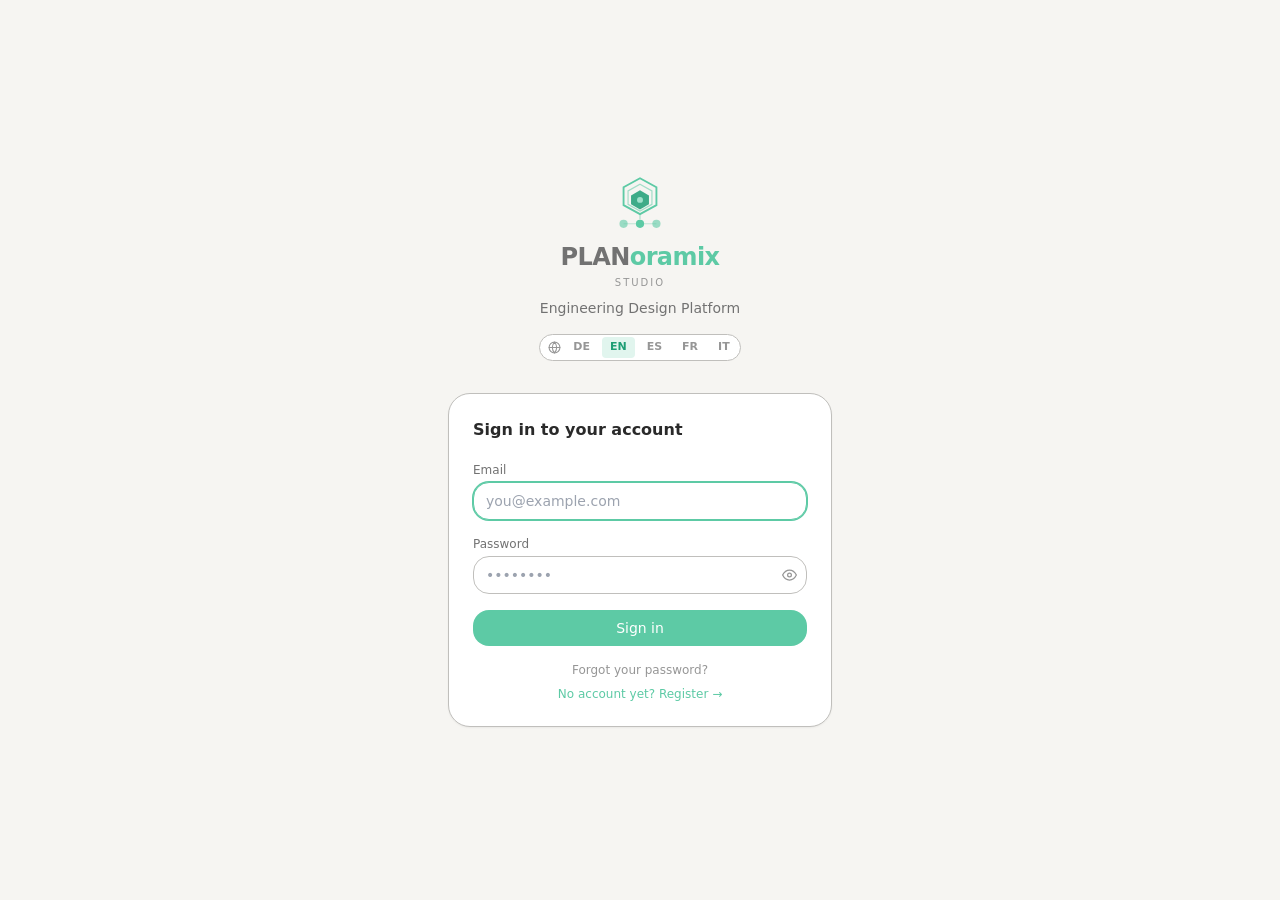
==== index.html @ cea937c0 "deploy(studio): main@7034c82 (base /)" ====
<!DOCTYPE html>
<html lang="en">
  <head>
    <meta charset="UTF-8" />
    <link rel="icon" type="image/svg+xml" href="/favicon.svg" />
    <meta name="viewport" content="width=device-width, initial-scale=1.0" />
    <meta name="referrer" content="strict-origin-when-cross-origin" />
    <!--
      CSP fallback for static hosting. Prefer setting CSP via HTTP headers in production
      (frame-ancestors / sandbox / report-uri are ignored when delivered via <meta>).
      'wasm-unsafe-eval' is required by web-ifc and pdfjs-dist.
      blob:/data: in img-src and worker-src cover three.js loaders, html-to-image, and pdfjs workers.
      frame-src blob: is required by the Anlage PDF surface, which renders the picked
      file in an <iframe> from a blob: URL; without it default-src blocks the frame
      and Chrome shows "Dieser Inhalt ist blockiert".
    -->
    <meta
      http-equiv="Content-Security-Policy"
      content="
        default-src 'self';
        script-src 'self' 'wasm-unsafe-eval';
        style-src 'self' 'unsafe-inline';
        img-src 'self' data: blob:;
        font-src 'self' data:;
        worker-src 'self' blob:;
        frame-src 'self' blob:;
        connect-src 'self' ws: wss: https://*.supabase.co wss://*.supabase.co;
        object-src 'none';
        base-uri 'self';
        form-action 'self';
        frame-ancestors 'self';
        upgrade-insecure-requests
      "
    />
    <title>PLANoramix Studio</title>
    <script type="module" crossorigin src="/assets/index-DkHjE7z7.js"></script>
    <link rel="stylesheet" crossorigin href="/assets/index-4MCLhdgA.css">
  </head>
  <body>
    <div id="root"></div>
  </body>
</html>
---- assets/index-4MCLhdgA.css ----
.of-print-root{position:fixed;left:-10000px;top:0;width:297mm}.of-page{width:297mm;height:210mm;box-sizing:border-box;padding:8mm 8mm 6mm;background:#fff;color:#000;font-family:Arial,Helvetica,sans-serif;font-size:7.5pt;page-break-after:always;-moz-column-break-after:page;break-after:page;display:flex;flex-direction:column;overflow:hidden}.of-page:last-child{page-break-after:auto;-moz-column-break-after:auto;break-after:auto}.of-head{border:.4mm solid #000;padding:1.5mm 2mm;margin-bottom:3mm;flex-shrink:0}.of-head-title{font-size:11pt;margin-bottom:1mm;display:flex;align-items:baseline;gap:4mm}.of-prov{font-size:7pt;font-weight:400;color:#333}.of-head-grid{width:100%;border-collapse:collapse}.of-head-grid td{padding:.3mm 1mm;vertical-align:bottom}.of-head-label{white-space:nowrap;color:#333;width:1%}.of-head-value{border-bottom:.2mm solid #999;min-width:25mm}.of-legends{display:flex;gap:5mm;margin-bottom:2.5mm;flex-shrink:0;font-size:6.5pt}.of-legend-title{font-weight:700;margin-bottom:.6mm}.of-legend-body{display:flex;flex-direction:column;gap:.2mm}.of-legend-row{display:flex;gap:1.2mm;align-items:baseline;white-space:nowrap}.of-code{font-weight:700;min-width:4mm;display:inline-block}.of-box{width:2.4mm;height:2.4mm;border:.2mm solid #000;display:inline-block;text-align:center;line-height:2.2mm;font-size:6pt}.of-note{font-size:7pt;margin:1mm 0}.of-sketch{margin-left:auto;width:62mm;flex-shrink:0}.of-sketch svg{width:100%;height:auto;display:block}.of-table{width:100%;border-collapse:collapse;table-layout:fixed}.of-table tr{height:6.4mm}.of-table th,.of-table td{border:.2mm solid #000;padding:.4mm 1mm;font-size:7pt;overflow:hidden;white-space:nowrap;text-overflow:ellipsis}.of-table th{font-weight:400;text-align:center;background:#f2f2f2}.of-disabled{text-align:center;color:#888}.of-center{text-align:center}.of-blocks{flex:1;display:grid;gap:3mm;min-height:0}.of-blocks-2x2{grid-template-columns:1fr 1fr;grid-template-rows:1fr 1fr}.of-blocks-1x3{grid-template-columns:1fr 1fr 1fr}.of-blocks-1x2{grid-template-columns:1fr 1fr}.of-block{border:.3mm solid #000;padding:1.5mm;display:flex;flex-direction:column;gap:1.5mm;min-height:0;overflow:hidden}.of-block-fields{width:100%;border-collapse:collapse;table-layout:fixed}.of-block-fields th,.of-block-fields td{border:.2mm solid #000;padding:.3mm .8mm;font-size:6.5pt;overflow:hidden;white-space:nowrap}.of-block-fields th{font-weight:400;background:#f2f2f2;text-align:left}.of-block-fields td{height:5mm}.of-block-sketch{flex:1;display:flex;align-items:center;justify-content:center}.of-block-sketch svg{max-width:100%;max-height:100%;height:auto}.of-block-free{flex:1;border:.2mm dashed #999}.of-grid{flex:1;display:flex;gap:2mm;min-height:0}.of-grid-pane{flex:1;display:flex;flex-direction:column;min-width:0}.of-grid-pane svg{flex:1;width:100%;min-height:0}.of-grid-axis{display:flex;justify-content:space-between;font-size:5pt;color:#555;padding:0 .5mm}.of-grid-label{text-align:center;font-size:6pt;margin-top:.5mm}.of-catalog{display:flex;gap:4mm;flex:1;align-items:flex-start}.of-cat-col{flex:1;border-collapse:collapse;table-layout:fixed}.of-cat-col th,.of-cat-col td{border:.2mm solid #000;padding:.3mm 1mm;font-size:6.5pt;overflow:hidden;white-space:nowrap}.of-cat-col th{font-weight:400;background:#f2f2f2;text-align:left}.of-cat-head{font-weight:700;background:#e8e8e8}.of-cat-head-inner{display:flex;align-items:center;gap:1.2mm}.of-cat-head-inner .of-glyph{width:7mm;flex-shrink:0}.of-glyph svg{width:100%;height:auto;display:block}.of-mono{font-family:Courier New,monospace}@media print{@page{size:297mm 210mm;margin:0}body>*:not(.of-print-portal){display:none!important}.of-print-portal{display:block!important}.of-print-root{position:static!important;left:auto!important;width:auto!important}}.of-sketch-screen svg{width:100%;height:auto;display:block}*,:before,:after{--tw-border-spacing-x: 0;--tw-border-spacing-y: 0;--tw-translate-x: 0;--tw-translate-y: 0;--tw-rotate: 0;--tw-skew-x: 0;--tw-skew-y: 0;--tw-scale-x: 1;--tw-scale-y: 1;--tw-pan-x: ;--tw-pan-y: ;--tw-pinch-zoom: ;--tw-scroll-snap-strictness: proximity;--tw-gradient-from-position: ;--tw-gradient-via-position: ;--tw-gradient-to-position: ;--tw-ordinal: ;--tw-slashed-zero: ;--tw-numeric-figure: ;--tw-numeric-spacing: ;--tw-numeric-fraction: ;--tw-ring-inset: ;--tw-ring-offset-width: 0px;--tw-ring-offset-color: #fff;--tw-ring-color: rgb(59 130 246 / .5);--tw-ring-offset-shadow: 0 0 #0000;--tw-ring-shadow: 0 0 #0000;--tw-shadow: 0 0 #0000;--tw-shadow-colored: 0 0 #0000;--tw-blur: ;--tw-brightness: ;--tw-contrast: ;--tw-grayscale: ;--tw-hue-rotate: ;--tw-invert: ;--tw-saturate: ;--tw-sepia: ;--tw-drop-shadow: ;--tw-backdrop-blur: ;--tw-backdrop-brightness: ;--tw-backdrop-contrast: ;--tw-backdrop-grayscale: ;--tw-backdrop-hue-rotate: ;--tw-backdrop-invert: ;--tw-backdrop-opacity: ;--tw-backdrop-saturate: ;--tw-backdrop-sepia: ;--tw-contain-size: ;--tw-contain-layout: ;--tw-contain-paint: ;--tw-contain-style: }::backdrop{--tw-border-spacing-x: 0;--tw-border-spacing-y: 0;--tw-translate-x: 0;--tw-translate-y: 0;--tw-rotate: 0;--tw-skew-x: 0;--tw-skew-y: 0;--tw-scale-x: 1;--tw-scale-y: 1;--tw-pan-x: ;--tw-pan-y: ;--tw-pinch-zoom: ;--tw-scroll-snap-strictness: proximity;--tw-gradient-from-position: ;--tw-gradient-via-position: ;--tw-gradient-to-position: ;--tw-ordinal: ;--tw-slashed-zero: ;--tw-numeric-figure: ;--tw-numeric-spacing: ;--tw-numeric-fraction: ;--tw-ring-inset: ;--tw-ring-offset-width: 0px;--tw-ring-offset-color: #fff;--tw-ring-color: rgb(59 130 246 / .5);--tw-ring-offset-shadow: 0 0 #0000;--tw-ring-shadow: 0 0 #0000;--tw-shadow: 0 0 #0000;--tw-shadow-colored: 0 0 #0000;--tw-blur: ;--tw-brightness: ;--tw-contrast: ;--tw-grayscale: ;--tw-hue-rotate: ;--tw-invert: ;--tw-saturate: ;--tw-sepia: ;--tw-drop-shadow: ;--tw-backdrop-blur: ;--tw-backdrop-brightness: ;--tw-backdrop-contrast: ;--tw-backdrop-grayscale: ;--tw-backdrop-hue-rotate: ;--tw-backdrop-invert: ;--tw-backdrop-opacity: ;--tw-backdrop-saturate: ;--tw-backdrop-sepia: ;--tw-contain-size: ;--tw-contain-layout: ;--tw-contain-paint: ;--tw-contain-style: }*,:before,:after{box-sizing:border-box;border-width:0;border-style:solid;border-color:#e5e7eb}:before,:after{--tw-content: ""}html,:host{line-height:1.5;-webkit-text-size-adjust:100%;-moz-tab-size:4;-o-tab-size:4;tab-size:4;font-family:ui-sans-serif,system-ui,sans-serif,"Apple Color Emoji","Segoe UI Emoji",Segoe UI Symbol,"Noto Color Emoji";font-feature-settings:normal;font-variation-settings:normal;-webkit-tap-highlight-color:transparent}body{margin:0;line-height:inherit}hr{height:0;color:inherit;border-top-width:1px}abbr:where([title]){-webkit-text-decoration:underline dotted;text-decoration:underline dotted}h1,h2,h3,h4,h5,h6{font-size:inherit;font-weight:inherit}a{color:inherit;text-decoration:inherit}b,strong{font-weight:bolder}code,kbd,samp,pre{font-family:ui-monospace,SFMono-Regular,Menlo,Monaco,Consolas,Liberation Mono,Courier New,monospace;font-feature-settings:normal;font-variation-settings:normal;font-size:1em}small{font-size:80%}sub,sup{font-size:75%;line-height:0;position:relative;vertical-align:baseline}sub{bottom:-.25em}sup{top:-.5em}table{text-indent:0;border-color:inherit;border-collapse:collapse}button,input,optgroup,select,textarea{font-family:inherit;font-feature-settings:inherit;font-variation-settings:inherit;font-size:100%;font-weight:inherit;line-height:inherit;letter-spacing:inherit;color:inherit;margin:0;padding:0}button,select{text-transform:none}button,input:where([type=button]),input:where([type=reset]),input:where([type=submit]){-webkit-appearance:button;background-color:transparent;background-image:none}:-moz-focusring{outline:auto}:-moz-ui-invalid{box-shadow:none}progress{vertical-align:baseline}::-webkit-inner-spin-button,::-webkit-outer-spin-button{height:auto}[type=search]{-webkit-appearance:textfield;outline-offset:-2px}::-webkit-search-decoration{-webkit-appearance:none}::-webkit-file-upload-button{-webkit-appearance:button;font:inherit}summary{display:list-item}blockquote,dl,dd,h1,h2,h3,h4,h5,h6,hr,figure,p,pre{margin:0}fieldset{margin:0;padding:0}legend{padding:0}ol,ul,menu{list-style:none;margin:0;padding:0}dialog{padding:0}textarea{resize:vertical}input::-moz-placeholder,textarea::-moz-placeholder{opacity:1;color:#9ca3af}input::placeholder,textarea::placeholder{opacity:1;color:#9ca3af}button,[role=button]{cursor:pointer}:disabled{cursor:default}img,svg,video,canvas,audio,iframe,embed,object{display:block;vertical-align:middle}img,video{max-width:100%;height:auto}[hidden]:where(:not([hidden=until-found])){display:none}.\!container{width:100%!important}.container{width:100%}@media (min-width: 640px){.\!container{max-width:640px!important}.container{max-width:640px}}@media (min-width: 768px){.\!container{max-width:768px!important}.container{max-width:768px}}@media (min-width: 1024px){.\!container{max-width:1024px!important}.container{max-width:1024px}}@media (min-width: 1280px){.\!container{max-width:1280px!important}.container{max-width:1280px}}@media (min-width: 1536px){.\!container{max-width:1536px!important}.container{max-width:1536px}}.sr-only{position:absolute;width:1px;height:1px;padding:0;margin:-1px;overflow:hidden;clip:rect(0,0,0,0);white-space:nowrap;border-width:0}.pointer-events-none{pointer-events:none}.pointer-events-auto{pointer-events:auto}.visible{visibility:visible}.invisible{visibility:hidden}.collapse{visibility:collapse}.static{position:static}.fixed{position:fixed}.absolute{position:absolute}.relative{position:relative}.sticky{position:sticky}.inset-0{top:0;right:0;bottom:0;left:0}.inset-x-0{left:0;right:0}.-bottom-5{bottom:-1.25rem}.-right-0\.5{right:-.125rem}.-right-1{right:-.25rem}.-right-1\.5{right:-.375rem}.-top-0\.5{top:-.125rem}.-top-1{top:-.25rem}.-top-1\.5{top:-.375rem}.-top-\[5px\]{top:-5px}.bottom-0{bottom:0}.bottom-1{bottom:.25rem}.bottom-1\.5{bottom:.375rem}.bottom-12{bottom:3rem}.bottom-4{bottom:1rem}.bottom-\[24px\]{bottom:24px}.bottom-\[48px\]{bottom:48px}.bottom-full{bottom:100%}.left-0{left:0}.left-0\.5{left:.125rem}.left-1{left:.25rem}.left-1\/2{left:50%}.left-2{left:.5rem}.left-2\.5{left:.625rem}.left-3{left:.75rem}.left-full{left:100%}.right-0{right:0}.right-0\.5{right:.125rem}.right-1{right:.25rem}.right-1\.5{right:.375rem}.right-2{right:.5rem}.right-2\.5{right:.625rem}.right-3{right:.75rem}.top-0{top:0}.top-0\.5{top:.125rem}.top-1{top:.25rem}.top-1\.5{top:.375rem}.top-1\/2{top:50%}.top-12{top:3rem}.top-14{top:3.5rem}.top-2{top:.5rem}.top-3{top:.75rem}.top-\[26px\]{top:26px}.top-full{top:100%}.isolate{isolation:isolate}.z-0{z-index:0}.z-10{z-index:10}.z-20{z-index:20}.z-30{z-index:30}.z-40{z-index:40}.z-50{z-index:50}.z-\[10000\]{z-index:10000}.z-\[10001\]{z-index:10001}.z-\[10002\]{z-index:10002}.z-\[100\]{z-index:100}.z-\[110\]{z-index:110}.z-\[120\]{z-index:120}.z-\[150\]{z-index:150}.z-\[200\]{z-index:200}.z-\[210\]{z-index:210}.z-\[300\]{z-index:300}.z-\[330\]{z-index:330}.z-\[340\]{z-index:340}.z-\[345\]{z-index:345}.z-\[350\]{z-index:350}.z-\[360\]{z-index:360}.z-\[400\]{z-index:400}.z-\[420\]{z-index:420}.z-\[440\]{z-index:440}.z-\[460\]{z-index:460}.z-\[500\]{z-index:500}.z-\[60\]{z-index:60}.z-\[70\]{z-index:70}.z-\[80\]{z-index:80}.z-\[81\]{z-index:81}.z-\[89\]{z-index:89}.z-\[90\]{z-index:90}.z-\[91\]{z-index:91}.z-\[9995\]{z-index:9995}.z-\[9998\]{z-index:9998}.z-\[9999\]{z-index:9999}.z-\[99\]{z-index:99}.col-span-2{grid-column:span 2 / span 2}.col-start-1{grid-column-start:1}.row-start-1{grid-row-start:1}.m-3{margin:.75rem}.-mx-0\.5{margin-left:-.125rem;margin-right:-.125rem}.-mx-1{margin-left:-.25rem;margin-right:-.25rem}.mx-0\.5{margin-left:.125rem;margin-right:.125rem}.mx-1{margin-left:.25rem;margin-right:.25rem}.mx-2{margin-left:.5rem;margin-right:.5rem}.mx-3{margin-left:.75rem;margin-right:.75rem}.mx-4{margin-left:1rem;margin-right:1rem}.mx-6{margin-left:1.5rem;margin-right:1.5rem}.mx-auto{margin-left:auto;margin-right:auto}.my-0\.5{margin-top:.125rem;margin-bottom:.125rem}.my-1{margin-top:.25rem;margin-bottom:.25rem}.my-1\.5{margin-top:.375rem;margin-bottom:.375rem}.my-3{margin-top:.75rem;margin-bottom:.75rem}.my-auto{margin-top:auto;margin-bottom:auto}.-mb-px{margin-bottom:-1px}.-ml-0\.5{margin-left:-.125rem}.-ml-1{margin-left:-.25rem}.-mr-1{margin-right:-.25rem}.-mt-1{margin-top:-.25rem}.-mt-2{margin-top:-.5rem}.-mt-3{margin-top:-.75rem}.mb-0\.5{margin-bottom:.125rem}.mb-1{margin-bottom:.25rem}.mb-1\.5{margin-bottom:.375rem}.mb-2{margin-bottom:.5rem}.mb-3{margin-bottom:.75rem}.mb-4{margin-bottom:1rem}.mb-5{margin-bottom:1.25rem}.mb-6{margin-bottom:1.5rem}.mb-7{margin-bottom:1.75rem}.mb-8{margin-bottom:2rem}.ml-0\.5{margin-left:.125rem}.ml-1{margin-left:.25rem}.ml-1\.5{margin-left:.375rem}.ml-2{margin-left:.5rem}.ml-3{margin-left:.75rem}.ml-4{margin-left:1rem}.ml-7{margin-left:1.75rem}.ml-auto{margin-left:auto}.mr-0\.5{margin-right:.125rem}.mr-1{margin-right:.25rem}.mr-1\.5{margin-right:.375rem}.mr-2{margin-right:.5rem}.mr-3{margin-right:.75rem}.mr-auto{margin-right:auto}.mt-0{margin-top:0}.mt-0\.5{margin-top:.125rem}.mt-1{margin-top:.25rem}.mt-1\.5{margin-top:.375rem}.mt-10{margin-top:2.5rem}.mt-2{margin-top:.5rem}.mt-2\.5{margin-top:.625rem}.mt-3{margin-top:.75rem}.mt-4{margin-top:1rem}.mt-5{margin-top:1.25rem}.mt-6{margin-top:1.5rem}.mt-8{margin-top:2rem}.mt-auto{margin-top:auto}.mt-px{margin-top:1px}.line-clamp-2{overflow:hidden;display:-webkit-box;-webkit-box-orient:vertical;-webkit-line-clamp:2}.\!block{display:block!important}.block{display:block}.inline-block{display:inline-block}.\!inline{display:inline!important}.inline{display:inline}.flex{display:flex}.inline-flex{display:inline-flex}.table{display:table}.\!grid{display:grid!important}.grid{display:grid}.contents{display:contents}.\!hidden{display:none!important}.hidden{display:none}.aspect-square{aspect-ratio:1 / 1}.h-0{height:0px}.h-0\.5{height:.125rem}.h-1{height:.25rem}.h-1\.5{height:.375rem}.h-10{height:2.5rem}.h-11{height:2.75rem}.h-12{height:3rem}.h-14{height:3.5rem}.h-16{height:4rem}.h-2{height:.5rem}.h-2\.5{height:.625rem}.h-20{height:5rem}.h-24{height:6rem}.h-3{height:.75rem}.h-3\.5{height:.875rem}.h-32{height:8rem}.h-4{height:1rem}.h-5{height:1.25rem}.h-6{height:1.5rem}.h-7{height:1.75rem}.h-8{height:2rem}.h-9{height:2.25rem}.h-\[10px\]{height:10px}.h-\[13px\]{height:13px}.h-\[16px\]{height:16px}.h-\[17px\]{height:17px}.h-\[18px\]{height:18px}.h-\[26px\]{height:26px}.h-\[2px\]{height:2px}.h-\[52px\]{height:52px}.h-\[85vh\]{height:85vh}.h-\[88vh\]{height:88vh}.h-\[9px\]{height:9px}.h-full{height:100%}.h-px{height:1px}.h-screen{height:100vh}.max-h-12{max-height:3rem}.max-h-20{max-height:5rem}.max-h-28{max-height:7rem}.max-h-32{max-height:8rem}.max-h-40{max-height:10rem}.max-h-44{max-height:11rem}.max-h-48{max-height:12rem}.max-h-52{max-height:13rem}.max-h-56{max-height:14rem}.max-h-60{max-height:15rem}.max-h-64{max-height:16rem}.max-h-72{max-height:18rem}.max-h-80{max-height:20rem}.max-h-\[52vh\]{max-height:52vh}.max-h-\[55vh\]{max-height:55vh}.max-h-\[70vh\]{max-height:70vh}.max-h-\[75vh\]{max-height:75vh}.max-h-\[80vh\]{max-height:80vh}.max-h-\[85vh\]{max-height:85vh}.max-h-\[88vh\]{max-height:88vh}.max-h-\[90vh\]{max-height:90vh}.max-h-\[92vh\]{max-height:92vh}.max-h-full{max-height:100%}.min-h-0{min-height:0px}.min-h-\[152px\]{min-height:152px}.min-h-\[20px\]{min-height:20px}.min-h-\[30px\]{min-height:30px}.min-h-\[32px\]{min-height:32px}.min-h-\[38px\]{min-height:38px}.min-h-\[420px\]{min-height:420px}.min-h-\[44px\]{min-height:44px}.min-h-full{min-height:100%}.min-h-screen{min-height:100vh}.w-1\.5{width:.375rem}.w-1\/2{width:50%}.w-1\/3{width:33.333333%}.w-10{width:2.5rem}.w-11{width:2.75rem}.w-12{width:3rem}.w-14{width:3.5rem}.w-16{width:4rem}.w-2{width:.5rem}.w-2\.5{width:.625rem}.w-20{width:5rem}.w-24{width:6rem}.w-28{width:7rem}.w-3{width:.75rem}.w-3\.5{width:.875rem}.w-32{width:8rem}.w-36{width:9rem}.w-4{width:1rem}.w-40{width:10rem}.w-44{width:11rem}.w-48{width:12rem}.w-5{width:1.25rem}.w-52{width:13rem}.w-56{width:14rem}.w-6{width:1.5rem}.w-60{width:15rem}.w-64{width:16rem}.w-7{width:1.75rem}.w-72{width:18rem}.w-8{width:2rem}.w-80{width:20rem}.w-9{width:2.25rem}.w-\[104px\]{width:104px}.w-\[10px\]{width:10px}.w-\[140px\]{width:140px}.w-\[18px\]{width:18px}.w-\[24px\]{width:24px}.w-\[26px\]{width:26px}.w-\[26rem\]{width:26rem}.w-\[280px\]{width:280px}.w-\[30rem\]{width:30rem}.w-\[38px\]{width:38px}.w-\[4\.5rem\]{width:4.5rem}.w-\[42\%\]{width:42%}.w-\[420px\]{width:420px}.w-\[440px\]{width:440px}.w-\[44px\]{width:44px}.w-\[500px\]{width:500px}.w-\[52px\]{width:52px}.w-\[68px\]{width:68px}.w-\[70px\]{width:70px}.w-\[76px\]{width:76px}.w-\[92px\]{width:92px}.w-\[9px\]{width:9px}.w-\[min\(92vw\,420px\)\]{width:min(92vw,420px)}.w-\[min\(92vw\,480px\)\]{width:min(92vw,480px)}.w-\[min\(92vw\,720px\)\]{width:min(92vw,720px)}.w-\[min\(92vw\,920px\)\]{width:min(92vw,920px)}.w-\[min\(94vw\,1100px\)\]{width:min(94vw,1100px)}.w-\[min\(94vw\,520px\)\]{width:min(94vw,520px)}.w-\[min\(94vw\,760px\)\]{width:min(94vw,760px)}.w-\[min\(94vw\,820px\)\]{width:min(94vw,820px)}.w-\[min\(94vw\,920px\)\]{width:min(94vw,920px)}.w-\[min\(96vw\,620px\)\]{width:min(96vw,620px)}.w-full{width:100%}.w-px{width:1px}.w-screen{width:100vw}.min-w-0{min-width:0px}.min-w-44{min-width:11rem}.min-w-\[130px\]{min-width:130px}.min-w-\[13px\]{min-width:13px}.min-w-\[140px\]{min-width:140px}.min-w-\[14px\]{min-width:14px}.min-w-\[150px\]{min-width:150px}.min-w-\[160px\]{min-width:160px}.min-w-\[16px\]{min-width:16px}.min-w-\[170px\]{min-width:170px}.min-w-\[180px\]{min-width:180px}.min-w-\[18px\]{min-width:18px}.min-w-\[200px\]{min-width:200px}.min-w-\[220px\]{min-width:220px}.min-w-\[34px\]{min-width:34px}.min-w-full{min-width:100%}.max-w-12{max-width:3rem}.max-w-24{max-width:6rem}.max-w-2xl{max-width:42rem}.max-w-32{max-width:8rem}.max-w-36{max-width:9rem}.max-w-3xl{max-width:48rem}.max-w-48{max-width:12rem}.max-w-4xl{max-width:56rem}.max-w-56{max-width:14rem}.max-w-5xl{max-width:64rem}.max-w-\[110px\]{max-width:110px}.max-w-\[1200px\]{max-width:1200px}.max-w-\[120px\]{max-width:120px}.max-w-\[140px\]{max-width:140px}.max-w-\[150px\]{max-width:150px}.max-w-\[160px\]{max-width:160px}.max-w-\[170px\]{max-width:170px}.max-w-\[180px\]{max-width:180px}.max-w-\[220px\]{max-width:220px}.max-w-\[240px\]{max-width:240px}.max-w-\[260px\]{max-width:260px}.max-w-\[280px\]{max-width:280px}.max-w-\[560px\]{max-width:560px}.max-w-\[90px\]{max-width:90px}.max-w-\[92vw\]{max-width:92vw}.max-w-full{max-width:100%}.max-w-lg{max-width:32rem}.max-w-md{max-width:28rem}.max-w-sm{max-width:24rem}.max-w-xl{max-width:36rem}.max-w-xs{max-width:20rem}.flex-1{flex:1 1 0%}.flex-none{flex:none}.flex-shrink-0{flex-shrink:0}.shrink{flex-shrink:1}.shrink-0{flex-shrink:0}.grow{flex-grow:1}.border-collapse{border-collapse:collapse}.-translate-x-1\/2{--tw-translate-x: -50%;transform:translate(var(--tw-translate-x),var(--tw-translate-y)) rotate(var(--tw-rotate)) skew(var(--tw-skew-x)) skewY(var(--tw-skew-y)) scaleX(var(--tw-scale-x)) scaleY(var(--tw-scale-y))}.-translate-y-1\.5{--tw-translate-y: -.375rem;transform:translate(var(--tw-translate-x),var(--tw-translate-y)) rotate(var(--tw-rotate)) skew(var(--tw-skew-x)) skewY(var(--tw-skew-y)) scaleX(var(--tw-scale-x)) scaleY(var(--tw-scale-y))}.-translate-y-1\/2{--tw-translate-y: -50%;transform:translate(var(--tw-translate-x),var(--tw-translate-y)) rotate(var(--tw-rotate)) skew(var(--tw-skew-x)) skewY(var(--tw-skew-y)) scaleX(var(--tw-scale-x)) scaleY(var(--tw-scale-y))}.translate-x-0\.5{--tw-translate-x: .125rem;transform:translate(var(--tw-translate-x),var(--tw-translate-y)) rotate(var(--tw-rotate)) skew(var(--tw-skew-x)) skewY(var(--tw-skew-y)) scaleX(var(--tw-scale-x)) scaleY(var(--tw-scale-y))}.translate-x-2{--tw-translate-x: .5rem;transform:translate(var(--tw-translate-x),var(--tw-translate-y)) rotate(var(--tw-rotate)) skew(var(--tw-skew-x)) skewY(var(--tw-skew-y)) scaleX(var(--tw-scale-x)) scaleY(var(--tw-scale-y))}.translate-x-3\.5{--tw-translate-x: .875rem;transform:translate(var(--tw-translate-x),var(--tw-translate-y)) rotate(var(--tw-rotate)) skew(var(--tw-skew-x)) skewY(var(--tw-skew-y)) scaleX(var(--tw-scale-x)) scaleY(var(--tw-scale-y))}.-rotate-90{--tw-rotate: -90deg;transform:translate(var(--tw-translate-x),var(--tw-translate-y)) rotate(var(--tw-rotate)) skew(var(--tw-skew-x)) skewY(var(--tw-skew-y)) scaleX(var(--tw-scale-x)) scaleY(var(--tw-scale-y))}.rotate-180{--tw-rotate: 180deg;transform:translate(var(--tw-translate-x),var(--tw-translate-y)) rotate(var(--tw-rotate)) skew(var(--tw-skew-x)) skewY(var(--tw-skew-y)) scaleX(var(--tw-scale-x)) scaleY(var(--tw-scale-y))}.rotate-45{--tw-rotate: 45deg;transform:translate(var(--tw-translate-x),var(--tw-translate-y)) rotate(var(--tw-rotate)) skew(var(--tw-skew-x)) skewY(var(--tw-skew-y)) scaleX(var(--tw-scale-x)) scaleY(var(--tw-scale-y))}.rotate-90{--tw-rotate: 90deg;transform:translate(var(--tw-translate-x),var(--tw-translate-y)) rotate(var(--tw-rotate)) skew(var(--tw-skew-x)) skewY(var(--tw-skew-y)) scaleX(var(--tw-scale-x)) scaleY(var(--tw-scale-y))}.\!transform{transform:translate(var(--tw-translate-x),var(--tw-translate-y)) rotate(var(--tw-rotate)) skew(var(--tw-skew-x)) skewY(var(--tw-skew-y)) scaleX(var(--tw-scale-x)) scaleY(var(--tw-scale-y))!important}.transform{transform:translate(var(--tw-translate-x),var(--tw-translate-y)) rotate(var(--tw-rotate)) skew(var(--tw-skew-x)) skewY(var(--tw-skew-y)) scaleX(var(--tw-scale-x)) scaleY(var(--tw-scale-y))}@keyframes pulse{50%{opacity:.5}}.animate-pulse{animation:pulse 2s cubic-bezier(.4,0,.6,1) infinite}@keyframes spin{to{transform:rotate(360deg)}}.animate-spin{animation:spin 1s linear infinite}.cursor-default{cursor:default}.cursor-ew-resize{cursor:ew-resize}.cursor-grab{cursor:grab}.cursor-move{cursor:move}.cursor-not-allowed{cursor:not-allowed}.cursor-nwse-resize{cursor:nwse-resize}.cursor-pointer{cursor:pointer}.cursor-text{cursor:text}.cursor-zoom-in{cursor:zoom-in}.select-none{-webkit-user-select:none;-moz-user-select:none;user-select:none}.select-all{-webkit-user-select:all;-moz-user-select:all;user-select:all}.resize-none{resize:none}.resize-y{resize:vertical}.\!resize{resize:both!important}.resize{resize:both}.list-disc{list-style-type:disc}.grid-cols-1{grid-template-columns:repeat(1,minmax(0,1fr))}.grid-cols-2{grid-template-columns:repeat(2,minmax(0,1fr))}.grid-cols-3{grid-template-columns:repeat(3,minmax(0,1fr))}.grid-cols-4{grid-template-columns:repeat(4,minmax(0,1fr))}.grid-cols-7{grid-template-columns:repeat(7,minmax(0,1fr))}.grid-cols-\[150px_1fr_140px\]{grid-template-columns:150px 1fr 140px}.grid-cols-\[18px_56px_1fr_44px_56px_44px\]{grid-template-columns:18px 56px 1fr 44px 56px 44px}.grid-cols-\[1fr_120px_120px_100px\]{grid-template-columns:1fr 120px 120px 100px}.grid-cols-\[1fr_140px_180px_28px\]{grid-template-columns:1fr 140px 180px 28px}.grid-cols-\[20px_56px_1fr_auto\]{grid-template-columns:20px 56px 1fr auto}.grid-cols-\[60px_1fr_120px\]{grid-template-columns:60px 1fr 120px}.grid-cols-\[auto_1fr\]{grid-template-columns:auto 1fr}.flex-row{flex-direction:row}.flex-col{flex-direction:column}.flex-wrap{flex-wrap:wrap}.content-start{align-content:flex-start}.items-start{align-items:flex-start}.items-end{align-items:flex-end}.items-center{align-items:center}.items-baseline{align-items:baseline}.items-stretch{align-items:stretch}.justify-start{justify-content:flex-start}.justify-end{justify-content:flex-end}.justify-center{justify-content:center}.justify-between{justify-content:space-between}.gap-0{gap:0px}.gap-0\.5{gap:.125rem}.gap-1{gap:.25rem}.gap-1\.5{gap:.375rem}.gap-2{gap:.5rem}.gap-2\.5{gap:.625rem}.gap-3{gap:.75rem}.gap-3\.5{gap:.875rem}.gap-4{gap:1rem}.gap-5{gap:1.25rem}.gap-6{gap:1.5rem}.gap-px{gap:1px}.gap-x-2{-moz-column-gap:.5rem;column-gap:.5rem}.gap-x-3{-moz-column-gap:.75rem;column-gap:.75rem}.gap-x-4{-moz-column-gap:1rem;column-gap:1rem}.gap-x-6{-moz-column-gap:1.5rem;column-gap:1.5rem}.gap-x-8{-moz-column-gap:2rem;column-gap:2rem}.gap-y-0{row-gap:0px}.gap-y-0\.5{row-gap:.125rem}.gap-y-1{row-gap:.25rem}.gap-y-1\.5{row-gap:.375rem}.gap-y-2{row-gap:.5rem}.space-y-0\.5>:not([hidden])~:not([hidden]){--tw-space-y-reverse: 0;margin-top:calc(.125rem * calc(1 - var(--tw-space-y-reverse)));margin-bottom:calc(.125rem * var(--tw-space-y-reverse))}.space-y-1>:not([hidden])~:not([hidden]){--tw-space-y-reverse: 0;margin-top:calc(.25rem * calc(1 - var(--tw-space-y-reverse)));margin-bottom:calc(.25rem * var(--tw-space-y-reverse))}.space-y-1\.5>:not([hidden])~:not([hidden]){--tw-space-y-reverse: 0;margin-top:calc(.375rem * calc(1 - var(--tw-space-y-reverse)));margin-bottom:calc(.375rem * var(--tw-space-y-reverse))}.space-y-2>:not([hidden])~:not([hidden]){--tw-space-y-reverse: 0;margin-top:calc(.5rem * calc(1 - var(--tw-space-y-reverse)));margin-bottom:calc(.5rem * var(--tw-space-y-reverse))}.space-y-2\.5>:not([hidden])~:not([hidden]){--tw-space-y-reverse: 0;margin-top:calc(.625rem * calc(1 - var(--tw-space-y-reverse)));margin-bottom:calc(.625rem * var(--tw-space-y-reverse))}.space-y-3>:not([hidden])~:not([hidden]){--tw-space-y-reverse: 0;margin-top:calc(.75rem * calc(1 - var(--tw-space-y-reverse)));margin-bottom:calc(.75rem * var(--tw-space-y-reverse))}.space-y-4>:not([hidden])~:not([hidden]){--tw-space-y-reverse: 0;margin-top:calc(1rem * calc(1 - var(--tw-space-y-reverse)));margin-bottom:calc(1rem * var(--tw-space-y-reverse))}.space-y-5>:not([hidden])~:not([hidden]){--tw-space-y-reverse: 0;margin-top:calc(1.25rem * calc(1 - var(--tw-space-y-reverse)));margin-bottom:calc(1.25rem * var(--tw-space-y-reverse))}.divide-x>:not([hidden])~:not([hidden]){--tw-divide-x-reverse: 0;border-right-width:calc(1px * var(--tw-divide-x-reverse));border-left-width:calc(1px * calc(1 - var(--tw-divide-x-reverse)))}.divide-y>:not([hidden])~:not([hidden]){--tw-divide-y-reverse: 0;border-top-width:calc(1px * calc(1 - var(--tw-divide-y-reverse)));border-bottom-width:calc(1px * var(--tw-divide-y-reverse))}.divide-border>:not([hidden])~:not([hidden]){border-color:var(--color-border-default)}.divide-border-subtle>:not([hidden])~:not([hidden]){border-color:var(--color-border-subtle)}.divide-slate-100>:not([hidden])~:not([hidden]){--tw-divide-opacity: 1;border-color:rgb(241 245 249 / var(--tw-divide-opacity, 1))}.self-start{align-self:flex-start}.self-center{align-self:center}.overflow-auto{overflow:auto}.overflow-hidden{overflow:hidden}.overflow-visible{overflow:visible}.overflow-x-auto{overflow-x:auto}.overflow-y-auto{overflow-y:auto}.overscroll-contain{overscroll-behavior:contain}.truncate{overflow:hidden;text-overflow:ellipsis;white-space:nowrap}.text-ellipsis{text-overflow:ellipsis}.whitespace-nowrap{white-space:nowrap}.whitespace-pre-wrap{white-space:pre-wrap}.break-words{overflow-wrap:break-word}.break-all{word-break:break-all}.\!rounded-lg{border-radius:16px!important}.rounded{border-radius:.25rem}.rounded-2xl{border-radius:1rem}.rounded-full{border-radius:9999px}.rounded-lg{border-radius:16px}.rounded-md{border-radius:12px}.rounded-sm{border-radius:8px}.rounded-xl{border-radius:22px}.rounded-b{border-bottom-right-radius:.25rem;border-bottom-left-radius:.25rem}.rounded-b-lg{border-bottom-right-radius:16px;border-bottom-left-radius:16px}.rounded-b-xl{border-bottom-right-radius:22px;border-bottom-left-radius:22px}.rounded-l{border-top-left-radius:.25rem;border-bottom-left-radius:.25rem}.rounded-l-full{border-top-left-radius:9999px;border-bottom-left-radius:9999px}.rounded-r{border-top-right-radius:.25rem;border-bottom-right-radius:.25rem}.rounded-r-full{border-top-right-radius:9999px;border-bottom-right-radius:9999px}.rounded-r-lg{border-top-right-radius:16px;border-bottom-right-radius:16px}.rounded-t{border-top-left-radius:.25rem;border-top-right-radius:.25rem}.rounded-t-lg{border-top-left-radius:16px;border-top-right-radius:16px}.rounded-t-md{border-top-left-radius:12px;border-top-right-radius:12px}.rounded-t-xl{border-top-left-radius:22px;border-top-right-radius:22px}.rounded-bl{border-bottom-left-radius:.25rem}.\!border{border-width:1px!important}.border{border-width:1px}.border-0{border-width:0px}.border-2{border-width:2px}.border-x{border-left-width:1px;border-right-width:1px}.border-y{border-top-width:1px;border-bottom-width:1px}.border-b{border-bottom-width:1px}.border-b-2{border-bottom-width:2px}.border-l{border-left-width:1px}.border-l-0{border-left-width:0px}.border-l-2{border-left-width:2px}.border-l-\[3px\]{border-left-width:3px}.border-r{border-right-width:1px}.border-r-2{border-right-width:2px}.border-t{border-top-width:1px}.border-t-2{border-top-width:2px}.border-dashed{border-style:dashed}.border-none{border-style:none}.\!border-border{border-color:var(--color-border-default)!important}.border-\[\#2563eb\]\/40{border-color:#2563eb66}.border-\[\#2B5AED\]{--tw-border-opacity: 1;border-color:rgb(43 90 237 / var(--tw-border-opacity, 1))}.border-\[\#86efac\]{--tw-border-opacity: 1;border-color:rgb(134 239 172 / var(--tw-border-opacity, 1))}.border-accent{border-color:var(--color-accent, #5DCAA5)}.border-accent-dark{border-color:var(--color-accent-dark, #1D9E75)}.border-accent-light{border-color:var(--color-accent-light, #9FE1CB)}.border-accent-pale{border-color:var(--color-accent-pale, #E1F5EE)}.border-amber-100{--tw-border-opacity: 1;border-color:rgb(254 243 199 / var(--tw-border-opacity, 1))}.border-amber-200{--tw-border-opacity: 1;border-color:rgb(253 230 138 / var(--tw-border-opacity, 1))}.border-amber-300{--tw-border-opacity: 1;border-color:rgb(252 211 77 / var(--tw-border-opacity, 1))}.border-amber-400{--tw-border-opacity: 1;border-color:rgb(251 191 36 / var(--tw-border-opacity, 1))}.border-amber-500{--tw-border-opacity: 1;border-color:rgb(245 158 11 / var(--tw-border-opacity, 1))}.border-amber-500\/30{border-color:#f59e0b4d}.border-amber-500\/40{border-color:#f59e0b66}.border-amber-500\/50{border-color:#f59e0b80}.border-amber-600{--tw-border-opacity: 1;border-color:rgb(217 119 6 / var(--tw-border-opacity, 1))}.border-black\/5{border-color:#0000000d}.border-blue-200{--tw-border-opacity: 1;border-color:rgb(191 219 254 / var(--tw-border-opacity, 1))}.border-blue-300{--tw-border-opacity: 1;border-color:rgb(147 197 253 / var(--tw-border-opacity, 1))}.border-border{border-color:var(--color-border-default)}.border-border-strong{border-color:var(--color-border-strong)}.border-border-subtle{border-color:var(--color-border-subtle)}.border-cyan-300{--tw-border-opacity: 1;border-color:rgb(103 232 249 / var(--tw-border-opacity, 1))}.border-cyan-500{--tw-border-opacity: 1;border-color:rgb(6 182 212 / var(--tw-border-opacity, 1))}.border-emerald-500\/40{border-color:#10b98166}.border-fuchsia-300{--tw-border-opacity: 1;border-color:rgb(240 171 252 / var(--tw-border-opacity, 1))}.border-gray-200{--tw-border-opacity: 1;border-color:rgb(229 231 235 / var(--tw-border-opacity, 1))}.border-gray-300{--tw-border-opacity: 1;border-color:rgb(209 213 219 / var(--tw-border-opacity, 1))}.border-green-200{--tw-border-opacity: 1;border-color:rgb(187 247 208 / var(--tw-border-opacity, 1))}.border-green-600{--tw-border-opacity: 1;border-color:rgb(22 163 74 / var(--tw-border-opacity, 1))}.border-orange-200{--tw-border-opacity: 1;border-color:rgb(254 215 170 / var(--tw-border-opacity, 1))}.border-purple-200{--tw-border-opacity: 1;border-color:rgb(233 213 255 / var(--tw-border-opacity, 1))}.border-purple-300{--tw-border-opacity: 1;border-color:rgb(216 180 254 / var(--tw-border-opacity, 1))}.border-red-100{--tw-border-opacity: 1;border-color:rgb(254 226 226 / var(--tw-border-opacity, 1))}.border-red-200{--tw-border-opacity: 1;border-color:rgb(254 202 202 / var(--tw-border-opacity, 1))}.border-red-300{--tw-border-opacity: 1;border-color:rgb(252 165 165 / var(--tw-border-opacity, 1))}.border-red-400{--tw-border-opacity: 1;border-color:rgb(248 113 113 / var(--tw-border-opacity, 1))}.border-rose-500\/40{border-color:#f43f5e66}.border-sky-200{--tw-border-opacity: 1;border-color:rgb(186 230 253 / var(--tw-border-opacity, 1))}.border-slate-200{--tw-border-opacity: 1;border-color:rgb(226 232 240 / var(--tw-border-opacity, 1))}.border-slate-300{--tw-border-opacity: 1;border-color:rgb(203 213 225 / var(--tw-border-opacity, 1))}.border-slate-400{--tw-border-opacity: 1;border-color:rgb(148 163 184 / var(--tw-border-opacity, 1))}.border-surface-3{border-color:var(--color-bg-3)}.border-teal-200{--tw-border-opacity: 1;border-color:rgb(153 246 228 / var(--tw-border-opacity, 1))}.border-transparent{border-color:transparent}.border-violet-100{--tw-border-opacity: 1;border-color:rgb(237 233 254 / var(--tw-border-opacity, 1))}.border-violet-200{--tw-border-opacity: 1;border-color:rgb(221 214 254 / var(--tw-border-opacity, 1))}.border-violet-300{--tw-border-opacity: 1;border-color:rgb(196 181 253 / var(--tw-border-opacity, 1))}.border-yellow-100{--tw-border-opacity: 1;border-color:rgb(254 249 195 / var(--tw-border-opacity, 1))}.border-yellow-200{--tw-border-opacity: 1;border-color:rgb(254 240 138 / var(--tw-border-opacity, 1))}.border-b-blue-600{--tw-border-opacity: 1;border-bottom-color:rgb(37 99 235 / var(--tw-border-opacity, 1))}.border-t-transparent{border-top-color:transparent}.bg-\[\#2563eb\]\/10{background-color:#2563eb1a}.bg-\[\#2563eb\]\/5{background-color:#2563eb0d}.bg-\[\#4ade80\]{--tw-bg-opacity: 1;background-color:rgb(74 222 128 / var(--tw-bg-opacity, 1))}.bg-\[\#86efac\]\/40{background-color:#86efac66}.bg-accent{background-color:var(--color-accent, #5DCAA5)}.bg-accent-dark{background-color:var(--color-accent-dark, #1D9E75)}.bg-accent-darker{background-color:var(--color-accent-darker, #0F6E56)}.bg-accent-pale{background-color:var(--color-accent-pale, #E1F5EE)}.bg-amber-100{--tw-bg-opacity: 1;background-color:rgb(254 243 199 / var(--tw-bg-opacity, 1))}.bg-amber-200{--tw-bg-opacity: 1;background-color:rgb(253 230 138 / var(--tw-bg-opacity, 1))}.bg-amber-300{--tw-bg-opacity: 1;background-color:rgb(252 211 77 / var(--tw-bg-opacity, 1))}.bg-amber-400{--tw-bg-opacity: 1;background-color:rgb(251 191 36 / var(--tw-bg-opacity, 1))}.bg-amber-50{--tw-bg-opacity: 1;background-color:rgb(255 251 235 / var(--tw-bg-opacity, 1))}.bg-amber-50\/50{background-color:#fffbeb80}.bg-amber-50\/60{background-color:#fffbeb99}.bg-amber-50\/70{background-color:#fffbebb3}.bg-amber-500{--tw-bg-opacity: 1;background-color:rgb(245 158 11 / var(--tw-bg-opacity, 1))}.bg-amber-500\/10{background-color:#f59e0b1a}.bg-amber-500\/20{background-color:#f59e0b33}.bg-amber-600{--tw-bg-opacity: 1;background-color:rgb(217 119 6 / var(--tw-bg-opacity, 1))}.bg-amber-600\/90{background-color:#d97706e6}.bg-black\/20{background-color:#0003}.bg-black\/30{background-color:#0000004d}.bg-black\/35{background-color:#00000059}.bg-black\/40{background-color:#0006}.bg-black\/50{background-color:#00000080}.bg-black\/60{background-color:#0009}.bg-black\/70{background-color:#000000b3}.bg-black\/80{background-color:#000c}.bg-black\/85{background-color:#000000d9}.bg-blue-200{--tw-bg-opacity: 1;background-color:rgb(191 219 254 / var(--tw-bg-opacity, 1))}.bg-blue-50{--tw-bg-opacity: 1;background-color:rgb(239 246 255 / var(--tw-bg-opacity, 1))}.bg-blue-500{--tw-bg-opacity: 1;background-color:rgb(59 130 246 / var(--tw-bg-opacity, 1))}.bg-blue-600{--tw-bg-opacity: 1;background-color:rgb(37 99 235 / var(--tw-bg-opacity, 1))}.bg-border{background-color:var(--color-border-default)}.bg-border-subtle{background-color:var(--color-border-subtle)}.bg-cyan-50{--tw-bg-opacity: 1;background-color:rgb(236 254 255 / var(--tw-bg-opacity, 1))}.bg-emerald-50{--tw-bg-opacity: 1;background-color:rgb(236 253 245 / var(--tw-bg-opacity, 1))}.bg-emerald-500\/20{background-color:#10b98133}.bg-emerald-600{--tw-bg-opacity: 1;background-color:rgb(5 150 105 / var(--tw-bg-opacity, 1))}.bg-fuchsia-100{--tw-bg-opacity: 1;background-color:rgb(250 232 255 / var(--tw-bg-opacity, 1))}.bg-fuchsia-200{--tw-bg-opacity: 1;background-color:rgb(245 208 254 / var(--tw-bg-opacity, 1))}.bg-fuchsia-50{--tw-bg-opacity: 1;background-color:rgb(253 244 255 / var(--tw-bg-opacity, 1))}.bg-fuchsia-500{--tw-bg-opacity: 1;background-color:rgb(217 70 239 / var(--tw-bg-opacity, 1))}.bg-gray-100{--tw-bg-opacity: 1;background-color:rgb(243 244 246 / var(--tw-bg-opacity, 1))}.bg-gray-200{--tw-bg-opacity: 1;background-color:rgb(229 231 235 / var(--tw-bg-opacity, 1))}.bg-gray-50{--tw-bg-opacity: 1;background-color:rgb(249 250 251 / var(--tw-bg-opacity, 1))}.bg-green-100{--tw-bg-opacity: 1;background-color:rgb(220 252 231 / var(--tw-bg-opacity, 1))}.bg-green-200{--tw-bg-opacity: 1;background-color:rgb(187 247 208 / var(--tw-bg-opacity, 1))}.bg-green-400{--tw-bg-opacity: 1;background-color:rgb(74 222 128 / var(--tw-bg-opacity, 1))}.bg-green-50{--tw-bg-opacity: 1;background-color:rgb(240 253 244 / var(--tw-bg-opacity, 1))}.bg-green-500{--tw-bg-opacity: 1;background-color:rgb(34 197 94 / var(--tw-bg-opacity, 1))}.bg-green-600{--tw-bg-opacity: 1;background-color:rgb(22 163 74 / var(--tw-bg-opacity, 1))}.bg-orange-100{--tw-bg-opacity: 1;background-color:rgb(255 237 213 / var(--tw-bg-opacity, 1))}.bg-orange-400{--tw-bg-opacity: 1;background-color:rgb(251 146 60 / var(--tw-bg-opacity, 1))}.bg-orange-50{--tw-bg-opacity: 1;background-color:rgb(255 247 237 / var(--tw-bg-opacity, 1))}.bg-purple-100{--tw-bg-opacity: 1;background-color:rgb(243 232 255 / var(--tw-bg-opacity, 1))}.bg-purple-200{--tw-bg-opacity: 1;background-color:rgb(233 213 255 / var(--tw-bg-opacity, 1))}.bg-purple-50{--tw-bg-opacity: 1;background-color:rgb(250 245 255 / var(--tw-bg-opacity, 1))}.bg-purple-500{--tw-bg-opacity: 1;background-color:rgb(168 85 247 / var(--tw-bg-opacity, 1))}.bg-purple-600{--tw-bg-opacity: 1;background-color:rgb(147 51 234 / var(--tw-bg-opacity, 1))}.bg-red-100{--tw-bg-opacity: 1;background-color:rgb(254 226 226 / var(--tw-bg-opacity, 1))}.bg-red-50{--tw-bg-opacity: 1;background-color:rgb(254 242 242 / var(--tw-bg-opacity, 1))}.bg-red-500{--tw-bg-opacity: 1;background-color:rgb(239 68 68 / var(--tw-bg-opacity, 1))}.bg-red-600{--tw-bg-opacity: 1;background-color:rgb(220 38 38 / var(--tw-bg-opacity, 1))}.bg-red-700{--tw-bg-opacity: 1;background-color:rgb(185 28 28 / var(--tw-bg-opacity, 1))}.bg-rose-500\/20{background-color:#f43f5e33}.bg-sky-50{--tw-bg-opacity: 1;background-color:rgb(240 249 255 / var(--tw-bg-opacity, 1))}.bg-sky-600{--tw-bg-opacity: 1;background-color:rgb(2 132 199 / var(--tw-bg-opacity, 1))}.bg-slate-100{--tw-bg-opacity: 1;background-color:rgb(241 245 249 / var(--tw-bg-opacity, 1))}.bg-slate-200{--tw-bg-opacity: 1;background-color:rgb(226 232 240 / var(--tw-bg-opacity, 1))}.bg-slate-400\/40{background-color:#94a3b866}.bg-slate-50{--tw-bg-opacity: 1;background-color:rgb(248 250 252 / var(--tw-bg-opacity, 1))}.bg-slate-600{--tw-bg-opacity: 1;background-color:rgb(71 85 105 / var(--tw-bg-opacity, 1))}.bg-surface-1{background-color:var(--color-bg-1)}.bg-surface-2{background-color:var(--color-bg-2)}.bg-surface-3{background-color:var(--color-bg-3)}.bg-surface-4{background-color:var(--color-bg-4)}.bg-surface-5{background-color:var(--color-bg-5)}.bg-teal-50{--tw-bg-opacity: 1;background-color:rgb(240 253 250 / var(--tw-bg-opacity, 1))}.bg-teal-600{--tw-bg-opacity: 1;background-color:rgb(13 148 136 / var(--tw-bg-opacity, 1))}.bg-transparent{background-color:transparent}.bg-violet-100{--tw-bg-opacity: 1;background-color:rgb(237 233 254 / var(--tw-bg-opacity, 1))}.bg-violet-50{--tw-bg-opacity: 1;background-color:rgb(245 243 255 / var(--tw-bg-opacity, 1))}.bg-warning-bg{background-color:var(--color-warning-bg)}.bg-white{--tw-bg-opacity: 1;background-color:rgb(255 255 255 / var(--tw-bg-opacity, 1))}.bg-white\/20{background-color:#fff3}.bg-white\/25{background-color:#ffffff40}.bg-white\/60{background-color:#fff9}.bg-white\/90{background-color:#ffffffe6}.bg-yellow-100{--tw-bg-opacity: 1;background-color:rgb(254 249 195 / var(--tw-bg-opacity, 1))}.bg-yellow-400{--tw-bg-opacity: 1;background-color:rgb(250 204 21 / var(--tw-bg-opacity, 1))}.bg-yellow-50{--tw-bg-opacity: 1;background-color:rgb(254 252 232 / var(--tw-bg-opacity, 1))}.object-contain{-o-object-fit:contain;object-fit:contain}.object-cover{-o-object-fit:cover;object-fit:cover}.p-0{padding:0}.p-0\.5{padding:.125rem}.p-1{padding:.25rem}.p-1\.5{padding:.375rem}.p-2{padding:.5rem}.p-2\.5{padding:.625rem}.p-3{padding:.75rem}.p-4{padding:1rem}.p-5{padding:1.25rem}.p-6{padding:1.5rem}.p-7{padding:1.75rem}.p-8{padding:2rem}.px-0{padding-left:0;padding-right:0}.px-0\.5{padding-left:.125rem;padding-right:.125rem}.px-1{padding-left:.25rem;padding-right:.25rem}.px-1\.5{padding-left:.375rem;padding-right:.375rem}.px-2{padding-left:.5rem;padding-right:.5rem}.px-2\.5{padding-left:.625rem;padding-right:.625rem}.px-3{padding-left:.75rem;padding-right:.75rem}.px-4{padding-left:1rem;padding-right:1rem}.px-5{padding-left:1.25rem;padding-right:1.25rem}.px-6{padding-left:1.5rem;padding-right:1.5rem}.px-7{padding-left:1.75rem;padding-right:1.75rem}.px-8{padding-left:2rem;padding-right:2rem}.px-\[3px\]{padding-left:3px;padding-right:3px}.py-0{padding-top:0;padding-bottom:0}.py-0\.5{padding-top:.125rem;padding-bottom:.125rem}.py-1{padding-top:.25rem;padding-bottom:.25rem}.py-1\.5{padding-top:.375rem;padding-bottom:.375rem}.py-10{padding-top:2.5rem;padding-bottom:2.5rem}.py-12{padding-top:3rem;padding-bottom:3rem}.py-16{padding-top:4rem;padding-bottom:4rem}.py-2{padding-top:.5rem;padding-bottom:.5rem}.py-2\.5{padding-top:.625rem;padding-bottom:.625rem}.py-3{padding-top:.75rem;padding-bottom:.75rem}.py-3\.5{padding-top:.875rem;padding-bottom:.875rem}.py-4{padding-top:1rem;padding-bottom:1rem}.py-5{padding-top:1.25rem;padding-bottom:1.25rem}.py-6{padding-top:1.5rem;padding-bottom:1.5rem}.py-8{padding-top:2rem;padding-bottom:2rem}.py-px{padding-top:1px;padding-bottom:1px}.pb-0{padding-bottom:0}.pb-0\.5{padding-bottom:.125rem}.pb-1{padding-bottom:.25rem}.pb-1\.5{padding-bottom:.375rem}.pb-2{padding-bottom:.5rem}.pb-2\.5{padding-bottom:.625rem}.pb-3{padding-bottom:.75rem}.pb-4{padding-bottom:1rem}.pb-5{padding-bottom:1.25rem}.pl-0\.5{padding-left:.125rem}.pl-1{padding-left:.25rem}.pl-1\.5{padding-left:.375rem}.pl-11{padding-left:2.75rem}.pl-2{padding-left:.5rem}.pl-2\.5{padding-left:.625rem}.pl-3{padding-left:.75rem}.pl-3\.5{padding-left:.875rem}.pl-4{padding-left:1rem}.pl-5{padding-left:1.25rem}.pl-6{padding-left:1.5rem}.pl-7{padding-left:1.75rem}.pl-8{padding-left:2rem}.pl-\[19px\]{padding-left:19px}.pr-0\.5{padding-right:.125rem}.pr-1{padding-right:.25rem}.pr-12{padding-right:3rem}.pr-2{padding-right:.5rem}.pr-2\.5{padding-right:.625rem}.pr-3{padding-right:.75rem}.pr-4{padding-right:1rem}.pr-5{padding-right:1.25rem}.pr-6{padding-right:1.5rem}.pr-7{padding-right:1.75rem}.pr-9{padding-right:2.25rem}.pt-0\.5{padding-top:.125rem}.pt-1{padding-top:.25rem}.pt-1\.5{padding-top:.375rem}.pt-16{padding-top:4rem}.pt-2{padding-top:.5rem}.pt-2\.5{padding-top:.625rem}.pt-3{padding-top:.75rem}.pt-4{padding-top:1rem}.pt-5{padding-top:1.25rem}.pt-6{padding-top:1.5rem}.text-left{text-align:left}.text-center{text-align:center}.text-right{text-align:right}.align-top{vertical-align:top}.align-middle{vertical-align:middle}.font-mono{font-family:ui-monospace,SFMono-Regular,Menlo,Monaco,Consolas,Liberation Mono,Courier New,monospace}.font-sans{font-family:ui-sans-serif,system-ui,sans-serif,"Apple Color Emoji","Segoe UI Emoji",Segoe UI Symbol,"Noto Color Emoji"}.text-2xl{font-size:1.5rem;line-height:2rem}.text-3xl{font-size:1.875rem;line-height:2.25rem}.text-4xl{font-size:2.25rem;line-height:2.5rem}.text-\[10px\]{font-size:10px}.text-\[11px\]{font-size:11px}.text-\[12px\]{font-size:12px}.text-\[13px\]{font-size:13px}.text-\[14px\]{font-size:14px}.text-\[16px\]{font-size:16px}.text-\[18px\]{font-size:18px}.text-\[7px\]{font-size:7px}.text-\[8px\]{font-size:8px}.text-\[9px\]{font-size:9px}.text-base{font-size:1rem;line-height:1.5rem}.text-lg{font-size:1.125rem;line-height:1.75rem}.text-sm{font-size:.875rem;line-height:1.25rem}.text-xl{font-size:1.25rem;line-height:1.75rem}.text-xs{font-size:.75rem;line-height:1rem}.font-bold{font-weight:700}.font-extrabold{font-weight:800}.font-light{font-weight:300}.font-medium{font-weight:500}.font-normal{font-weight:400}.font-semibold{font-weight:600}.uppercase{text-transform:uppercase}.lowercase{text-transform:lowercase}.capitalize{text-transform:capitalize}.normal-case{text-transform:none}.italic{font-style:italic}.not-italic{font-style:normal}.ordinal{--tw-ordinal: ordinal;font-variant-numeric:var(--tw-ordinal) var(--tw-slashed-zero) var(--tw-numeric-figure) var(--tw-numeric-spacing) var(--tw-numeric-fraction)}.tabular-nums{--tw-numeric-spacing: tabular-nums;font-variant-numeric:var(--tw-ordinal) var(--tw-slashed-zero) var(--tw-numeric-figure) var(--tw-numeric-spacing) var(--tw-numeric-fraction)}.leading-5{line-height:1.25rem}.leading-6{line-height:1.5rem}.leading-\[13px\]{line-height:13px}.leading-none{line-height:1}.leading-relaxed{line-height:1.625}.leading-snug{line-height:1.375}.leading-tight{line-height:1.25}.tracking-\[0\.15em\]{letter-spacing:.15em}.tracking-\[0\.2em\]{letter-spacing:.2em}.tracking-normal{letter-spacing:0em}.tracking-tight{letter-spacing:-.025em}.tracking-wide{letter-spacing:.025em}.tracking-wider{letter-spacing:.05em}.tracking-widest{letter-spacing:.1em}.text-\[\#1d4ed8\]{--tw-text-opacity: 1;color:rgb(29 78 216 / var(--tw-text-opacity, 1))}.text-\[\#2B5AED\]{--tw-text-opacity: 1;color:rgb(43 90 237 / var(--tw-text-opacity, 1))}.text-accent{color:var(--color-accent, #5DCAA5)}.text-accent-dark{color:var(--color-accent-dark, #1D9E75)}.text-accent-darker{color:var(--color-accent-darker, #0F6E56)}.text-accent-light{color:var(--color-accent-light, #9FE1CB)}.text-amber-400{--tw-text-opacity: 1;color:rgb(251 191 36 / var(--tw-text-opacity, 1))}.text-amber-500{--tw-text-opacity: 1;color:rgb(245 158 11 / var(--tw-text-opacity, 1))}.text-amber-600{--tw-text-opacity: 1;color:rgb(217 119 6 / var(--tw-text-opacity, 1))}.text-amber-600\/60{color:#d9770699}.text-amber-700{--tw-text-opacity: 1;color:rgb(180 83 9 / var(--tw-text-opacity, 1))}.text-amber-700\/80{color:#b45309cc}.text-amber-800{--tw-text-opacity: 1;color:rgb(146 64 14 / var(--tw-text-opacity, 1))}.text-amber-900{--tw-text-opacity: 1;color:rgb(120 53 15 / var(--tw-text-opacity, 1))}.text-blue-600{--tw-text-opacity: 1;color:rgb(37 99 235 / var(--tw-text-opacity, 1))}.text-blue-700{--tw-text-opacity: 1;color:rgb(29 78 216 / var(--tw-text-opacity, 1))}.text-blue-800{--tw-text-opacity: 1;color:rgb(30 64 175 / var(--tw-text-opacity, 1))}.text-current{color:currentColor}.text-cyan-700{--tw-text-opacity: 1;color:rgb(14 116 144 / var(--tw-text-opacity, 1))}.text-cyan-800{--tw-text-opacity: 1;color:rgb(21 94 117 / var(--tw-text-opacity, 1))}.text-emerald-600{--tw-text-opacity: 1;color:rgb(5 150 105 / var(--tw-text-opacity, 1))}.text-emerald-700{--tw-text-opacity: 1;color:rgb(4 120 87 / var(--tw-text-opacity, 1))}.text-fuchsia-400{--tw-text-opacity: 1;color:rgb(232 121 249 / var(--tw-text-opacity, 1))}.text-fuchsia-500{--tw-text-opacity: 1;color:rgb(217 70 239 / var(--tw-text-opacity, 1))}.text-fuchsia-700{--tw-text-opacity: 1;color:rgb(162 28 175 / var(--tw-text-opacity, 1))}.text-gray-300{--tw-text-opacity: 1;color:rgb(209 213 219 / var(--tw-text-opacity, 1))}.text-gray-400{--tw-text-opacity: 1;color:rgb(156 163 175 / var(--tw-text-opacity, 1))}.text-gray-600{--tw-text-opacity: 1;color:rgb(75 85 99 / var(--tw-text-opacity, 1))}.text-gray-700{--tw-text-opacity: 1;color:rgb(55 65 81 / var(--tw-text-opacity, 1))}.text-green-600{--tw-text-opacity: 1;color:rgb(22 163 74 / var(--tw-text-opacity, 1))}.text-green-700{--tw-text-opacity: 1;color:rgb(21 128 61 / var(--tw-text-opacity, 1))}.text-green-800{--tw-text-opacity: 1;color:rgb(22 101 52 / var(--tw-text-opacity, 1))}.text-inherit{color:inherit}.text-orange-600{--tw-text-opacity: 1;color:rgb(234 88 12 / var(--tw-text-opacity, 1))}.text-orange-700{--tw-text-opacity: 1;color:rgb(194 65 12 / var(--tw-text-opacity, 1))}.text-orange-800{--tw-text-opacity: 1;color:rgb(154 52 18 / var(--tw-text-opacity, 1))}.text-purple-500{--tw-text-opacity: 1;color:rgb(168 85 247 / var(--tw-text-opacity, 1))}.text-purple-600{--tw-text-opacity: 1;color:rgb(147 51 234 / var(--tw-text-opacity, 1))}.text-purple-700{--tw-text-opacity: 1;color:rgb(126 34 206 / var(--tw-text-opacity, 1))}.text-purple-800{--tw-text-opacity: 1;color:rgb(107 33 168 / var(--tw-text-opacity, 1))}.text-red-400{--tw-text-opacity: 1;color:rgb(248 113 113 / var(--tw-text-opacity, 1))}.text-red-500{--tw-text-opacity: 1;color:rgb(239 68 68 / var(--tw-text-opacity, 1))}.text-red-600{--tw-text-opacity: 1;color:rgb(220 38 38 / var(--tw-text-opacity, 1))}.text-red-700{--tw-text-opacity: 1;color:rgb(185 28 28 / var(--tw-text-opacity, 1))}.text-red-800{--tw-text-opacity: 1;color:rgb(153 27 27 / var(--tw-text-opacity, 1))}.text-red-900{--tw-text-opacity: 1;color:rgb(127 29 29 / var(--tw-text-opacity, 1))}.text-rose-600{--tw-text-opacity: 1;color:rgb(225 29 72 / var(--tw-text-opacity, 1))}.text-rose-700{--tw-text-opacity: 1;color:rgb(190 18 60 / var(--tw-text-opacity, 1))}.text-sky-600{--tw-text-opacity: 1;color:rgb(2 132 199 / var(--tw-text-opacity, 1))}.text-sky-700{--tw-text-opacity: 1;color:rgb(3 105 161 / var(--tw-text-opacity, 1))}.text-slate-400{--tw-text-opacity: 1;color:rgb(148 163 184 / var(--tw-text-opacity, 1))}.text-slate-600{--tw-text-opacity: 1;color:rgb(71 85 105 / var(--tw-text-opacity, 1))}.text-slate-700{--tw-text-opacity: 1;color:rgb(51 65 85 / var(--tw-text-opacity, 1))}.text-surface-3{color:var(--color-bg-3)}.text-surface-4-text{color:var(--color-bg-4-text)}.text-teal-600{--tw-text-opacity: 1;color:rgb(13 148 136 / var(--tw-text-opacity, 1))}.text-txt{color:var(--color-text-primary)}.text-txt-accent{color:var(--color-text-accent)}.text-txt-muted{color:var(--color-text-muted)}.text-txt-primary{color:var(--color-text-primary)}.text-txt-secondary{color:var(--color-text-secondary)}.text-violet-500{--tw-text-opacity: 1;color:rgb(139 92 246 / var(--tw-text-opacity, 1))}.text-violet-600{--tw-text-opacity: 1;color:rgb(124 58 237 / var(--tw-text-opacity, 1))}.text-violet-700{--tw-text-opacity: 1;color:rgb(109 40 217 / var(--tw-text-opacity, 1))}.text-violet-800{--tw-text-opacity: 1;color:rgb(91 33 182 / var(--tw-text-opacity, 1))}.text-violet-900{--tw-text-opacity: 1;color:rgb(76 29 149 / var(--tw-text-opacity, 1))}.text-white{--tw-text-opacity: 1;color:rgb(255 255 255 / var(--tw-text-opacity, 1))}.text-white\/70{color:#ffffffb3}.text-white\/90{color:#ffffffe6}.text-yellow-600{--tw-text-opacity: 1;color:rgb(202 138 4 / var(--tw-text-opacity, 1))}.text-yellow-700{--tw-text-opacity: 1;color:rgb(161 98 7 / var(--tw-text-opacity, 1))}.text-yellow-800{--tw-text-opacity: 1;color:rgb(133 77 14 / var(--tw-text-opacity, 1))}.text-yellow-900{--tw-text-opacity: 1;color:rgb(113 63 18 / var(--tw-text-opacity, 1))}.underline{text-decoration-line:underline}.overline{text-decoration-line:overline}.line-through{text-decoration-line:line-through}.decoration-dotted{text-decoration-style:dotted}.decoration-1{text-decoration-thickness:1px}.placeholder-slate-300::-moz-placeholder{--tw-placeholder-opacity: 1;color:rgb(203 213 225 / var(--tw-placeholder-opacity, 1))}.placeholder-slate-300::placeholder{--tw-placeholder-opacity: 1;color:rgb(203 213 225 / var(--tw-placeholder-opacity, 1))}.placeholder-txt-muted::-moz-placeholder{color:var(--color-text-muted)}.placeholder-txt-muted::placeholder{color:var(--color-text-muted)}.accent-\[var\(--color-accent\)\]{accent-color:var(--color-accent)}.accent-accent{accent-color:var(--color-accent, #5DCAA5)}.accent-accent-darker{accent-color:var(--color-accent-darker, #0F6E56)}.accent-blue-500{accent-color:#3b82f6}.accent-blue-600{accent-color:#2563eb}.accent-green-600{accent-color:#16a34a}.opacity-0{opacity:0}.opacity-100{opacity:1}.opacity-25{opacity:.25}.opacity-30{opacity:.3}.opacity-40{opacity:.4}.opacity-50{opacity:.5}.opacity-55{opacity:.55}.opacity-60{opacity:.6}.opacity-70{opacity:.7}.opacity-75{opacity:.75}.opacity-80{opacity:.8}.opacity-90{opacity:.9}.\!shadow-md{--tw-shadow: 0 4px 6px -1px rgb(0 0 0 / .1), 0 2px 4px -2px rgb(0 0 0 / .1) !important;--tw-shadow-colored: 0 4px 6px -1px var(--tw-shadow-color), 0 2px 4px -2px var(--tw-shadow-color) !important;box-shadow:var(--tw-ring-offset-shadow, 0 0 #0000),var(--tw-ring-shadow, 0 0 #0000),var(--tw-shadow)!important}.shadow{--tw-shadow: 0 1px 3px 0 rgb(0 0 0 / .1), 0 1px 2px -1px rgb(0 0 0 / .1);--tw-shadow-colored: 0 1px 3px 0 var(--tw-shadow-color), 0 1px 2px -1px var(--tw-shadow-color);box-shadow:var(--tw-ring-offset-shadow, 0 0 #0000),var(--tw-ring-shadow, 0 0 #0000),var(--tw-shadow)}.shadow-2xl{--tw-shadow: 0 25px 50px -12px rgb(0 0 0 / .25);--tw-shadow-colored: 0 25px 50px -12px var(--tw-shadow-color);box-shadow:var(--tw-ring-offset-shadow, 0 0 #0000),var(--tw-ring-shadow, 0 0 #0000),var(--tw-shadow)}.shadow-\[2px_0_8px_rgba\(0\,0\,0\,0\.08\)\]{--tw-shadow: 2px 0 8px rgba(0,0,0,.08);--tw-shadow-colored: 2px 0 8px var(--tw-shadow-color);box-shadow:var(--tw-ring-offset-shadow, 0 0 #0000),var(--tw-ring-shadow, 0 0 #0000),var(--tw-shadow)}.shadow-lg{--tw-shadow: 0 10px 15px -3px rgb(0 0 0 / .1), 0 4px 6px -4px rgb(0 0 0 / .1);--tw-shadow-colored: 0 10px 15px -3px var(--tw-shadow-color), 0 4px 6px -4px var(--tw-shadow-color);box-shadow:var(--tw-ring-offset-shadow, 0 0 #0000),var(--tw-ring-shadow, 0 0 #0000),var(--tw-shadow)}.shadow-md{--tw-shadow: 0 4px 6px -1px rgb(0 0 0 / .1), 0 2px 4px -2px rgb(0 0 0 / .1);--tw-shadow-colored: 0 4px 6px -1px var(--tw-shadow-color), 0 2px 4px -2px var(--tw-shadow-color);box-shadow:var(--tw-ring-offset-shadow, 0 0 #0000),var(--tw-ring-shadow, 0 0 #0000),var(--tw-shadow)}.shadow-sm{--tw-shadow: 0 1px 2px 0 rgb(0 0 0 / .05);--tw-shadow-colored: 0 1px 2px 0 var(--tw-shadow-color);box-shadow:var(--tw-ring-offset-shadow, 0 0 #0000),var(--tw-ring-shadow, 0 0 #0000),var(--tw-shadow)}.shadow-xl{--tw-shadow: 0 20px 25px -5px rgb(0 0 0 / .1), 0 8px 10px -6px rgb(0 0 0 / .1);--tw-shadow-colored: 0 20px 25px -5px var(--tw-shadow-color), 0 8px 10px -6px var(--tw-shadow-color);box-shadow:var(--tw-ring-offset-shadow, 0 0 #0000),var(--tw-ring-shadow, 0 0 #0000),var(--tw-shadow)}.shadow-amber-100\/60{--tw-shadow-color: rgb(254 243 199 / .6);--tw-shadow: var(--tw-shadow-colored)}.shadow-amber-200{--tw-shadow-color: #fde68a;--tw-shadow: var(--tw-shadow-colored)}.outline-none{outline:2px solid transparent;outline-offset:2px}.outline{outline-style:solid}.outline-dashed{outline-style:dashed}.outline-1{outline-width:1px}.outline-\[3px\]{outline-width:3px}.-outline-offset-\[3px\]{outline-offset:-3px}.outline-accent{outline-color:var(--color-accent, #5DCAA5)}.outline-amber-500{outline-color:#f59e0b}.ring{--tw-ring-offset-shadow: var(--tw-ring-inset) 0 0 0 var(--tw-ring-offset-width) var(--tw-ring-offset-color);--tw-ring-shadow: var(--tw-ring-inset) 0 0 0 calc(3px + var(--tw-ring-offset-width)) var(--tw-ring-color);box-shadow:var(--tw-ring-offset-shadow),var(--tw-ring-shadow),var(--tw-shadow, 0 0 #0000)}.ring-1{--tw-ring-offset-shadow: var(--tw-ring-inset) 0 0 0 var(--tw-ring-offset-width) var(--tw-ring-offset-color);--tw-ring-shadow: var(--tw-ring-inset) 0 0 0 calc(1px + var(--tw-ring-offset-width)) var(--tw-ring-color);box-shadow:var(--tw-ring-offset-shadow),var(--tw-ring-shadow),var(--tw-shadow, 0 0 #0000)}.ring-2{--tw-ring-offset-shadow: var(--tw-ring-inset) 0 0 0 var(--tw-ring-offset-width) var(--tw-ring-offset-color);--tw-ring-shadow: var(--tw-ring-inset) 0 0 0 calc(2px + var(--tw-ring-offset-width)) var(--tw-ring-color);box-shadow:var(--tw-ring-offset-shadow),var(--tw-ring-shadow),var(--tw-shadow, 0 0 #0000)}.ring-\[3px\]{--tw-ring-offset-shadow: var(--tw-ring-inset) 0 0 0 var(--tw-ring-offset-width) var(--tw-ring-offset-color);--tw-ring-shadow: var(--tw-ring-inset) 0 0 0 calc(3px + var(--tw-ring-offset-width)) var(--tw-ring-color);box-shadow:var(--tw-ring-offset-shadow),var(--tw-ring-shadow),var(--tw-shadow, 0 0 #0000)}.ring-inset{--tw-ring-inset: inset}.ring-\[\#2563eb\]{--tw-ring-opacity: 1;--tw-ring-color: rgb(37 99 235 / var(--tw-ring-opacity, 1))}.ring-\[\#4ade80\]{--tw-ring-opacity: 1;--tw-ring-color: rgb(74 222 128 / var(--tw-ring-opacity, 1))}.ring-\[\#60a5fa\]{--tw-ring-opacity: 1;--tw-ring-color: rgb(96 165 250 / var(--tw-ring-opacity, 1))}.ring-accent{--tw-ring-color: var(--color-accent, #5DCAA5)}.ring-blue-300{--tw-ring-opacity: 1;--tw-ring-color: rgb(147 197 253 / var(--tw-ring-opacity, 1))}.ring-green-500{--tw-ring-opacity: 1;--tw-ring-color: rgb(34 197 94 / var(--tw-ring-opacity, 1))}.ring-red-200{--tw-ring-opacity: 1;--tw-ring-color: rgb(254 202 202 / var(--tw-ring-opacity, 1))}.ring-red-300{--tw-ring-opacity: 1;--tw-ring-color: rgb(252 165 165 / var(--tw-ring-opacity, 1))}.ring-red-500{--tw-ring-opacity: 1;--tw-ring-color: rgb(239 68 68 / var(--tw-ring-opacity, 1))}.ring-slate-200{--tw-ring-opacity: 1;--tw-ring-color: rgb(226 232 240 / var(--tw-ring-opacity, 1))}.ring-slate-400{--tw-ring-opacity: 1;--tw-ring-color: rgb(148 163 184 / var(--tw-ring-opacity, 1))}.ring-surface-1{--tw-ring-color: var(--color-bg-1)}.ring-transparent{--tw-ring-color: transparent}.ring-offset-1{--tw-ring-offset-width: 1px}.ring-offset-surface-3{--tw-ring-offset-color: var(--color-bg-3)}.blur{--tw-blur: blur(8px);filter:var(--tw-blur) var(--tw-brightness) var(--tw-contrast) var(--tw-grayscale) var(--tw-hue-rotate) var(--tw-invert) var(--tw-saturate) var(--tw-sepia) var(--tw-drop-shadow)}.drop-shadow{--tw-drop-shadow: drop-shadow(0 1px 2px rgb(0 0 0 / .1)) drop-shadow(0 1px 1px rgb(0 0 0 / .06));filter:var(--tw-blur) var(--tw-brightness) var(--tw-contrast) var(--tw-grayscale) var(--tw-hue-rotate) var(--tw-invert) var(--tw-saturate) var(--tw-sepia) var(--tw-drop-shadow)}.grayscale{--tw-grayscale: grayscale(100%);filter:var(--tw-blur) var(--tw-brightness) var(--tw-contrast) var(--tw-grayscale) var(--tw-hue-rotate) var(--tw-invert) var(--tw-saturate) var(--tw-sepia) var(--tw-drop-shadow)}.invert{--tw-invert: invert(100%);filter:var(--tw-blur) var(--tw-brightness) var(--tw-contrast) var(--tw-grayscale) var(--tw-hue-rotate) var(--tw-invert) var(--tw-saturate) var(--tw-sepia) var(--tw-drop-shadow)}.\!filter{filter:var(--tw-blur) var(--tw-brightness) var(--tw-contrast) var(--tw-grayscale) var(--tw-hue-rotate) var(--tw-invert) var(--tw-saturate) var(--tw-sepia) var(--tw-drop-shadow)!important}.filter{filter:var(--tw-blur) var(--tw-brightness) var(--tw-contrast) var(--tw-grayscale) var(--tw-hue-rotate) var(--tw-invert) var(--tw-saturate) var(--tw-sepia) var(--tw-drop-shadow)}.backdrop-blur-sm{--tw-backdrop-blur: blur(4px);-webkit-backdrop-filter:var(--tw-backdrop-blur) var(--tw-backdrop-brightness) var(--tw-backdrop-contrast) var(--tw-backdrop-grayscale) var(--tw-backdrop-hue-rotate) var(--tw-backdrop-invert) var(--tw-backdrop-opacity) var(--tw-backdrop-saturate) var(--tw-backdrop-sepia);backdrop-filter:var(--tw-backdrop-blur) var(--tw-backdrop-brightness) var(--tw-backdrop-contrast) var(--tw-backdrop-grayscale) var(--tw-backdrop-hue-rotate) var(--tw-backdrop-invert) var(--tw-backdrop-opacity) var(--tw-backdrop-saturate) var(--tw-backdrop-sepia)}.transition{transition-property:color,background-color,border-color,text-decoration-color,fill,stroke,opacity,box-shadow,transform,filter,backdrop-filter;transition-timing-function:cubic-bezier(.4,0,.2,1);transition-duration:.15s}.transition-all{transition-property:all;transition-timing-function:cubic-bezier(.4,0,.2,1);transition-duration:.15s}.transition-colors{transition-property:color,background-color,border-color,text-decoration-color,fill,stroke;transition-timing-function:cubic-bezier(.4,0,.2,1);transition-duration:.15s}.transition-opacity{transition-property:opacity;transition-timing-function:cubic-bezier(.4,0,.2,1);transition-duration:.15s}.transition-shadow{transition-property:box-shadow;transition-timing-function:cubic-bezier(.4,0,.2,1);transition-duration:.15s}.transition-transform{transition-property:transform;transition-timing-function:cubic-bezier(.4,0,.2,1);transition-duration:.15s}.duration-100{transition-duration:.1s}.duration-150{transition-duration:.15s}.ease-in-out{transition-timing-function:cubic-bezier(.4,0,.2,1)}.ease-out{transition-timing-function:cubic-bezier(0,0,.2,1)}.\[appearance\:textfield\]{-webkit-appearance:textfield;-moz-appearance:textfield;appearance:textfield}:root{--color-bg-1: #f6f5f2;--color-bg-2: #eeecea;--color-bg-3: #ffffff;--color-bg-4: #d4d3d0;--color-bg-4-text: #2a2a2a;--color-bg-5: #c0bfbc;--color-canvas: #f6f5f2;--color-border-subtle: #d4d3d0;--color-border-default: #c0bfbc;--color-border-strong: #969696;--color-text-primary: #2a2a2a;--color-text-secondary: #727272;--color-text-muted: #969696;--color-text-accent: #1D9E75;--color-accent: #5DCAA5;--color-accent-dark: #1D9E75;--color-accent-darker: #0F6E56;--color-accent-light: #9FE1CB;--color-accent-pale: #E1F5EE;--color-success-fg: #1D9E75;--color-success-bg: #E1F5EE;--color-warning-fg: #BA7517;--color-warning-bg: #FAEEDA;--color-error-fg: #A32D2D;--color-error-bg: #FCEBEB;--color-info-fg: #185FA5;--color-info-bg: #E6F1FB;--color-accent-hover: #0F6E56;--color-accent-border: #9FE1CB;--color-primary-dark: #d4d3d0;--color-primary-med: #c0bfbc;--color-toolbar-bg: #ffffff;--color-toolbar-text: #2a2a2a;--color-sidebar-active-bg: #E1F5EE;--color-sidebar-active-text: #1D9E75}html,body,#root{height:100%}body{background:var(--color-bg-1);color:var(--color-text-primary)}.react-flow{background:var(--color-canvas)}.react-flow__controls,.react-flow__minimap{border-radius:16px!important;--tw-shadow: 0 4px 6px -1px rgb(0 0 0 / .1), 0 2px 4px -2px rgb(0 0 0 / .1) !important;--tw-shadow-colored: 0 4px 6px -1px var(--tw-shadow-color), 0 2px 4px -2px var(--tw-shadow-color) !important;box-shadow:var(--tw-ring-offset-shadow, 0 0 #0000),var(--tw-ring-shadow, 0 0 #0000),var(--tw-shadow)!important;border:1px solid var(--color-border-default)!important}.family-node{cursor:pointer;-webkit-user-select:none;-moz-user-select:none;user-select:none}.room-box-node{border:2px solid var(--color-border-strong);background:var(--color-bg-4);opacity:.35}.room-box-node.selected{border-color:var(--color-accent);background:var(--color-accent-pale);opacity:1}.validation-error{font-size:.75rem;color:var(--color-error-fg);background:var(--color-error-bg);border:1px solid var(--color-error-fg);padding:.25rem .5rem;opacity:.8}.validation-warning{font-size:.75rem;color:var(--color-warning-fg);background:var(--color-warning-bg);border:1px solid var(--color-warning-fg);padding:.25rem .5rem;opacity:.8}::-webkit-scrollbar{width:5px;height:5px}::-webkit-scrollbar-track{background:transparent}::-webkit-scrollbar-thumb{background:var(--color-bg-5);border-radius:9999px}::-webkit-scrollbar-thumb:hover{background:var(--color-border-strong)}@keyframes sel-pulse{0%,to{box-shadow:inset 0 0 0 2px #2563eb}50%{box-shadow:inset 0 0 0 2px #2563eb4d}}.sel-pulse{animation:sel-pulse 2s cubic-bezier(.4,0,.6,1) infinite}@keyframes hl-pulse{0%,to{outline-color:#f59e0b}50%{outline-color:#f59e0b4d}}.hl-pulse{animation:hl-pulse 2s cubic-bezier(.4,0,.6,1) infinite}@keyframes planoramix-await-pick{0%,to{opacity:1;box-shadow:0 1px 6px #0000002e}50%{opacity:.55;box-shadow:0 0 0 4px #16a34a47}}.await-pick{animation:planoramix-await-pick 1.25s ease-in-out infinite}@media (prefers-reduced-motion: reduce){.await-pick{animation:none;box-shadow:0 0 0 3px #16a34a59}}.file\:mr-3::file-selector-button{margin-right:.75rem}.file\:rounded-md::file-selector-button{border-radius:12px}.file\:border-0::file-selector-button{border-width:0px}.file\:bg-accent::file-selector-button{background-color:var(--color-accent, #5DCAA5)}.file\:px-3::file-selector-button{padding-left:.75rem;padding-right:.75rem}.file\:py-1\.5::file-selector-button{padding-top:.375rem;padding-bottom:.375rem}.file\:text-xs::file-selector-button{font-size:.75rem;line-height:1rem}.file\:font-medium::file-selector-button{font-weight:500}.file\:text-white::file-selector-button{--tw-text-opacity: 1;color:rgb(255 255 255 / var(--tw-text-opacity, 1))}.placeholder\:text-txt-muted::-moz-placeholder{color:var(--color-text-muted)}.placeholder\:text-txt-muted::placeholder{color:var(--color-text-muted)}.first\:border-t:first-child{border-top-width:1px}.first\:border-t-0:first-child{border-top-width:0px}.last\:mb-0:last-child{margin-bottom:0}.last\:border-0:last-child{border-width:0px}.last\:border-b:last-child{border-bottom-width:1px}.last\:border-b-0:last-child{border-bottom-width:0px}.last\:border-r-0:last-child{border-right-width:0px}.focus-within\:border-accent:focus-within{border-color:var(--color-accent, #5DCAA5)}.hover\:-translate-y-0\.5:hover{--tw-translate-y: -.125rem;transform:translate(var(--tw-translate-x),var(--tw-translate-y)) rotate(var(--tw-rotate)) skew(var(--tw-skew-x)) skewY(var(--tw-skew-y)) scaleX(var(--tw-scale-x)) scaleY(var(--tw-scale-y))}.hover\:scale-110:hover{--tw-scale-x: 1.1;--tw-scale-y: 1.1;transform:translate(var(--tw-translate-x),var(--tw-translate-y)) rotate(var(--tw-rotate)) skew(var(--tw-skew-x)) skewY(var(--tw-skew-y)) scaleX(var(--tw-scale-x)) scaleY(var(--tw-scale-y))}.hover\:border:hover{border-width:1px}.hover\:border-accent:hover{border-color:var(--color-accent, #5DCAA5)}.hover\:border-accent-dark:hover{border-color:var(--color-accent-dark, #1D9E75)}.hover\:border-amber-500:hover{--tw-border-opacity: 1;border-color:rgb(245 158 11 / var(--tw-border-opacity, 1))}.hover\:border-blue-500:hover{--tw-border-opacity: 1;border-color:rgb(59 130 246 / var(--tw-border-opacity, 1))}.hover\:border-border:hover{border-color:var(--color-border-default)}.hover\:border-border-strong:hover{border-color:var(--color-border-strong)}.hover\:border-red-200:hover{--tw-border-opacity: 1;border-color:rgb(254 202 202 / var(--tw-border-opacity, 1))}.hover\:border-red-300:hover{--tw-border-opacity: 1;border-color:rgb(252 165 165 / var(--tw-border-opacity, 1))}.hover\:border-red-400:hover{--tw-border-opacity: 1;border-color:rgb(248 113 113 / var(--tw-border-opacity, 1))}.hover\:border-red-500:hover{--tw-border-opacity: 1;border-color:rgb(239 68 68 / var(--tw-border-opacity, 1))}.hover\:bg-\[\#22c55e\]:hover{--tw-bg-opacity: 1;background-color:rgb(34 197 94 / var(--tw-bg-opacity, 1))}.hover\:bg-accent:hover{background-color:var(--color-accent, #5DCAA5)}.hover\:bg-accent-darker:hover{background-color:var(--color-accent-darker, #0F6E56)}.hover\:bg-accent-pale:hover{background-color:var(--color-accent-pale, #E1F5EE)}.hover\:bg-amber-100:hover{--tw-bg-opacity: 1;background-color:rgb(254 243 199 / var(--tw-bg-opacity, 1))}.hover\:bg-amber-200:hover{--tw-bg-opacity: 1;background-color:rgb(253 230 138 / var(--tw-bg-opacity, 1))}.hover\:bg-amber-50:hover{--tw-bg-opacity: 1;background-color:rgb(255 251 235 / var(--tw-bg-opacity, 1))}.hover\:bg-amber-500:hover{--tw-bg-opacity: 1;background-color:rgb(245 158 11 / var(--tw-bg-opacity, 1))}.hover\:bg-amber-600:hover{--tw-bg-opacity: 1;background-color:rgb(217 119 6 / var(--tw-bg-opacity, 1))}.hover\:bg-black\/20:hover{background-color:#0003}.hover\:bg-black\/5:hover{background-color:#0000000d}.hover\:bg-blue-50:hover{--tw-bg-opacity: 1;background-color:rgb(239 246 255 / var(--tw-bg-opacity, 1))}.hover\:bg-blue-600:hover{--tw-bg-opacity: 1;background-color:rgb(37 99 235 / var(--tw-bg-opacity, 1))}.hover\:bg-border:hover{background-color:var(--color-border-default)}.hover\:bg-cyan-50:hover{--tw-bg-opacity: 1;background-color:rgb(236 254 255 / var(--tw-bg-opacity, 1))}.hover\:bg-emerald-50:hover{--tw-bg-opacity: 1;background-color:rgb(236 253 245 / var(--tw-bg-opacity, 1))}.hover\:bg-emerald-700:hover{--tw-bg-opacity: 1;background-color:rgb(4 120 87 / var(--tw-bg-opacity, 1))}.hover\:bg-fuchsia-200:hover{--tw-bg-opacity: 1;background-color:rgb(245 208 254 / var(--tw-bg-opacity, 1))}.hover\:bg-fuchsia-50:hover{--tw-bg-opacity: 1;background-color:rgb(253 244 255 / var(--tw-bg-opacity, 1))}.hover\:bg-gray-100:hover{--tw-bg-opacity: 1;background-color:rgb(243 244 246 / var(--tw-bg-opacity, 1))}.hover\:bg-green-100:hover{--tw-bg-opacity: 1;background-color:rgb(220 252 231 / var(--tw-bg-opacity, 1))}.hover\:bg-green-600:hover{--tw-bg-opacity: 1;background-color:rgb(22 163 74 / var(--tw-bg-opacity, 1))}.hover\:bg-green-700:hover{--tw-bg-opacity: 1;background-color:rgb(21 128 61 / var(--tw-bg-opacity, 1))}.hover\:bg-orange-100:hover{--tw-bg-opacity: 1;background-color:rgb(255 237 213 / var(--tw-bg-opacity, 1))}.hover\:bg-orange-200:hover{--tw-bg-opacity: 1;background-color:rgb(254 215 170 / var(--tw-bg-opacity, 1))}.hover\:bg-purple-100:hover{--tw-bg-opacity: 1;background-color:rgb(243 232 255 / var(--tw-bg-opacity, 1))}.hover\:bg-purple-200:hover{--tw-bg-opacity: 1;background-color:rgb(233 213 255 / var(--tw-bg-opacity, 1))}.hover\:bg-purple-50:hover{--tw-bg-opacity: 1;background-color:rgb(250 245 255 / var(--tw-bg-opacity, 1))}.hover\:bg-purple-700:hover{--tw-bg-opacity: 1;background-color:rgb(126 34 206 / var(--tw-bg-opacity, 1))}.hover\:bg-red-100:hover{--tw-bg-opacity: 1;background-color:rgb(254 226 226 / var(--tw-bg-opacity, 1))}.hover\:bg-red-200:hover{--tw-bg-opacity: 1;background-color:rgb(254 202 202 / var(--tw-bg-opacity, 1))}.hover\:bg-red-50:hover{--tw-bg-opacity: 1;background-color:rgb(254 242 242 / var(--tw-bg-opacity, 1))}.hover\:bg-red-600:hover{--tw-bg-opacity: 1;background-color:rgb(220 38 38 / var(--tw-bg-opacity, 1))}.hover\:bg-red-700:hover{--tw-bg-opacity: 1;background-color:rgb(185 28 28 / var(--tw-bg-opacity, 1))}.hover\:bg-red-800:hover{--tw-bg-opacity: 1;background-color:rgb(153 27 27 / var(--tw-bg-opacity, 1))}.hover\:bg-slate-700:hover{--tw-bg-opacity: 1;background-color:rgb(51 65 85 / var(--tw-bg-opacity, 1))}.hover\:bg-surface-1:hover{background-color:var(--color-bg-1)}.hover\:bg-surface-2:hover{background-color:var(--color-bg-2)}.hover\:bg-surface-3:hover{background-color:var(--color-bg-3)}.hover\:bg-surface-4:hover{background-color:var(--color-bg-4)}.hover\:bg-surface-5:hover{background-color:var(--color-bg-5)}.hover\:bg-teal-100:hover{--tw-bg-opacity: 1;background-color:rgb(204 251 241 / var(--tw-bg-opacity, 1))}.hover\:bg-teal-700:hover{--tw-bg-opacity: 1;background-color:rgb(15 118 110 / var(--tw-bg-opacity, 1))}.hover\:bg-white\/10:hover{background-color:#ffffff1a}.hover\:bg-white\/15:hover{background-color:#ffffff26}.hover\:bg-white\/30:hover{background-color:#ffffff4d}.hover\:bg-yellow-100:hover{--tw-bg-opacity: 1;background-color:rgb(254 249 195 / var(--tw-bg-opacity, 1))}.hover\:bg-yellow-400\/20:hover{background-color:#facc1533}.hover\:text-\[\#2B5AED\]:hover{--tw-text-opacity: 1;color:rgb(43 90 237 / var(--tw-text-opacity, 1))}.hover\:text-\[\#A32D2D\]:hover{--tw-text-opacity: 1;color:rgb(163 45 45 / var(--tw-text-opacity, 1))}.hover\:text-\[\#ef4444\]:hover{--tw-text-opacity: 1;color:rgb(239 68 68 / var(--tw-text-opacity, 1))}.hover\:text-accent:hover{color:var(--color-accent, #5DCAA5)}.hover\:text-amber-400:hover{--tw-text-opacity: 1;color:rgb(251 191 36 / var(--tw-text-opacity, 1))}.hover\:text-amber-500:hover{--tw-text-opacity: 1;color:rgb(245 158 11 / var(--tw-text-opacity, 1))}.hover\:text-amber-600:hover{--tw-text-opacity: 1;color:rgb(217 119 6 / var(--tw-text-opacity, 1))}.hover\:text-amber-700:hover{--tw-text-opacity: 1;color:rgb(180 83 9 / var(--tw-text-opacity, 1))}.hover\:text-amber-900:hover{--tw-text-opacity: 1;color:rgb(120 53 15 / var(--tw-text-opacity, 1))}.hover\:text-blue-600:hover{--tw-text-opacity: 1;color:rgb(37 99 235 / var(--tw-text-opacity, 1))}.hover\:text-blue-800:hover{--tw-text-opacity: 1;color:rgb(30 64 175 / var(--tw-text-opacity, 1))}.hover\:text-emerald-600:hover{--tw-text-opacity: 1;color:rgb(5 150 105 / var(--tw-text-opacity, 1))}.hover\:text-fuchsia-400:hover{--tw-text-opacity: 1;color:rgb(232 121 249 / var(--tw-text-opacity, 1))}.hover\:text-fuchsia-600:hover{--tw-text-opacity: 1;color:rgb(192 38 211 / var(--tw-text-opacity, 1))}.hover\:text-fuchsia-700:hover{--tw-text-opacity: 1;color:rgb(162 28 175 / var(--tw-text-opacity, 1))}.hover\:text-green-700:hover{--tw-text-opacity: 1;color:rgb(21 128 61 / var(--tw-text-opacity, 1))}.hover\:text-red-400:hover{--tw-text-opacity: 1;color:rgb(248 113 113 / var(--tw-text-opacity, 1))}.hover\:text-red-500:hover{--tw-text-opacity: 1;color:rgb(239 68 68 / var(--tw-text-opacity, 1))}.hover\:text-red-600:hover{--tw-text-opacity: 1;color:rgb(220 38 38 / var(--tw-text-opacity, 1))}.hover\:text-red-700:hover{--tw-text-opacity: 1;color:rgb(185 28 28 / var(--tw-text-opacity, 1))}.hover\:text-rose-500:hover{--tw-text-opacity: 1;color:rgb(244 63 94 / var(--tw-text-opacity, 1))}.hover\:text-sky-800:hover{--tw-text-opacity: 1;color:rgb(7 89 133 / var(--tw-text-opacity, 1))}.hover\:text-surface-4-text:hover{color:var(--color-bg-4-text)}.hover\:text-txt:hover{color:var(--color-text-primary)}.hover\:text-txt-accent:hover{color:var(--color-text-accent)}.hover\:text-txt-muted:hover{color:var(--color-text-muted)}.hover\:text-txt-primary:hover{color:var(--color-text-primary)}.hover\:text-txt-secondary:hover{color:var(--color-text-secondary)}.hover\:text-violet-600:hover{--tw-text-opacity: 1;color:rgb(124 58 237 / var(--tw-text-opacity, 1))}.hover\:text-white:hover{--tw-text-opacity: 1;color:rgb(255 255 255 / var(--tw-text-opacity, 1))}.hover\:underline:hover{text-decoration-line:underline}.hover\:no-underline:hover{text-decoration-line:none}.hover\:opacity-100:hover{opacity:1}.hover\:opacity-70:hover{opacity:.7}.hover\:opacity-80:hover{opacity:.8}.hover\:opacity-90:hover{opacity:.9}.hover\:shadow-lg:hover{--tw-shadow: 0 10px 15px -3px rgb(0 0 0 / .1), 0 4px 6px -4px rgb(0 0 0 / .1);--tw-shadow-colored: 0 10px 15px -3px var(--tw-shadow-color), 0 4px 6px -4px var(--tw-shadow-color);box-shadow:var(--tw-ring-offset-shadow, 0 0 #0000),var(--tw-ring-shadow, 0 0 #0000),var(--tw-shadow)}.hover\:outline:hover{outline-style:solid}.hover\:outline-2:hover{outline-width:2px}.hover\:-outline-offset-2:hover{outline-offset:-2px}.hover\:outline-accent:hover{outline-color:var(--color-accent, #5DCAA5)}.hover\:brightness-110:hover{--tw-brightness: brightness(1.1);filter:var(--tw-blur) var(--tw-brightness) var(--tw-contrast) var(--tw-grayscale) var(--tw-hue-rotate) var(--tw-invert) var(--tw-saturate) var(--tw-sepia) var(--tw-drop-shadow)}.hover\:brightness-95:hover{--tw-brightness: brightness(.95);filter:var(--tw-blur) var(--tw-brightness) var(--tw-contrast) var(--tw-grayscale) var(--tw-hue-rotate) var(--tw-invert) var(--tw-saturate) var(--tw-sepia) var(--tw-drop-shadow)}.hover\:file\:bg-accent-darker::file-selector-button:hover{background-color:var(--color-accent-darker, #0F6E56)}.focus\:border-accent:focus{border-color:var(--color-accent, #5DCAA5)}.focus\:border-amber-400:focus{--tw-border-opacity: 1;border-color:rgb(251 191 36 / var(--tw-border-opacity, 1))}.focus\:border-amber-500:focus{--tw-border-opacity: 1;border-color:rgb(245 158 11 / var(--tw-border-opacity, 1))}.focus\:border-border-strong:focus{border-color:var(--color-border-strong)}.focus\:border-emerald-400:focus{--tw-border-opacity: 1;border-color:rgb(52 211 153 / var(--tw-border-opacity, 1))}.focus\:border-purple-400:focus{--tw-border-opacity: 1;border-color:rgb(192 132 252 / var(--tw-border-opacity, 1))}.focus\:bg-accent-pale:focus{background-color:var(--color-accent-pale, #E1F5EE)}.focus\:bg-amber-100:focus{--tw-bg-opacity: 1;background-color:rgb(254 243 199 / var(--tw-bg-opacity, 1))}.focus\:bg-amber-50:focus{--tw-bg-opacity: 1;background-color:rgb(255 251 235 / var(--tw-bg-opacity, 1))}.focus\:bg-surface-3:focus{background-color:var(--color-bg-3)}.focus\:bg-white:focus{--tw-bg-opacity: 1;background-color:rgb(255 255 255 / var(--tw-bg-opacity, 1))}.focus\:px-1:focus{padding-left:.25rem;padding-right:.25rem}.focus\:opacity-100:focus{opacity:1}.focus\:outline-none:focus{outline:2px solid transparent;outline-offset:2px}.focus\:ring-1:focus{--tw-ring-offset-shadow: var(--tw-ring-inset) 0 0 0 var(--tw-ring-offset-width) var(--tw-ring-offset-color);--tw-ring-shadow: var(--tw-ring-inset) 0 0 0 calc(1px + var(--tw-ring-offset-width)) var(--tw-ring-color);box-shadow:var(--tw-ring-offset-shadow),var(--tw-ring-shadow),var(--tw-shadow, 0 0 #0000)}.focus\:ring-2:focus{--tw-ring-offset-shadow: var(--tw-ring-inset) 0 0 0 var(--tw-ring-offset-width) var(--tw-ring-offset-color);--tw-ring-shadow: var(--tw-ring-inset) 0 0 0 calc(2px + var(--tw-ring-offset-width)) var(--tw-ring-color);box-shadow:var(--tw-ring-offset-shadow),var(--tw-ring-shadow),var(--tw-shadow, 0 0 #0000)}.focus\:ring-accent:focus{--tw-ring-color: var(--color-accent, #5DCAA5)}.focus\:ring-blue-200:focus{--tw-ring-opacity: 1;--tw-ring-color: rgb(191 219 254 / var(--tw-ring-opacity, 1))}.focus\:ring-blue-300:focus{--tw-ring-opacity: 1;--tw-ring-color: rgb(147 197 253 / var(--tw-ring-opacity, 1))}.focus\:ring-red-200:focus{--tw-ring-opacity: 1;--tw-ring-color: rgb(254 202 202 / var(--tw-ring-opacity, 1))}.focus\:ring-red-300:focus{--tw-ring-opacity: 1;--tw-ring-color: rgb(252 165 165 / var(--tw-ring-opacity, 1))}.active\:cursor-grabbing:active{cursor:grabbing}.disabled\:cursor-not-allowed:disabled{cursor:not-allowed}.disabled\:bg-surface-1:disabled{background-color:var(--color-bg-1)}.disabled\:bg-surface-2:disabled{background-color:var(--color-bg-2)}.disabled\:text-txt-secondary:disabled{color:var(--color-text-secondary)}.disabled\:opacity-30:disabled{opacity:.3}.disabled\:opacity-40:disabled{opacity:.4}.disabled\:opacity-50:disabled{opacity:.5}.disabled\:opacity-60:disabled{opacity:.6}.disabled\:opacity-70:disabled{opacity:.7}.disabled\:hover\:border-border:hover:disabled{border-color:var(--color-border-default)}.disabled\:hover\:bg-transparent:hover:disabled{background-color:transparent}.group\/sub:hover .group-hover\/sub\:block{display:block}.group:hover .group-hover\:bg-accent{background-color:var(--color-accent, #5DCAA5)}.group:hover .group-hover\:text-white{--tw-text-opacity: 1;color:rgb(255 255 255 / var(--tw-text-opacity, 1))}.group:hover .group-hover\:underline{text-decoration-line:underline}.group\/grp:hover .group-hover\/grp\:opacity-100,.group\/p:hover .group-hover\/p\:opacity-100,.group\/row:hover .group-hover\/row\:opacity-100,.group\/thumb:hover .group-hover\/thumb\:opacity-100,.group\/vtab:hover .group-hover\/vtab\:opacity-100,.group:hover .group-hover\:opacity-100{opacity:1}@media (min-width: 640px){.sm\:inline{display:inline}.sm\:flex{display:flex}}@media (min-width: 768px){.md\:inline{display:inline}.md\:grid-cols-2{grid-template-columns:repeat(2,minmax(0,1fr))}}@media (min-width: 1024px){.lg\:block{display:block}.lg\:inline{display:inline}.lg\:grid-cols-2{grid-template-columns:repeat(2,minmax(0,1fr))}}@media (min-width: 1280px){.xl\:grid-cols-2{grid-template-columns:repeat(2,minmax(0,1fr))}.xl\:grid-cols-3{grid-template-columns:repeat(3,minmax(0,1fr))}}@media (prefers-color-scheme: dark){.dark\:border-gray-600{--tw-border-opacity: 1;border-color:rgb(75 85 99 / var(--tw-border-opacity, 1))}.dark\:bg-amber-500\/10{background-color:#f59e0b1a}.dark\:bg-gray-900{--tw-bg-opacity: 1;background-color:rgb(17 24 39 / var(--tw-bg-opacity, 1))}.dark\:text-gray-200{--tw-text-opacity: 1;color:rgb(229 231 235 / var(--tw-text-opacity, 1))}.dark\:text-gray-300{--tw-text-opacity: 1;color:rgb(209 213 219 / var(--tw-text-opacity, 1))}.dark\:hover\:bg-gray-800:hover{--tw-bg-opacity: 1;background-color:rgb(31 41 55 / var(--tw-bg-opacity, 1))}}.\[\&\:\:-webkit-inner-spin-button\]\:appearance-none::-webkit-inner-spin-button{-webkit-appearance:none;-moz-appearance:none;appearance:none}.\[\&\:\:-webkit-outer-spin-button\]\:appearance-none::-webkit-outer-spin-button{-webkit-appearance:none;-moz-appearance:none;appearance:none}.\[\&\>svg\]\:block>svg{display:block}.\[\&\>svg\]\:h-full>svg{height:100%}.\[\&\>svg\]\:w-full>svg{width:100%}.\[\&\>td\]\:border-t-2>td{border-top-width:2px}.\[\&\>td\]\:border-t-accent>td{border-top-color:var(--color-accent, #5DCAA5)}.\[\&\>td\]\:bg-white>td{--tw-bg-opacity: 1;background-color:rgb(255 255 255 / var(--tw-bg-opacity, 1))}.\[\&\>td\]\:bg-yellow-50>td{--tw-bg-opacity: 1;background-color:rgb(254 252 232 / var(--tw-bg-opacity, 1))}.\[\&_img\]\:cursor-zoom-in img{cursor:zoom-in}.react-flow{direction:ltr}.react-flow__container{position:absolute;width:100%;height:100%;top:0;left:0}.react-flow__pane{z-index:1;cursor:grab}.react-flow__pane.selection{cursor:pointer}.react-flow__pane.dragging{cursor:grabbing}.react-flow__viewport{transform-origin:0 0;z-index:2;pointer-events:none}.react-flow__renderer{z-index:4}.react-flow__selection{z-index:6}.react-flow__nodesselection-rect:focus,.react-flow__nodesselection-rect:focus-visible{outline:none}.react-flow .react-flow__edges{pointer-events:none;overflow:visible}.react-flow__edge-path,.react-flow__connection-path{stroke:#b1b1b7;stroke-width:1;fill:none}.react-flow__edge{pointer-events:visibleStroke;cursor:pointer}.react-flow__edge.animated path{stroke-dasharray:5;animation:dashdraw .5s linear infinite}.react-flow__edge.animated path.react-flow__edge-interaction{stroke-dasharray:none;animation:none}.react-flow__edge.inactive{pointer-events:none}.react-flow__edge.selected,.react-flow__edge:focus,.react-flow__edge:focus-visible{outline:none}.react-flow__edge.selected .react-flow__edge-path,.react-flow__edge:focus .react-flow__edge-path,.react-flow__edge:focus-visible .react-flow__edge-path{stroke:#555}.react-flow__edge-textwrapper{pointer-events:all}.react-flow__edge-textbg{fill:#fff}.react-flow__edge .react-flow__edge-text{pointer-events:none;-webkit-user-select:none;-moz-user-select:none;user-select:none}.react-flow__connection{pointer-events:none}.react-flow__connection .animated{stroke-dasharray:5;animation:dashdraw .5s linear infinite}.react-flow__connectionline{z-index:1001}.react-flow__nodes{pointer-events:none;transform-origin:0 0}.react-flow__node{position:absolute;-webkit-user-select:none;-moz-user-select:none;user-select:none;pointer-events:all;transform-origin:0 0;box-sizing:border-box;cursor:grab}.react-flow__node.dragging{cursor:grabbing}.react-flow__nodesselection{z-index:3;transform-origin:left top;pointer-events:none}.react-flow__nodesselection-rect{position:absolute;pointer-events:all;cursor:grab}.react-flow__handle{position:absolute;pointer-events:none;min-width:5px;min-height:5px;width:6px;height:6px;background:#1a192b;border:1px solid white;border-radius:100%}.react-flow__handle.connectionindicator{pointer-events:all;cursor:crosshair}.react-flow__handle-bottom{top:auto;left:50%;bottom:-4px;transform:translate(-50%)}.react-flow__handle-top{left:50%;top:-4px;transform:translate(-50%)}.react-flow__handle-left{top:50%;left:-4px;transform:translateY(-50%)}.react-flow__handle-right{right:-4px;top:50%;transform:translateY(-50%)}.react-flow__edgeupdater{cursor:move;pointer-events:all}.react-flow__panel{position:absolute;z-index:5;margin:15px}.react-flow__panel.top{top:0}.react-flow__panel.bottom{bottom:0}.react-flow__panel.left{left:0}.react-flow__panel.right{right:0}.react-flow__panel.center{left:50%;transform:translate(-50%)}.react-flow__attribution{font-size:10px;background:#ffffff80;padding:2px 3px;margin:0}.react-flow__attribution a{text-decoration:none;color:#999}@keyframes dashdraw{0%{stroke-dashoffset:10}}.react-flow__edgelabel-renderer{position:absolute;width:100%;height:100%;pointer-events:none;-webkit-user-select:none;-moz-user-select:none;user-select:none}.react-flow__edge.updating .react-flow__edge-path{stroke:#777}.react-flow__edge-text{font-size:10px}.react-flow__node.selectable:focus,.react-flow__node.selectable:focus-visible{outline:none}.react-flow__node-default,.react-flow__node-input,.react-flow__node-output,.react-flow__node-group{padding:10px;border-radius:3px;width:150px;font-size:12px;color:#222;text-align:center;border-width:1px;border-style:solid;border-color:#1a192b;background-color:#fff}.react-flow__node-default.selectable:hover,.react-flow__node-input.selectable:hover,.react-flow__node-output.selectable:hover,.react-flow__node-group.selectable:hover{box-shadow:0 1px 4px 1px #00000014}.react-flow__node-default.selectable.selected,.react-flow__node-default.selectable:focus,.react-flow__node-default.selectable:focus-visible,.react-flow__node-input.selectable.selected,.react-flow__node-input.selectable:focus,.react-flow__node-input.selectable:focus-visible,.react-flow__node-output.selectable.selected,.react-flow__node-output.selectable:focus,.react-flow__node-output.selectable:focus-visible,.react-flow__node-group.selectable.selected,.react-flow__node-group.selectable:focus,.react-flow__node-group.selectable:focus-visible{box-shadow:0 0 0 .5px #1a192b}.react-flow__node-group{background-color:#f0f0f040}.react-flow__nodesselection-rect,.react-flow__selection{background:#0059dc14;border:1px dotted rgba(0,89,220,.8)}.react-flow__nodesselection-rect:focus,.react-flow__nodesselection-rect:focus-visible,.react-flow__selection:focus,.react-flow__selection:focus-visible{outline:none}.react-flow__controls{box-shadow:0 0 2px 1px #00000014}.react-flow__controls-button{border:none;background:#fefefe;border-bottom:1px solid #eee;box-sizing:content-box;display:flex;justify-content:center;align-items:center;width:16px;height:16px;cursor:pointer;-webkit-user-select:none;-moz-user-select:none;user-select:none;padding:5px}.react-flow__controls-button:hover{background:#f4f4f4}.react-flow__controls-button svg{width:100%;max-width:12px;max-height:12px}.react-flow__controls-button:disabled{pointer-events:none}.react-flow__controls-button:disabled svg{fill-opacity:.4}.react-flow__minimap{background-color:#fff}.react-flow__minimap svg{display:block}.react-flow__resize-control{position:absolute}.react-flow__resize-control.left,.react-flow__resize-control.right{cursor:ew-resize}.react-flow__resize-control.top,.react-flow__resize-control.bottom{cursor:ns-resize}.react-flow__resize-control.top.left,.react-flow__resize-control.bottom.right{cursor:nwse-resize}.react-flow__resize-control.bottom.left,.react-flow__resize-control.top.right{cursor:nesw-resize}.react-flow__resize-control.handle{width:4px;height:4px;border:1px solid #fff;border-radius:1px;background-color:#3367d9;transform:translate(-50%,-50%)}.react-flow__resize-control.handle.left{left:0;top:50%}.react-flow__resize-control.handle.right{left:100%;top:50%}.react-flow__resize-control.handle.top{left:50%;top:0}.react-flow__resize-control.handle.bottom{left:50%;top:100%}.react-flow__resize-control.handle.top.left,.react-flow__resize-control.handle.bottom.left{left:0}.react-flow__resize-control.handle.top.right,.react-flow__resize-control.handle.bottom.right{left:100%}.react-flow__resize-control.line{border-color:#3367d9;border-width:0;border-style:solid}.react-flow__resize-control.line.left,.react-flow__resize-control.line.right{width:1px;transform:translate(-50%);top:0;height:100%}.react-flow__resize-control.line.left{left:0;border-left-width:1px}.react-flow__resize-control.line.right{left:100%;border-right-width:1px}.react-flow__resize-control.line.top,.react-flow__resize-control.line.bottom{height:1px;transform:translateY(-50%);left:0;width:100%}.react-flow__resize-control.line.top{top:0;border-top-width:1px}.react-flow__resize-control.line.bottom{border-bottom-width:1px;top:100%}
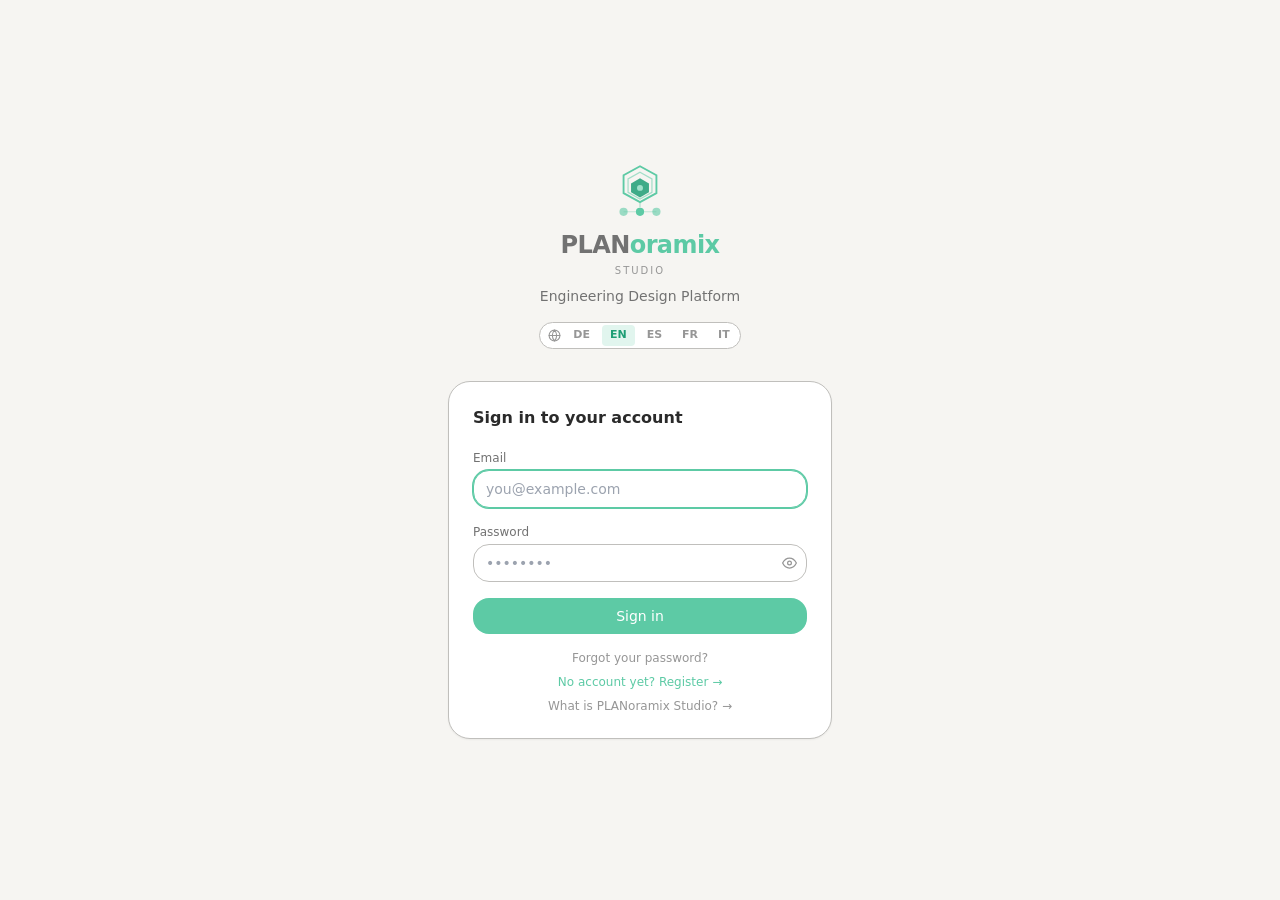
==== commit ae674666: "deploy(studio): wt/enterprise@8691a5d (base /)" ====
--- a/index.html
+++ b/index.html
@@ -1,42 +1,53 @@
-<!DOCTYPE html>
-<html lang="en">
-  <head>
-    <meta charset="UTF-8" />
-    <link rel="icon" type="image/svg+xml" href="/favicon.svg" />
-    <meta name="viewport" content="width=device-width, initial-scale=1.0" />
-    <meta name="referrer" content="strict-origin-when-cross-origin" />
-    <!--
-      CSP fallback for static hosting. Prefer setting CSP via HTTP headers in production
-      (frame-ancestors / sandbox / report-uri are ignored when delivered via <meta>).
-      'wasm-unsafe-eval' is required by web-ifc and pdfjs-dist.
-      blob:/data: in img-src and worker-src cover three.js loaders, html-to-image, and pdfjs workers.
-      frame-src blob: is required by the Anlage PDF surface, which renders the picked
-      file in an <iframe> from a blob: URL; without it default-src blocks the frame
-      and Chrome shows "Dieser Inhalt ist blockiert".
-    -->
-    <meta
-      http-equiv="Content-Security-Policy"
-      content="
-        default-src 'self';
-        script-src 'self' 'wasm-unsafe-eval';
-        style-src 'self' 'unsafe-inline';
-        img-src 'self' data: blob:;
-        font-src 'self' data:;
-        worker-src 'self' blob:;
-        frame-src 'self' blob:;
-        connect-src 'self' ws: wss: https://*.supabase.co wss://*.supabase.co;
-        object-src 'none';
-        base-uri 'self';
-        form-action 'self';
-        frame-ancestors 'self';
-        upgrade-insecure-requests
-      "
-    />
-    <title>PLANoramix Studio</title>
-    <script type="module" crossorigin src="/assets/index-DkHjE7z7.js"></script>
-    <link rel="stylesheet" crossorigin href="/assets/index-4MCLhdgA.css">
-  </head>
-  <body>
-    <div id="root"></div>
-  </body>
-</html>
+<!DOCTYPE html>
+<html lang="en">
+  <head>
+    <meta charset="UTF-8" />
+    <link rel="icon" type="image/svg+xml" href="/favicon.svg" />
+    <meta name="viewport" content="width=device-width, initial-scale=1.0" />
+    <meta name="referrer" content="strict-origin-when-cross-origin" />
+    <!--
+      CSP fallback for static hosting. Prefer setting CSP via HTTP headers in production
+      (frame-ancestors / sandbox / report-uri are ignored when delivered via <meta>).
+      'wasm-unsafe-eval' is required by web-ifc and pdfjs-dist.
+      blob:/data: in img-src and worker-src cover three.js loaders, html-to-image, and pdfjs workers.
+      frame-src blob: is required by the Anlage PDF surface, which renders the picked
+      file in an <iframe> from a blob: URL; without it default-src blocks the frame
+      and Chrome shows "Dieser Inhalt ist blockiert".
+    -->
+    <meta
+      http-equiv="Content-Security-Policy"
+      content="
+        default-src 'self';
+        script-src 'self' 'wasm-unsafe-eval';
+        style-src 'self' 'unsafe-inline';
+        img-src 'self' data: blob:;
+        font-src 'self' data:;
+        worker-src 'self' blob:;
+        frame-src 'self' blob:;
+        connect-src 'self' ws: wss: https://*.supabase.co wss://*.supabase.co;
+        object-src 'none';
+        base-uri 'self';
+        form-action 'self';
+        frame-ancestors 'self';
+        upgrade-insecure-requests
+      "
+    />
+    <title>PLANoramix Studio</title>
+    <script type="module" crossorigin src="/assets/main-DD_0Qjge.js"></script>
+    <link rel="modulepreload" crossorigin href="/assets/index-BZzgaDDX.js">
+    <link rel="modulepreload" crossorigin href="/assets/orgCrypto-C-Y6MQbN.js">
+    <link rel="modulepreload" crossorigin href="/assets/bootContentPacks-CBgm_qXb.js">
+    <link rel="modulepreload" crossorigin href="/assets/userStore-Coe1-rn8.js">
+    <link rel="modulepreload" crossorigin href="/assets/screenshotCapture-BrvoRnQd.js">
+    <link rel="modulepreload" crossorigin href="/assets/publicAsset-lwaDUpK7.js">
+    <link rel="modulepreload" crossorigin href="/assets/elemCloud-Bzh4rx8H.js">
+    <link rel="modulepreload" crossorigin href="/assets/routePath-DhpT4YH2.js">
+    <link rel="modulepreload" crossorigin href="/assets/seatPricing-DUlemXKy.js">
+    <link rel="stylesheet" crossorigin href="/assets/index-IqV_ai3g.css">
+    <link rel="stylesheet" crossorigin href="/assets/main-DCre1131.css">
+  <link rel="manifest" href="/manifest.webmanifest"></head>
+  <body>
+    <div id="root"></div>+
+  </body>
+</html>
--- a/assets/index-IqV_ai3g.css
+++ b/assets/index-IqV_ai3g.css
@@ -0,0 +1 @@
+*,:before,:after{--tw-border-spacing-x: 0;--tw-border-spacing-y: 0;--tw-translate-x: 0;--tw-translate-y: 0;--tw-rotate: 0;--tw-skew-x: 0;--tw-skew-y: 0;--tw-scale-x: 1;--tw-scale-y: 1;--tw-pan-x: ;--tw-pan-y: ;--tw-pinch-zoom: ;--tw-scroll-snap-strictness: proximity;--tw-gradient-from-position: ;--tw-gradient-via-position: ;--tw-gradient-to-position: ;--tw-ordinal: ;--tw-slashed-zero: ;--tw-numeric-figure: ;--tw-numeric-spacing: ;--tw-numeric-fraction: ;--tw-ring-inset: ;--tw-ring-offset-width: 0px;--tw-ring-offset-color: #fff;--tw-ring-color: rgb(59 130 246 / .5);--tw-ring-offset-shadow: 0 0 #0000;--tw-ring-shadow: 0 0 #0000;--tw-shadow: 0 0 #0000;--tw-shadow-colored: 0 0 #0000;--tw-blur: ;--tw-brightness: ;--tw-contrast: ;--tw-grayscale: ;--tw-hue-rotate: ;--tw-invert: ;--tw-saturate: ;--tw-sepia: ;--tw-drop-shadow: ;--tw-backdrop-blur: ;--tw-backdrop-brightness: ;--tw-backdrop-contrast: ;--tw-backdrop-grayscale: ;--tw-backdrop-hue-rotate: ;--tw-backdrop-invert: ;--tw-backdrop-opacity: ;--tw-backdrop-saturate: ;--tw-backdrop-sepia: ;--tw-contain-size: ;--tw-contain-layout: ;--tw-contain-paint: ;--tw-contain-style: }::backdrop{--tw-border-spacing-x: 0;--tw-border-spacing-y: 0;--tw-translate-x: 0;--tw-translate-y: 0;--tw-rotate: 0;--tw-skew-x: 0;--tw-skew-y: 0;--tw-scale-x: 1;--tw-scale-y: 1;--tw-pan-x: ;--tw-pan-y: ;--tw-pinch-zoom: ;--tw-scroll-snap-strictness: proximity;--tw-gradient-from-position: ;--tw-gradient-via-position: ;--tw-gradient-to-position: ;--tw-ordinal: ;--tw-slashed-zero: ;--tw-numeric-figure: ;--tw-numeric-spacing: ;--tw-numeric-fraction: ;--tw-ring-inset: ;--tw-ring-offset-width: 0px;--tw-ring-offset-color: #fff;--tw-ring-color: rgb(59 130 246 / .5);--tw-ring-offset-shadow: 0 0 #0000;--tw-ring-shadow: 0 0 #0000;--tw-shadow: 0 0 #0000;--tw-shadow-colored: 0 0 #0000;--tw-blur: ;--tw-brightness: ;--tw-contrast: ;--tw-grayscale: ;--tw-hue-rotate: ;--tw-invert: ;--tw-saturate: ;--tw-sepia: ;--tw-drop-shadow: ;--tw-backdrop-blur: ;--tw-backdrop-brightness: ;--tw-backdrop-contrast: ;--tw-backdrop-grayscale: ;--tw-backdrop-hue-rotate: ;--tw-backdrop-invert: ;--tw-backdrop-opacity: ;--tw-backdrop-saturate: ;--tw-backdrop-sepia: ;--tw-contain-size: ;--tw-contain-layout: ;--tw-contain-paint: ;--tw-contain-style: }*,:before,:after{box-sizing:border-box;border-width:0;border-style:solid;border-color:#e5e7eb}:before,:after{--tw-content: ""}html,:host{line-height:1.5;-webkit-text-size-adjust:100%;-moz-tab-size:4;-o-tab-size:4;tab-size:4;font-family:ui-sans-serif,system-ui,sans-serif,"Apple Color Emoji","Segoe UI Emoji",Segoe UI Symbol,"Noto Color Emoji";font-feature-settings:normal;font-variation-settings:normal;-webkit-tap-highlight-color:transparent}body{margin:0;line-height:inherit}hr{height:0;color:inherit;border-top-width:1px}abbr:where([title]){-webkit-text-decoration:underline dotted;text-decoration:underline dotted}h1,h2,h3,h4,h5,h6{font-size:inherit;font-weight:inherit}a{color:inherit;text-decoration:inherit}b,strong{font-weight:bolder}code,kbd,samp,pre{font-family:ui-monospace,SFMono-Regular,Menlo,Monaco,Consolas,Liberation Mono,Courier New,monospace;font-feature-settings:normal;font-variation-settings:normal;font-size:1em}small{font-size:80%}sub,sup{font-size:75%;line-height:0;position:relative;vertical-align:baseline}sub{bottom:-.25em}sup{top:-.5em}table{text-indent:0;border-color:inherit;border-collapse:collapse}button,input,optgroup,select,textarea{font-family:inherit;font-feature-settings:inherit;font-variation-settings:inherit;font-size:100%;font-weight:inherit;line-height:inherit;letter-spacing:inherit;color:inherit;margin:0;padding:0}button,select{text-transform:none}button,input:where([type=button]),input:where([type=reset]),input:where([type=submit]){-webkit-appearance:button;background-color:transparent;background-image:none}:-moz-focusring{outline:auto}:-moz-ui-invalid{box-shadow:none}progress{vertical-align:baseline}::-webkit-inner-spin-button,::-webkit-outer-spin-button{height:auto}[type=search]{-webkit-appearance:textfield;outline-offset:-2px}::-webkit-search-decoration{-webkit-appearance:none}::-webkit-file-upload-button{-webkit-appearance:button;font:inherit}summary{display:list-item}blockquote,dl,dd,h1,h2,h3,h4,h5,h6,hr,figure,p,pre{margin:0}fieldset{margin:0;padding:0}legend{padding:0}ol,ul,menu{list-style:none;margin:0;padding:0}dialog{padding:0}textarea{resize:vertical}input::-moz-placeholder,textarea::-moz-placeholder{opacity:1;color:#9ca3af}input::placeholder,textarea::placeholder{opacity:1;color:#9ca3af}button,[role=button]{cursor:pointer}:disabled{cursor:default}img,svg,video,canvas,audio,iframe,embed,object{display:block;vertical-align:middle}img,video{max-width:100%;height:auto}[hidden]:where(:not([hidden=until-found])){display:none}.\!container{width:100%!important}.container{width:100%}@media (min-width: 640px){.\!container{max-width:640px!important}.container{max-width:640px}}@media (min-width: 768px){.\!container{max-width:768px!important}.container{max-width:768px}}@media (min-width: 1024px){.\!container{max-width:1024px!important}.container{max-width:1024px}}@media (min-width: 1280px){.\!container{max-width:1280px!important}.container{max-width:1280px}}@media (min-width: 1536px){.\!container{max-width:1536px!important}.container{max-width:1536px}}.sr-only{position:absolute;width:1px;height:1px;padding:0;margin:-1px;overflow:hidden;clip:rect(0,0,0,0);white-space:nowrap;border-width:0}.pointer-events-none{pointer-events:none}.pointer-events-auto{pointer-events:auto}.visible{visibility:visible}.invisible{visibility:hidden}.collapse{visibility:collapse}.static{position:static}.fixed{position:fixed}.absolute{position:absolute}.relative{position:relative}.sticky{position:sticky}.inset-0{top:0;right:0;bottom:0;left:0}.inset-x-0{left:0;right:0}.inset-y-0{top:0;bottom:0}.-bottom-5{bottom:-1.25rem}.-right-0\.5{right:-.125rem}.-right-1{right:-.25rem}.-right-1\.5{right:-.375rem}.-top-0\.5{top:-.125rem}.-top-1{top:-.25rem}.-top-1\.5{top:-.375rem}.-top-\[5px\]{top:-5px}.bottom-0{bottom:0}.bottom-1{bottom:.25rem}.bottom-1\.5{bottom:.375rem}.bottom-12{bottom:3rem}.bottom-4{bottom:1rem}.bottom-\[24px\]{bottom:24px}.bottom-\[48px\]{bottom:48px}.bottom-full{bottom:100%}.left-0{left:0}.left-0\.5{left:.125rem}.left-1{left:.25rem}.left-1\/2{left:50%}.left-2{left:.5rem}.left-2\.5{left:.625rem}.left-3{left:.75rem}.left-full{left:100%}.right-0{right:0}.right-0\.5{right:.125rem}.right-1{right:.25rem}.right-1\.5{right:.375rem}.right-2{right:.5rem}.right-2\.5{right:.625rem}.right-3{right:.75rem}.right-4{right:1rem}.top-0{top:0}.top-0\.5{top:.125rem}.top-1{top:.25rem}.top-1\.5{top:.375rem}.top-1\/2{top:50%}.top-12{top:3rem}.top-14{top:3.5rem}.top-2{top:.5rem}.top-3{top:.75rem}.top-\[26px\]{top:26px}.top-full{top:100%}.isolate{isolation:isolate}.z-0{z-index:0}.z-10{z-index:10}.z-20{z-index:20}.z-30{z-index:30}.z-40{z-index:40}.z-50{z-index:50}.z-\[10000\]{z-index:10000}.z-\[10001\]{z-index:10001}.z-\[10002\]{z-index:10002}.z-\[100\]{z-index:100}.z-\[110\]{z-index:110}.z-\[120\]{z-index:120}.z-\[150\]{z-index:150}.z-\[200\]{z-index:200}.z-\[210\]{z-index:210}.z-\[300\]{z-index:300}.z-\[330\]{z-index:330}.z-\[340\]{z-index:340}.z-\[345\]{z-index:345}.z-\[350\]{z-index:350}.z-\[360\]{z-index:360}.z-\[380\]{z-index:380}.z-\[400\]{z-index:400}.z-\[420\]{z-index:420}.z-\[440\]{z-index:440}.z-\[460\]{z-index:460}.z-\[500\]{z-index:500}.z-\[60\]{z-index:60}.z-\[61\]{z-index:61}.z-\[70\]{z-index:70}.z-\[80\]{z-index:80}.z-\[81\]{z-index:81}.z-\[89\]{z-index:89}.z-\[9000\]{z-index:9000}.z-\[90\]{z-index:90}.z-\[91\]{z-index:91}.z-\[9500\]{z-index:9500}.z-\[9800\]{z-index:9800}.z-\[9900\]{z-index:9900}.z-\[9995\]{z-index:9995}.z-\[9997\]{z-index:9997}.z-\[9998\]{z-index:9998}.z-\[9999\]{z-index:9999}.z-\[99\]{z-index:99}.col-span-2{grid-column:span 2 / span 2}.col-start-1{grid-column-start:1}.row-start-1{grid-row-start:1}.-m-4{margin:-1rem}.m-3{margin:.75rem}.m-7{margin:1.75rem}.-mx-1{margin-left:-.25rem;margin-right:-.25rem}.-mx-1\.5{margin-left:-.375rem;margin-right:-.375rem}.mx-0\.5{margin-left:.125rem;margin-right:.125rem}.mx-1{margin-left:.25rem;margin-right:.25rem}.mx-2{margin-left:.5rem;margin-right:.5rem}.mx-3{margin-left:.75rem;margin-right:.75rem}.mx-4{margin-left:1rem;margin-right:1rem}.mx-6{margin-left:1.5rem;margin-right:1.5rem}.mx-auto{margin-left:auto;margin-right:auto}.my-0\.5{margin-top:.125rem;margin-bottom:.125rem}.my-1{margin-top:.25rem;margin-bottom:.25rem}.my-1\.5{margin-top:.375rem;margin-bottom:.375rem}.my-3{margin-top:.75rem;margin-bottom:.75rem}.my-auto{margin-top:auto;margin-bottom:auto}.-mb-px{margin-bottom:-1px}.-ml-0\.5{margin-left:-.125rem}.-ml-1{margin-left:-.25rem}.-mr-1{margin-right:-.25rem}.-mt-1{margin-top:-.25rem}.-mt-2{margin-top:-.5rem}.-mt-3{margin-top:-.75rem}.mb-0\.5{margin-bottom:.125rem}.mb-1{margin-bottom:.25rem}.mb-1\.5{margin-bottom:.375rem}.mb-2{margin-bottom:.5rem}.mb-3{margin-bottom:.75rem}.mb-4{margin-bottom:1rem}.mb-5{margin-bottom:1.25rem}.mb-6{margin-bottom:1.5rem}.mb-7{margin-bottom:1.75rem}.mb-8{margin-bottom:2rem}.ml-0\.5{margin-left:.125rem}.ml-1{margin-left:.25rem}.ml-1\.5{margin-left:.375rem}.ml-2{margin-left:.5rem}.ml-3{margin-left:.75rem}.ml-4{margin-left:1rem}.ml-5{margin-left:1.25rem}.ml-7{margin-left:1.75rem}.ml-auto{margin-left:auto}.mr-0\.5{margin-right:.125rem}.mr-1{margin-right:.25rem}.mr-1\.5{margin-right:.375rem}.mr-2{margin-right:.5rem}.mr-3{margin-right:.75rem}.mr-auto{margin-right:auto}.mt-0{margin-top:0}.mt-0\.5{margin-top:.125rem}.mt-1{margin-top:.25rem}.mt-1\.5{margin-top:.375rem}.mt-10{margin-top:2.5rem}.mt-2{margin-top:.5rem}.mt-2\.5{margin-top:.625rem}.mt-3{margin-top:.75rem}.mt-4{margin-top:1rem}.mt-5{margin-top:1.25rem}.mt-6{margin-top:1.5rem}.mt-8{margin-top:2rem}.mt-auto{margin-top:auto}.mt-px{margin-top:1px}.line-clamp-2{overflow:hidden;display:-webkit-box;-webkit-box-orient:vertical;-webkit-line-clamp:2}.\!block{display:block!important}.block{display:block}.inline-block{display:inline-block}.\!inline{display:inline!important}.inline{display:inline}.flex{display:flex}.inline-flex{display:inline-flex}.table{display:table}.\!grid{display:grid!important}.grid{display:grid}.contents{display:contents}.\!hidden{display:none!important}.hidden{display:none}.aspect-\[4\/3\]{aspect-ratio:4/3}.aspect-square{aspect-ratio:1 / 1}.h-0{height:0px}.h-0\.5{height:.125rem}.h-1{height:.25rem}.h-1\.5{height:.375rem}.h-10{height:2.5rem}.h-11{height:2.75rem}.h-12{height:3rem}.h-14{height:3.5rem}.h-16{height:4rem}.h-2{height:.5rem}.h-2\.5{height:.625rem}.h-20{height:5rem}.h-24{height:6rem}.h-3{height:.75rem}.h-3\.5{height:.875rem}.h-32{height:8rem}.h-4{height:1rem}.h-5{height:1.25rem}.h-6{height:1.5rem}.h-7{height:1.75rem}.h-8{height:2rem}.h-9{height:2.25rem}.h-\[10px\]{height:10px}.h-\[13px\]{height:13px}.h-\[16px\]{height:16px}.h-\[17px\]{height:17px}.h-\[18px\]{height:18px}.h-\[22px\]{height:22px}.h-\[26px\]{height:26px}.h-\[2px\]{height:2px}.h-\[52px\]{height:52px}.h-\[85vh\]{height:85vh}.h-\[88vh\]{height:88vh}.h-\[9px\]{height:9px}.h-full{height:100%}.h-px{height:1px}.h-screen{height:100vh}.max-h-12{max-height:3rem}.max-h-20{max-height:5rem}.max-h-28{max-height:7rem}.max-h-32{max-height:8rem}.max-h-40{max-height:10rem}.max-h-44{max-height:11rem}.max-h-48{max-height:12rem}.max-h-52{max-height:13rem}.max-h-56{max-height:14rem}.max-h-60{max-height:15rem}.max-h-64{max-height:16rem}.max-h-72{max-height:18rem}.max-h-80{max-height:20rem}.max-h-\[50vh\]{max-height:50vh}.max-h-\[52vh\]{max-height:52vh}.max-h-\[55\%\]{max-height:55%}.max-h-\[55vh\]{max-height:55vh}.max-h-\[70vh\]{max-height:70vh}.max-h-\[75vh\]{max-height:75vh}.max-h-\[80vh\]{max-height:80vh}.max-h-\[85vh\]{max-height:85vh}.max-h-\[88vh\]{max-height:88vh}.max-h-\[90vh\]{max-height:90vh}.max-h-\[92vh\]{max-height:92vh}.max-h-full{max-height:100%}.min-h-0{min-height:0px}.min-h-\[100dvh\]{min-height:100dvh}.min-h-\[152px\]{min-height:152px}.min-h-\[20px\]{min-height:20px}.min-h-\[22px\]{min-height:22px}.min-h-\[30px\]{min-height:30px}.min-h-\[32px\]{min-height:32px}.min-h-\[38px\]{min-height:38px}.min-h-\[420px\]{min-height:420px}.min-h-\[44px\]{min-height:44px}.min-h-\[96px\]{min-height:96px}.min-h-full{min-height:100%}.min-h-screen{min-height:100vh}.w-1\.5{width:.375rem}.w-1\/2{width:50%}.w-1\/3{width:33.333333%}.w-10{width:2.5rem}.w-11{width:2.75rem}.w-12{width:3rem}.w-14{width:3.5rem}.w-16{width:4rem}.w-2{width:.5rem}.w-2\.5{width:.625rem}.w-20{width:5rem}.w-24{width:6rem}.w-28{width:7rem}.w-3{width:.75rem}.w-3\.5{width:.875rem}.w-32{width:8rem}.w-36{width:9rem}.w-4{width:1rem}.w-40{width:10rem}.w-44{width:11rem}.w-48{width:12rem}.w-5{width:1.25rem}.w-52{width:13rem}.w-56{width:14rem}.w-6{width:1.5rem}.w-60{width:15rem}.w-64{width:16rem}.w-7{width:1.75rem}.w-72{width:18rem}.w-8{width:2rem}.w-80{width:20rem}.w-9{width:2.25rem}.w-\[104px\]{width:104px}.w-\[10px\]{width:10px}.w-\[13px\]{width:13px}.w-\[140px\]{width:140px}.w-\[18px\]{width:18px}.w-\[24px\]{width:24px}.w-\[26px\]{width:26px}.w-\[26rem\]{width:26rem}.w-\[280px\]{width:280px}.w-\[30rem\]{width:30rem}.w-\[38px\]{width:38px}.w-\[4\.5rem\]{width:4.5rem}.w-\[42\%\]{width:42%}.w-\[420px\]{width:420px}.w-\[440px\]{width:440px}.w-\[44px\]{width:44px}.w-\[480px\]{width:480px}.w-\[500px\]{width:500px}.w-\[52px\]{width:52px}.w-\[560px\]{width:560px}.w-\[68px\]{width:68px}.w-\[70px\]{width:70px}.w-\[76px\]{width:76px}.w-\[92px\]{width:92px}.w-\[9px\]{width:9px}.w-\[min\(92vw\,420px\)\]{width:min(92vw,420px)}.w-\[min\(92vw\,480px\)\]{width:min(92vw,480px)}.w-\[min\(92vw\,720px\)\]{width:min(92vw,720px)}.w-\[min\(92vw\,920px\)\]{width:min(92vw,920px)}.w-\[min\(94vw\,1100px\)\]{width:min(94vw,1100px)}.w-\[min\(94vw\,520px\)\]{width:min(94vw,520px)}.w-\[min\(94vw\,760px\)\]{width:min(94vw,760px)}.w-\[min\(94vw\,820px\)\]{width:min(94vw,820px)}.w-\[min\(94vw\,920px\)\]{width:min(94vw,920px)}.w-\[min\(96vw\,620px\)\]{width:min(96vw,620px)}.w-full{width:100%}.w-px{width:1px}.w-screen{width:100vw}.min-w-0{min-width:0px}.min-w-44{min-width:11rem}.min-w-\[130px\]{min-width:130px}.min-w-\[13px\]{min-width:13px}.min-w-\[140px\]{min-width:140px}.min-w-\[14px\]{min-width:14px}.min-w-\[150px\]{min-width:150px}.min-w-\[160px\]{min-width:160px}.min-w-\[16px\]{min-width:16px}.min-w-\[170px\]{min-width:170px}.min-w-\[180px\]{min-width:180px}.min-w-\[18px\]{min-width:18px}.min-w-\[200px\]{min-width:200px}.min-w-\[220px\]{min-width:220px}.min-w-\[34px\]{min-width:34px}.min-w-\[720px\]{min-width:720px}.min-w-\[84px\]{min-width:84px}.min-w-full{min-width:100%}.max-w-12{max-width:3rem}.max-w-24{max-width:6rem}.max-w-2xl{max-width:42rem}.max-w-36{max-width:9rem}.max-w-3xl{max-width:48rem}.max-w-48{max-width:12rem}.max-w-4xl{max-width:56rem}.max-w-56{max-width:14rem}.max-w-5xl{max-width:64rem}.max-w-\[110px\]{max-width:110px}.max-w-\[1200px\]{max-width:1200px}.max-w-\[120px\]{max-width:120px}.max-w-\[1240px\]{max-width:1240px}.max-w-\[140px\]{max-width:140px}.max-w-\[150px\]{max-width:150px}.max-w-\[160px\]{max-width:160px}.max-w-\[170px\]{max-width:170px}.max-w-\[180px\]{max-width:180px}.max-w-\[220px\]{max-width:220px}.max-w-\[240px\]{max-width:240px}.max-w-\[260px\]{max-width:260px}.max-w-\[280px\]{max-width:280px}.max-w-\[560px\]{max-width:560px}.max-w-\[90px\]{max-width:90px}.max-w-\[92vw\]{max-width:92vw}.max-w-full{max-width:100%}.max-w-lg{max-width:32rem}.max-w-md{max-width:28rem}.max-w-none{max-width:none}.max-w-sm{max-width:24rem}.max-w-xl{max-width:36rem}.max-w-xs{max-width:20rem}.flex-1{flex:1 1 0%}.flex-none{flex:none}.flex-shrink{flex-shrink:1}.flex-shrink-0{flex-shrink:0}.shrink{flex-shrink:1}.shrink-0{flex-shrink:0}.grow{flex-grow:1}.border-collapse{border-collapse:collapse}.origin-top-left{transform-origin:top left}.-translate-x-1\/2{--tw-translate-x: -50%;transform:translate(var(--tw-translate-x),var(--tw-translate-y)) rotate(var(--tw-rotate)) skew(var(--tw-skew-x)) skewY(var(--tw-skew-y)) scaleX(var(--tw-scale-x)) scaleY(var(--tw-scale-y))}.-translate-y-1\.5{--tw-translate-y: -.375rem;transform:translate(var(--tw-translate-x),var(--tw-translate-y)) rotate(var(--tw-rotate)) skew(var(--tw-skew-x)) skewY(var(--tw-skew-y)) scaleX(var(--tw-scale-x)) scaleY(var(--tw-scale-y))}.-translate-y-1\/2{--tw-translate-y: -50%;transform:translate(var(--tw-translate-x),var(--tw-translate-y)) rotate(var(--tw-rotate)) skew(var(--tw-skew-x)) skewY(var(--tw-skew-y)) scaleX(var(--tw-scale-x)) scaleY(var(--tw-scale-y))}.translate-x-0\.5{--tw-translate-x: .125rem;transform:translate(var(--tw-translate-x),var(--tw-translate-y)) rotate(var(--tw-rotate)) skew(var(--tw-skew-x)) skewY(var(--tw-skew-y)) scaleX(var(--tw-scale-x)) scaleY(var(--tw-scale-y))}.translate-x-2{--tw-translate-x: .5rem;transform:translate(var(--tw-translate-x),var(--tw-translate-y)) rotate(var(--tw-rotate)) skew(var(--tw-skew-x)) skewY(var(--tw-skew-y)) scaleX(var(--tw-scale-x)) scaleY(var(--tw-scale-y))}.translate-x-3\.5{--tw-translate-x: .875rem;transform:translate(var(--tw-translate-x),var(--tw-translate-y)) rotate(var(--tw-rotate)) skew(var(--tw-skew-x)) skewY(var(--tw-skew-y)) scaleX(var(--tw-scale-x)) scaleY(var(--tw-scale-y))}.-rotate-90{--tw-rotate: -90deg;transform:translate(var(--tw-translate-x),var(--tw-translate-y)) rotate(var(--tw-rotate)) skew(var(--tw-skew-x)) skewY(var(--tw-skew-y)) scaleX(var(--tw-scale-x)) scaleY(var(--tw-scale-y))}.rotate-180{--tw-rotate: 180deg;transform:translate(var(--tw-translate-x),var(--tw-translate-y)) rotate(var(--tw-rotate)) skew(var(--tw-skew-x)) skewY(var(--tw-skew-y)) scaleX(var(--tw-scale-x)) scaleY(var(--tw-scale-y))}.rotate-45{--tw-rotate: 45deg;transform:translate(var(--tw-translate-x),var(--tw-translate-y)) rotate(var(--tw-rotate)) skew(var(--tw-skew-x)) skewY(var(--tw-skew-y)) scaleX(var(--tw-scale-x)) scaleY(var(--tw-scale-y))}.rotate-90{--tw-rotate: 90deg;transform:translate(var(--tw-translate-x),var(--tw-translate-y)) rotate(var(--tw-rotate)) skew(var(--tw-skew-x)) skewY(var(--tw-skew-y)) scaleX(var(--tw-scale-x)) scaleY(var(--tw-scale-y))}.\!transform{transform:translate(var(--tw-translate-x),var(--tw-translate-y)) rotate(var(--tw-rotate)) skew(var(--tw-skew-x)) skewY(var(--tw-skew-y)) scaleX(var(--tw-scale-x)) scaleY(var(--tw-scale-y))!important}.transform{transform:translate(var(--tw-translate-x),var(--tw-translate-y)) rotate(var(--tw-rotate)) skew(var(--tw-skew-x)) skewY(var(--tw-skew-y)) scaleX(var(--tw-scale-x)) scaleY(var(--tw-scale-y))}@keyframes pulse{50%{opacity:.5}}.animate-pulse{animation:pulse 2s cubic-bezier(.4,0,.6,1) infinite}@keyframes spin{to{transform:rotate(360deg)}}.animate-spin{animation:spin 1s linear infinite}.cursor-default{cursor:default}.cursor-ew-resize{cursor:ew-resize}.cursor-grab{cursor:grab}.cursor-move{cursor:move}.cursor-not-allowed{cursor:not-allowed}.cursor-nwse-resize{cursor:nwse-resize}.cursor-pointer{cursor:pointer}.cursor-text{cursor:text}.cursor-zoom-in{cursor:zoom-in}.select-none{-webkit-user-select:none;-moz-user-select:none;user-select:none}.select-all{-webkit-user-select:all;-moz-user-select:all;user-select:all}.resize-none{resize:none}.resize-y{resize:vertical}.\!resize{resize:both!important}.resize{resize:both}.list-disc{list-style-type:disc}.grid-cols-1{grid-template-columns:repeat(1,minmax(0,1fr))}.grid-cols-2{grid-template-columns:repeat(2,minmax(0,1fr))}.grid-cols-3{grid-template-columns:repeat(3,minmax(0,1fr))}.grid-cols-4{grid-template-columns:repeat(4,minmax(0,1fr))}.grid-cols-7{grid-template-columns:repeat(7,minmax(0,1fr))}.grid-cols-\[110px_1fr\]{grid-template-columns:110px 1fr}.grid-cols-\[150px_1fr_140px\]{grid-template-columns:150px 1fr 140px}.grid-cols-\[18px_56px_1fr_44px_56px_44px\]{grid-template-columns:18px 56px 1fr 44px 56px 44px}.grid-cols-\[1fr_120px_120px_100px\]{grid-template-columns:1fr 120px 120px 100px}.grid-cols-\[1fr_140px_180px_28px\]{grid-template-columns:1fr 140px 180px 28px}.grid-cols-\[20px_56px_1fr_auto\]{grid-template-columns:20px 56px 1fr auto}.grid-cols-\[60px_1fr_120px\]{grid-template-columns:60px 1fr 120px}.grid-cols-\[auto_1fr\]{grid-template-columns:auto 1fr}.flex-row{flex-direction:row}.flex-col{flex-direction:column}.flex-wrap{flex-wrap:wrap}.content-start{align-content:flex-start}.items-start{align-items:flex-start}.items-end{align-items:flex-end}.items-center{align-items:center}.items-baseline{align-items:baseline}.items-stretch{align-items:stretch}.justify-start{justify-content:flex-start}.justify-end{justify-content:flex-end}.justify-center{justify-content:center}.justify-between{justify-content:space-between}.gap-0{gap:0px}.gap-0\.5{gap:.125rem}.gap-1{gap:.25rem}.gap-1\.5{gap:.375rem}.gap-2{gap:.5rem}.gap-2\.5{gap:.625rem}.gap-3{gap:.75rem}.gap-3\.5{gap:.875rem}.gap-4{gap:1rem}.gap-5{gap:1.25rem}.gap-6{gap:1.5rem}.gap-px{gap:1px}.gap-x-2{-moz-column-gap:.5rem;column-gap:.5rem}.gap-x-2\.5{-moz-column-gap:.625rem;column-gap:.625rem}.gap-x-3{-moz-column-gap:.75rem;column-gap:.75rem}.gap-x-4{-moz-column-gap:1rem;column-gap:1rem}.gap-x-6{-moz-column-gap:1.5rem;column-gap:1.5rem}.gap-x-8{-moz-column-gap:2rem;column-gap:2rem}.gap-y-0\.5{row-gap:.125rem}.gap-y-1{row-gap:.25rem}.gap-y-1\.5{row-gap:.375rem}.gap-y-2{row-gap:.5rem}.gap-y-3{row-gap:.75rem}.gap-y-4{row-gap:1rem}.gap-y-6{row-gap:1.5rem}.space-y-0\.5>:not([hidden])~:not([hidden]){--tw-space-y-reverse: 0;margin-top:calc(.125rem * calc(1 - var(--tw-space-y-reverse)));margin-bottom:calc(.125rem * var(--tw-space-y-reverse))}.space-y-1>:not([hidden])~:not([hidden]){--tw-space-y-reverse: 0;margin-top:calc(.25rem * calc(1 - var(--tw-space-y-reverse)));margin-bottom:calc(.25rem * var(--tw-space-y-reverse))}.space-y-1\.5>:not([hidden])~:not([hidden]){--tw-space-y-reverse: 0;margin-top:calc(.375rem * calc(1 - var(--tw-space-y-reverse)));margin-bottom:calc(.375rem * var(--tw-space-y-reverse))}.space-y-2>:not([hidden])~:not([hidden]){--tw-space-y-reverse: 0;margin-top:calc(.5rem * calc(1 - var(--tw-space-y-reverse)));margin-bottom:calc(.5rem * var(--tw-space-y-reverse))}.space-y-2\.5>:not([hidden])~:not([hidden]){--tw-space-y-reverse: 0;margin-top:calc(.625rem * calc(1 - var(--tw-space-y-reverse)));margin-bottom:calc(.625rem * var(--tw-space-y-reverse))}.space-y-3>:not([hidden])~:not([hidden]){--tw-space-y-reverse: 0;margin-top:calc(.75rem * calc(1 - var(--tw-space-y-reverse)));margin-bottom:calc(.75rem * var(--tw-space-y-reverse))}.space-y-4>:not([hidden])~:not([hidden]){--tw-space-y-reverse: 0;margin-top:calc(1rem * calc(1 - var(--tw-space-y-reverse)));margin-bottom:calc(1rem * var(--tw-space-y-reverse))}.space-y-5>:not([hidden])~:not([hidden]){--tw-space-y-reverse: 0;margin-top:calc(1.25rem * calc(1 - var(--tw-space-y-reverse)));margin-bottom:calc(1.25rem * var(--tw-space-y-reverse))}.divide-x>:not([hidden])~:not([hidden]){--tw-divide-x-reverse: 0;border-right-width:calc(1px * var(--tw-divide-x-reverse));border-left-width:calc(1px * calc(1 - var(--tw-divide-x-reverse)))}.divide-y>:not([hidden])~:not([hidden]){--tw-divide-y-reverse: 0;border-top-width:calc(1px * calc(1 - var(--tw-divide-y-reverse)));border-bottom-width:calc(1px * var(--tw-divide-y-reverse))}.divide-border>:not([hidden])~:not([hidden]){border-color:var(--color-border-default)}.divide-border-subtle>:not([hidden])~:not([hidden]){border-color:var(--color-border-subtle)}.divide-slate-100>:not([hidden])~:not([hidden]){--tw-divide-opacity: 1;border-color:rgb(241 245 249 / var(--tw-divide-opacity, 1))}.self-start{align-self:flex-start}.self-center{align-self:center}.overflow-auto{overflow:auto}.overflow-hidden{overflow:hidden}.overflow-visible{overflow:visible}.overflow-x-auto{overflow-x:auto}.overflow-y-auto{overflow-y:auto}.overscroll-contain{overscroll-behavior:contain}.truncate{overflow:hidden;text-overflow:ellipsis;white-space:nowrap}.text-ellipsis{text-overflow:ellipsis}.whitespace-nowrap{white-space:nowrap}.whitespace-pre-wrap{white-space:pre-wrap}.break-words{overflow-wrap:break-word}.break-all{word-break:break-all}.\!rounded-lg{border-radius:16px!important}.rounded{border-radius:.25rem}.rounded-2xl{border-radius:1rem}.rounded-\[2px\]{border-radius:2px}.rounded-full{border-radius:9999px}.rounded-lg{border-radius:16px}.rounded-md{border-radius:12px}.rounded-sm{border-radius:8px}.rounded-xl{border-radius:22px}.rounded-xs{border-radius:4px}.rounded-b{border-bottom-right-radius:.25rem;border-bottom-left-radius:.25rem}.rounded-b-lg{border-bottom-right-radius:16px;border-bottom-left-radius:16px}.rounded-b-xl{border-bottom-right-radius:22px;border-bottom-left-radius:22px}.rounded-l{border-top-left-radius:.25rem;border-bottom-left-radius:.25rem}.rounded-l-full{border-top-left-radius:9999px;border-bottom-left-radius:9999px}.rounded-r{border-top-right-radius:.25rem;border-bottom-right-radius:.25rem}.rounded-r-full{border-top-right-radius:9999px;border-bottom-right-radius:9999px}.rounded-r-lg{border-top-right-radius:16px;border-bottom-right-radius:16px}.rounded-t{border-top-left-radius:.25rem;border-top-right-radius:.25rem}.rounded-t-lg{border-top-left-radius:16px;border-top-right-radius:16px}.rounded-t-md{border-top-left-radius:12px;border-top-right-radius:12px}.rounded-t-xl{border-top-left-radius:22px;border-top-right-radius:22px}.rounded-bl{border-bottom-left-radius:.25rem}.\!border{border-width:1px!important}.border{border-width:1px}.border-0{border-width:0px}.border-2{border-width:2px}.border-\[1\.5px\]{border-width:1.5px}.border-x{border-left-width:1px;border-right-width:1px}.border-y{border-top-width:1px;border-bottom-width:1px}.border-b{border-bottom-width:1px}.border-b-2{border-bottom-width:2px}.border-l{border-left-width:1px}.border-l-0{border-left-width:0px}.border-l-2{border-left-width:2px}.border-l-\[3px\]{border-left-width:3px}.border-r{border-right-width:1px}.border-r-2{border-right-width:2px}.border-t{border-top-width:1px}.border-t-2{border-top-width:2px}.border-dashed{border-style:dashed}.border-none{border-style:none}.\!border-border{border-color:var(--color-border-default)!important}.border-\[\#2563eb\]\/40{border-color:#2563eb66}.border-\[\#2B5AED\]{--tw-border-opacity: 1;border-color:rgb(43 90 237 / var(--tw-border-opacity, 1))}.border-\[\#86efac\]{--tw-border-opacity: 1;border-color:rgb(134 239 172 / var(--tw-border-opacity, 1))}.border-accent{border-color:var(--color-accent, #5DCAA5)}.border-accent-dark{border-color:var(--color-accent-dark, #1D9E75)}.border-accent-light{border-color:var(--color-accent-light, #9FE1CB)}.border-accent-pale{border-color:var(--color-accent-pale, #E1F5EE)}.border-amber-100{--tw-border-opacity: 1;border-color:rgb(254 243 199 / var(--tw-border-opacity, 1))}.border-amber-200{--tw-border-opacity: 1;border-color:rgb(253 230 138 / var(--tw-border-opacity, 1))}.border-amber-300{--tw-border-opacity: 1;border-color:rgb(252 211 77 / var(--tw-border-opacity, 1))}.border-amber-400{--tw-border-opacity: 1;border-color:rgb(251 191 36 / var(--tw-border-opacity, 1))}.border-amber-500{--tw-border-opacity: 1;border-color:rgb(245 158 11 / var(--tw-border-opacity, 1))}.border-amber-500\/30{border-color:#f59e0b4d}.border-amber-500\/40{border-color:#f59e0b66}.border-amber-500\/50{border-color:#f59e0b80}.border-amber-600{--tw-border-opacity: 1;border-color:rgb(217 119 6 / var(--tw-border-opacity, 1))}.border-black\/5{border-color:#0000000d}.border-blue-200{--tw-border-opacity: 1;border-color:rgb(191 219 254 / var(--tw-border-opacity, 1))}.border-blue-300{--tw-border-opacity: 1;border-color:rgb(147 197 253 / var(--tw-border-opacity, 1))}.border-border{border-color:var(--color-border-default)}.border-border-strong{border-color:var(--color-border-strong)}.border-border-subtle{border-color:var(--color-border-subtle)}.border-cyan-300{--tw-border-opacity: 1;border-color:rgb(103 232 249 / var(--tw-border-opacity, 1))}.border-cyan-500{--tw-border-opacity: 1;border-color:rgb(6 182 212 / var(--tw-border-opacity, 1))}.border-emerald-500\/40{border-color:#10b98166}.border-fuchsia-300{--tw-border-opacity: 1;border-color:rgb(240 171 252 / var(--tw-border-opacity, 1))}.border-gray-200{--tw-border-opacity: 1;border-color:rgb(229 231 235 / var(--tw-border-opacity, 1))}.border-gray-300{--tw-border-opacity: 1;border-color:rgb(209 213 219 / var(--tw-border-opacity, 1))}.border-green-200{--tw-border-opacity: 1;border-color:rgb(187 247 208 / var(--tw-border-opacity, 1))}.border-green-500{--tw-border-opacity: 1;border-color:rgb(34 197 94 / var(--tw-border-opacity, 1))}.border-green-600{--tw-border-opacity: 1;border-color:rgb(22 163 74 / var(--tw-border-opacity, 1))}.border-orange-200{--tw-border-opacity: 1;border-color:rgb(254 215 170 / var(--tw-border-opacity, 1))}.border-purple-200{--tw-border-opacity: 1;border-color:rgb(233 213 255 / var(--tw-border-opacity, 1))}.border-purple-300{--tw-border-opacity: 1;border-color:rgb(216 180 254 / var(--tw-border-opacity, 1))}.border-red-100{--tw-border-opacity: 1;border-color:rgb(254 226 226 / var(--tw-border-opacity, 1))}.border-red-200{--tw-border-opacity: 1;border-color:rgb(254 202 202 / var(--tw-border-opacity, 1))}.border-red-300{--tw-border-opacity: 1;border-color:rgb(252 165 165 / var(--tw-border-opacity, 1))}.border-red-400{--tw-border-opacity: 1;border-color:rgb(248 113 113 / var(--tw-border-opacity, 1))}.border-rose-500\/40{border-color:#f43f5e66}.border-sky-200{--tw-border-opacity: 1;border-color:rgb(186 230 253 / var(--tw-border-opacity, 1))}.border-slate-200{--tw-border-opacity: 1;border-color:rgb(226 232 240 / var(--tw-border-opacity, 1))}.border-slate-300{--tw-border-opacity: 1;border-color:rgb(203 213 225 / var(--tw-border-opacity, 1))}.border-slate-400{--tw-border-opacity: 1;border-color:rgb(148 163 184 / var(--tw-border-opacity, 1))}.border-surface-3{border-color:var(--color-bg-3)}.border-teal-200{--tw-border-opacity: 1;border-color:rgb(153 246 228 / var(--tw-border-opacity, 1))}.border-transparent{border-color:transparent}.border-violet-100{--tw-border-opacity: 1;border-color:rgb(237 233 254 / var(--tw-border-opacity, 1))}.border-violet-200{--tw-border-opacity: 1;border-color:rgb(221 214 254 / var(--tw-border-opacity, 1))}.border-violet-300{--tw-border-opacity: 1;border-color:rgb(196 181 253 / var(--tw-border-opacity, 1))}.border-yellow-100{--tw-border-opacity: 1;border-color:rgb(254 249 195 / var(--tw-border-opacity, 1))}.border-yellow-200{--tw-border-opacity: 1;border-color:rgb(254 240 138 / var(--tw-border-opacity, 1))}.border-b-blue-600{--tw-border-opacity: 1;border-bottom-color:rgb(37 99 235 / var(--tw-border-opacity, 1))}.border-t-transparent{border-top-color:transparent}.bg-\[\#2563eb\]\/10{background-color:#2563eb1a}.bg-\[\#2563eb\]\/5{background-color:#2563eb0d}.bg-\[\#4ade80\]{--tw-bg-opacity: 1;background-color:rgb(74 222 128 / var(--tw-bg-opacity, 1))}.bg-\[\#86efac\]\/40{background-color:#86efac66}.bg-accent{background-color:var(--color-accent, #5DCAA5)}.bg-accent-dark{background-color:var(--color-accent-dark, #1D9E75)}.bg-accent-darker{background-color:var(--color-accent-darker, #0F6E56)}.bg-accent-pale{background-color:var(--color-accent-pale, #E1F5EE)}.bg-amber-100{--tw-bg-opacity: 1;background-color:rgb(254 243 199 / var(--tw-bg-opacity, 1))}.bg-amber-200{--tw-bg-opacity: 1;background-color:rgb(253 230 138 / var(--tw-bg-opacity, 1))}.bg-amber-300{--tw-bg-opacity: 1;background-color:rgb(252 211 77 / var(--tw-bg-opacity, 1))}.bg-amber-400{--tw-bg-opacity: 1;background-color:rgb(251 191 36 / var(--tw-bg-opacity, 1))}.bg-amber-50{--tw-bg-opacity: 1;background-color:rgb(255 251 235 / var(--tw-bg-opacity, 1))}.bg-amber-50\/50{background-color:#fffbeb80}.bg-amber-50\/60{background-color:#fffbeb99}.bg-amber-50\/70{background-color:#fffbebb3}.bg-amber-500{--tw-bg-opacity: 1;background-color:rgb(245 158 11 / var(--tw-bg-opacity, 1))}.bg-amber-500\/10{background-color:#f59e0b1a}.bg-amber-500\/20{background-color:#f59e0b33}.bg-amber-500\/90{background-color:#f59e0be6}.bg-amber-600{--tw-bg-opacity: 1;background-color:rgb(217 119 6 / var(--tw-bg-opacity, 1))}.bg-amber-600\/90{background-color:#d97706e6}.bg-black\/20{background-color:#0003}.bg-black\/30{background-color:#0000004d}.bg-black\/35{background-color:#00000059}.bg-black\/40{background-color:#0006}.bg-black\/50{background-color:#00000080}.bg-black\/60{background-color:#0009}.bg-black\/70{background-color:#000000b3}.bg-black\/80{background-color:#000c}.bg-black\/85{background-color:#000000d9}.bg-blue-200{--tw-bg-opacity: 1;background-color:rgb(191 219 254 / var(--tw-bg-opacity, 1))}.bg-blue-50{--tw-bg-opacity: 1;background-color:rgb(239 246 255 / var(--tw-bg-opacity, 1))}.bg-blue-500{--tw-bg-opacity: 1;background-color:rgb(59 130 246 / var(--tw-bg-opacity, 1))}.bg-blue-600{--tw-bg-opacity: 1;background-color:rgb(37 99 235 / var(--tw-bg-opacity, 1))}.bg-border{background-color:var(--color-border-default)}.bg-border-subtle{background-color:var(--color-border-subtle)}.bg-cyan-50{--tw-bg-opacity: 1;background-color:rgb(236 254 255 / var(--tw-bg-opacity, 1))}.bg-emerald-50{--tw-bg-opacity: 1;background-color:rgb(236 253 245 / var(--tw-bg-opacity, 1))}.bg-emerald-500{--tw-bg-opacity: 1;background-color:rgb(16 185 129 / var(--tw-bg-opacity, 1))}.bg-emerald-500\/20{background-color:#10b98133}.bg-emerald-600{--tw-bg-opacity: 1;background-color:rgb(5 150 105 / var(--tw-bg-opacity, 1))}.bg-error-bg{background-color:var(--color-error-bg)}.bg-fuchsia-100{--tw-bg-opacity: 1;background-color:rgb(250 232 255 / var(--tw-bg-opacity, 1))}.bg-fuchsia-200{--tw-bg-opacity: 1;background-color:rgb(245 208 254 / var(--tw-bg-opacity, 1))}.bg-fuchsia-50{--tw-bg-opacity: 1;background-color:rgb(253 244 255 / var(--tw-bg-opacity, 1))}.bg-fuchsia-500{--tw-bg-opacity: 1;background-color:rgb(217 70 239 / var(--tw-bg-opacity, 1))}.bg-gray-100{--tw-bg-opacity: 1;background-color:rgb(243 244 246 / var(--tw-bg-opacity, 1))}.bg-gray-200{--tw-bg-opacity: 1;background-color:rgb(229 231 235 / var(--tw-bg-opacity, 1))}.bg-gray-50{--tw-bg-opacity: 1;background-color:rgb(249 250 251 / var(--tw-bg-opacity, 1))}.bg-gray-900{--tw-bg-opacity: 1;background-color:rgb(17 24 39 / var(--tw-bg-opacity, 1))}.bg-green-100{--tw-bg-opacity: 1;background-color:rgb(220 252 231 / var(--tw-bg-opacity, 1))}.bg-green-200{--tw-bg-opacity: 1;background-color:rgb(187 247 208 / var(--tw-bg-opacity, 1))}.bg-green-400{--tw-bg-opacity: 1;background-color:rgb(74 222 128 / var(--tw-bg-opacity, 1))}.bg-green-50{--tw-bg-opacity: 1;background-color:rgb(240 253 244 / var(--tw-bg-opacity, 1))}.bg-green-500{--tw-bg-opacity: 1;background-color:rgb(34 197 94 / var(--tw-bg-opacity, 1))}.bg-green-600{--tw-bg-opacity: 1;background-color:rgb(22 163 74 / var(--tw-bg-opacity, 1))}.bg-orange-100{--tw-bg-opacity: 1;background-color:rgb(255 237 213 / var(--tw-bg-opacity, 1))}.bg-orange-400{--tw-bg-opacity: 1;background-color:rgb(251 146 60 / var(--tw-bg-opacity, 1))}.bg-orange-50{--tw-bg-opacity: 1;background-color:rgb(255 247 237 / var(--tw-bg-opacity, 1))}.bg-purple-100{--tw-bg-opacity: 1;background-color:rgb(243 232 255 / var(--tw-bg-opacity, 1))}.bg-purple-200{--tw-bg-opacity: 1;background-color:rgb(233 213 255 / var(--tw-bg-opacity, 1))}.bg-purple-50{--tw-bg-opacity: 1;background-color:rgb(250 245 255 / var(--tw-bg-opacity, 1))}.bg-purple-500{--tw-bg-opacity: 1;background-color:rgb(168 85 247 / var(--tw-bg-opacity, 1))}.bg-purple-600{--tw-bg-opacity: 1;background-color:rgb(147 51 234 / var(--tw-bg-opacity, 1))}.bg-red-100{--tw-bg-opacity: 1;background-color:rgb(254 226 226 / var(--tw-bg-opacity, 1))}.bg-red-50{--tw-bg-opacity: 1;background-color:rgb(254 242 242 / var(--tw-bg-opacity, 1))}.bg-red-500{--tw-bg-opacity: 1;background-color:rgb(239 68 68 / var(--tw-bg-opacity, 1))}.bg-red-600{--tw-bg-opacity: 1;background-color:rgb(220 38 38 / var(--tw-bg-opacity, 1))}.bg-red-700{--tw-bg-opacity: 1;background-color:rgb(185 28 28 / var(--tw-bg-opacity, 1))}.bg-rose-500\/20{background-color:#f43f5e33}.bg-sky-50{--tw-bg-opacity: 1;background-color:rgb(240 249 255 / var(--tw-bg-opacity, 1))}.bg-sky-600{--tw-bg-opacity: 1;background-color:rgb(2 132 199 / var(--tw-bg-opacity, 1))}.bg-slate-100{--tw-bg-opacity: 1;background-color:rgb(241 245 249 / var(--tw-bg-opacity, 1))}.bg-slate-200{--tw-bg-opacity: 1;background-color:rgb(226 232 240 / var(--tw-bg-opacity, 1))}.bg-slate-400\/40{background-color:#94a3b866}.bg-slate-50{--tw-bg-opacity: 1;background-color:rgb(248 250 252 / var(--tw-bg-opacity, 1))}.bg-slate-600{--tw-bg-opacity: 1;background-color:rgb(71 85 105 / var(--tw-bg-opacity, 1))}.bg-success-bg{background-color:var(--color-success-bg)}.bg-surface-1{background-color:var(--color-bg-1)}.bg-surface-2{background-color:var(--color-bg-2)}.bg-surface-3{background-color:var(--color-bg-3)}.bg-surface-4{background-color:var(--color-bg-4)}.bg-surface-5{background-color:var(--color-bg-5)}.bg-teal-50{--tw-bg-opacity: 1;background-color:rgb(240 253 250 / var(--tw-bg-opacity, 1))}.bg-teal-600{--tw-bg-opacity: 1;background-color:rgb(13 148 136 / var(--tw-bg-opacity, 1))}.bg-transparent{background-color:transparent}.bg-txt-primary{background-color:var(--color-text-primary)}.bg-violet-100{--tw-bg-opacity: 1;background-color:rgb(237 233 254 / var(--tw-bg-opacity, 1))}.bg-violet-50{--tw-bg-opacity: 1;background-color:rgb(245 243 255 / var(--tw-bg-opacity, 1))}.bg-warning-bg{background-color:var(--color-warning-bg)}.bg-white{--tw-bg-opacity: 1;background-color:rgb(255 255 255 / var(--tw-bg-opacity, 1))}.bg-white\/15{background-color:#ffffff26}.bg-white\/20{background-color:#fff3}.bg-white\/25{background-color:#ffffff40}.bg-white\/60{background-color:#fff9}.bg-white\/90{background-color:#ffffffe6}.bg-yellow-100{--tw-bg-opacity: 1;background-color:rgb(254 249 195 / var(--tw-bg-opacity, 1))}.bg-yellow-400{--tw-bg-opacity: 1;background-color:rgb(250 204 21 / var(--tw-bg-opacity, 1))}.bg-yellow-50{--tw-bg-opacity: 1;background-color:rgb(254 252 232 / var(--tw-bg-opacity, 1))}.object-contain{-o-object-fit:contain;object-fit:contain}.object-cover{-o-object-fit:cover;object-fit:cover}.p-0{padding:0}.p-0\.5{padding:.125rem}.p-1{padding:.25rem}.p-1\.5{padding:.375rem}.p-2{padding:.5rem}.p-2\.5{padding:.625rem}.p-3{padding:.75rem}.p-4{padding:1rem}.p-5{padding:1.25rem}.p-6{padding:1.5rem}.p-7{padding:1.75rem}.p-8{padding:2rem}.px-0{padding-left:0;padding-right:0}.px-0\.5{padding-left:.125rem;padding-right:.125rem}.px-1{padding-left:.25rem;padding-right:.25rem}.px-1\.5{padding-left:.375rem;padding-right:.375rem}.px-2{padding-left:.5rem;padding-right:.5rem}.px-2\.5{padding-left:.625rem;padding-right:.625rem}.px-3{padding-left:.75rem;padding-right:.75rem}.px-4{padding-left:1rem;padding-right:1rem}.px-5{padding-left:1.25rem;padding-right:1.25rem}.px-6{padding-left:1.5rem;padding-right:1.5rem}.px-7{padding-left:1.75rem;padding-right:1.75rem}.px-8{padding-left:2rem;padding-right:2rem}.px-\[3px\]{padding-left:3px;padding-right:3px}.py-0{padding-top:0;padding-bottom:0}.py-0\.5{padding-top:.125rem;padding-bottom:.125rem}.py-1{padding-top:.25rem;padding-bottom:.25rem}.py-1\.5{padding-top:.375rem;padding-bottom:.375rem}.py-10{padding-top:2.5rem;padding-bottom:2.5rem}.py-12{padding-top:3rem;padding-bottom:3rem}.py-16{padding-top:4rem;padding-bottom:4rem}.py-2{padding-top:.5rem;padding-bottom:.5rem}.py-2\.5{padding-top:.625rem;padding-bottom:.625rem}.py-3{padding-top:.75rem;padding-bottom:.75rem}.py-3\.5{padding-top:.875rem;padding-bottom:.875rem}.py-4{padding-top:1rem;padding-bottom:1rem}.py-5{padding-top:1.25rem;padding-bottom:1.25rem}.py-6{padding-top:1.5rem;padding-bottom:1.5rem}.py-8{padding-top:2rem;padding-bottom:2rem}.py-px{padding-top:1px;padding-bottom:1px}.pb-0{padding-bottom:0}.pb-0\.5{padding-bottom:.125rem}.pb-1{padding-bottom:.25rem}.pb-1\.5{padding-bottom:.375rem}.pb-10{padding-bottom:2.5rem}.pb-2{padding-bottom:.5rem}.pb-2\.5{padding-bottom:.625rem}.pb-3{padding-bottom:.75rem}.pb-4{padding-bottom:1rem}.pb-5{padding-bottom:1.25rem}.pb-6{padding-bottom:1.5rem}.pb-\[2px\]{padding-bottom:2px}.pl-0\.5{padding-left:.125rem}.pl-1{padding-left:.25rem}.pl-1\.5{padding-left:.375rem}.pl-11{padding-left:2.75rem}.pl-2{padding-left:.5rem}.pl-2\.5{padding-left:.625rem}.pl-3{padding-left:.75rem}.pl-3\.5{padding-left:.875rem}.pl-4{padding-left:1rem}.pl-5{padding-left:1.25rem}.pl-6{padding-left:1.5rem}.pl-7{padding-left:1.75rem}.pl-8{padding-left:2rem}.pl-\[19px\]{padding-left:19px}.pr-0\.5{padding-right:.125rem}.pr-1{padding-right:.25rem}.pr-12{padding-right:3rem}.pr-2{padding-right:.5rem}.pr-2\.5{padding-right:.625rem}.pr-3{padding-right:.75rem}.pr-4{padding-right:1rem}.pr-5{padding-right:1.25rem}.pr-6{padding-right:1.5rem}.pr-7{padding-right:1.75rem}.pr-9{padding-right:2.25rem}.pt-0\.5{padding-top:.125rem}.pt-1{padding-top:.25rem}.pt-1\.5{padding-top:.375rem}.pt-16{padding-top:4rem}.pt-2{padding-top:.5rem}.pt-2\.5{padding-top:.625rem}.pt-3{padding-top:.75rem}.pt-4{padding-top:1rem}.pt-5{padding-top:1.25rem}.pt-6{padding-top:1.5rem}.pt-8{padding-top:2rem}.text-left{text-align:left}.text-center{text-align:center}.text-right{text-align:right}.align-top{vertical-align:top}.align-middle{vertical-align:middle}.font-mono{font-family:ui-monospace,SFMono-Regular,Menlo,Monaco,Consolas,Liberation Mono,Courier New,monospace}.font-sans{font-family:ui-sans-serif,system-ui,sans-serif,"Apple Color Emoji","Segoe UI Emoji",Segoe UI Symbol,"Noto Color Emoji"}.text-2xl{font-size:1.5rem;line-height:2rem}.text-3xl{font-size:1.875rem;line-height:2.25rem}.text-4xl{font-size:2.25rem;line-height:2.5rem}.text-\[10px\]{font-size:10px}.text-\[11px\]{font-size:11px}.text-\[12px\]{font-size:12px}.text-\[13px\]{font-size:13px}.text-\[14px\]{font-size:14px}.text-\[15px\]{font-size:15px}.text-\[16px\]{font-size:16px}.text-\[17px\]{font-size:17px}.text-\[18px\]{font-size:18px}.text-\[7px\]{font-size:7px}.text-\[8px\]{font-size:8px}.text-\[9px\]{font-size:9px}.text-base{font-size:1rem;line-height:1.5rem}.text-lg{font-size:1.125rem;line-height:1.75rem}.text-sm{font-size:.875rem;line-height:1.25rem}.text-xl{font-size:1.25rem;line-height:1.75rem}.text-xs{font-size:.75rem;line-height:1rem}.font-bold{font-weight:700}.font-extrabold{font-weight:800}.font-light{font-weight:300}.font-medium{font-weight:500}.font-normal{font-weight:400}.font-semibold{font-weight:600}.uppercase{text-transform:uppercase}.lowercase{text-transform:lowercase}.capitalize{text-transform:capitalize}.normal-case{text-transform:none}.italic{font-style:italic}.not-italic{font-style:normal}.ordinal{--tw-ordinal: ordinal;font-variant-numeric:var(--tw-ordinal) var(--tw-slashed-zero) var(--tw-numeric-figure) var(--tw-numeric-spacing) var(--tw-numeric-fraction)}.tabular-nums{--tw-numeric-spacing: tabular-nums;font-variant-numeric:var(--tw-ordinal) var(--tw-slashed-zero) var(--tw-numeric-figure) var(--tw-numeric-spacing) var(--tw-numeric-fraction)}.leading-5{line-height:1.25rem}.leading-6{line-height:1.5rem}.leading-\[13px\]{line-height:13px}.leading-none{line-height:1}.leading-relaxed{line-height:1.625}.leading-snug{line-height:1.375}.leading-tight{line-height:1.25}.tracking-\[0\.15em\]{letter-spacing:.15em}.tracking-\[0\.2em\]{letter-spacing:.2em}.tracking-normal{letter-spacing:0em}.tracking-tight{letter-spacing:-.025em}.tracking-wide{letter-spacing:.025em}.tracking-wider{letter-spacing:.05em}.tracking-widest{letter-spacing:.1em}.text-\[\#1d4ed8\]{--tw-text-opacity: 1;color:rgb(29 78 216 / var(--tw-text-opacity, 1))}.text-\[\#2B5AED\]{--tw-text-opacity: 1;color:rgb(43 90 237 / var(--tw-text-opacity, 1))}.text-accent{color:var(--color-accent, #5DCAA5)}.text-accent-dark{color:var(--color-accent-dark, #1D9E75)}.text-accent-darker{color:var(--color-accent-darker, #0F6E56)}.text-accent-light{color:var(--color-accent-light, #9FE1CB)}.text-amber-400{--tw-text-opacity: 1;color:rgb(251 191 36 / var(--tw-text-opacity, 1))}.text-amber-500{--tw-text-opacity: 1;color:rgb(245 158 11 / var(--tw-text-opacity, 1))}.text-amber-600{--tw-text-opacity: 1;color:rgb(217 119 6 / var(--tw-text-opacity, 1))}.text-amber-600\/60{color:#d9770699}.text-amber-700{--tw-text-opacity: 1;color:rgb(180 83 9 / var(--tw-text-opacity, 1))}.text-amber-700\/80{color:#b45309cc}.text-amber-800{--tw-text-opacity: 1;color:rgb(146 64 14 / var(--tw-text-opacity, 1))}.text-amber-900{--tw-text-opacity: 1;color:rgb(120 53 15 / var(--tw-text-opacity, 1))}.text-blue-600{--tw-text-opacity: 1;color:rgb(37 99 235 / var(--tw-text-opacity, 1))}.text-blue-700{--tw-text-opacity: 1;color:rgb(29 78 216 / var(--tw-text-opacity, 1))}.text-blue-800{--tw-text-opacity: 1;color:rgb(30 64 175 / var(--tw-text-opacity, 1))}.text-current{color:currentColor}.text-cyan-700{--tw-text-opacity: 1;color:rgb(14 116 144 / var(--tw-text-opacity, 1))}.text-cyan-800{--tw-text-opacity: 1;color:rgb(21 94 117 / var(--tw-text-opacity, 1))}.text-emerald-600{--tw-text-opacity: 1;color:rgb(5 150 105 / var(--tw-text-opacity, 1))}.text-emerald-700{--tw-text-opacity: 1;color:rgb(4 120 87 / var(--tw-text-opacity, 1))}.text-error-fg{color:var(--color-error-fg)}.text-fuchsia-400{--tw-text-opacity: 1;color:rgb(232 121 249 / var(--tw-text-opacity, 1))}.text-fuchsia-500{--tw-text-opacity: 1;color:rgb(217 70 239 / var(--tw-text-opacity, 1))}.text-fuchsia-700{--tw-text-opacity: 1;color:rgb(162 28 175 / var(--tw-text-opacity, 1))}.text-gray-300{--tw-text-opacity: 1;color:rgb(209 213 219 / var(--tw-text-opacity, 1))}.text-gray-400{--tw-text-opacity: 1;color:rgb(156 163 175 / var(--tw-text-opacity, 1))}.text-gray-600{--tw-text-opacity: 1;color:rgb(75 85 99 / var(--tw-text-opacity, 1))}.text-gray-700{--tw-text-opacity: 1;color:rgb(55 65 81 / var(--tw-text-opacity, 1))}.text-gray-900{--tw-text-opacity: 1;color:rgb(17 24 39 / var(--tw-text-opacity, 1))}.text-green-600{--tw-text-opacity: 1;color:rgb(22 163 74 / var(--tw-text-opacity, 1))}.text-green-700{--tw-text-opacity: 1;color:rgb(21 128 61 / var(--tw-text-opacity, 1))}.text-green-800{--tw-text-opacity: 1;color:rgb(22 101 52 / var(--tw-text-opacity, 1))}.text-inherit{color:inherit}.text-orange-600{--tw-text-opacity: 1;color:rgb(234 88 12 / var(--tw-text-opacity, 1))}.text-orange-700{--tw-text-opacity: 1;color:rgb(194 65 12 / var(--tw-text-opacity, 1))}.text-orange-800{--tw-text-opacity: 1;color:rgb(154 52 18 / var(--tw-text-opacity, 1))}.text-purple-500{--tw-text-opacity: 1;color:rgb(168 85 247 / var(--tw-text-opacity, 1))}.text-purple-600{--tw-text-opacity: 1;color:rgb(147 51 234 / var(--tw-text-opacity, 1))}.text-purple-700{--tw-text-opacity: 1;color:rgb(126 34 206 / var(--tw-text-opacity, 1))}.text-purple-800{--tw-text-opacity: 1;color:rgb(107 33 168 / var(--tw-text-opacity, 1))}.text-red-300{--tw-text-opacity: 1;color:rgb(252 165 165 / var(--tw-text-opacity, 1))}.text-red-400{--tw-text-opacity: 1;color:rgb(248 113 113 / var(--tw-text-opacity, 1))}.text-red-500{--tw-text-opacity: 1;color:rgb(239 68 68 / var(--tw-text-opacity, 1))}.text-red-600{--tw-text-opacity: 1;color:rgb(220 38 38 / var(--tw-text-opacity, 1))}.text-red-700{--tw-text-opacity: 1;color:rgb(185 28 28 / var(--tw-text-opacity, 1))}.text-red-800{--tw-text-opacity: 1;color:rgb(153 27 27 / var(--tw-text-opacity, 1))}.text-red-900{--tw-text-opacity: 1;color:rgb(127 29 29 / var(--tw-text-opacity, 1))}.text-rose-600{--tw-text-opacity: 1;color:rgb(225 29 72 / var(--tw-text-opacity, 1))}.text-rose-700{--tw-text-opacity: 1;color:rgb(190 18 60 / var(--tw-text-opacity, 1))}.text-sky-600{--tw-text-opacity: 1;color:rgb(2 132 199 / var(--tw-text-opacity, 1))}.text-sky-700{--tw-text-opacity: 1;color:rgb(3 105 161 / var(--tw-text-opacity, 1))}.text-slate-400{--tw-text-opacity: 1;color:rgb(148 163 184 / var(--tw-text-opacity, 1))}.text-slate-600{--tw-text-opacity: 1;color:rgb(71 85 105 / var(--tw-text-opacity, 1))}.text-slate-700{--tw-text-opacity: 1;color:rgb(51 65 85 / var(--tw-text-opacity, 1))}.text-success-fg{color:var(--color-success-fg)}.text-surface-3{color:var(--color-bg-3)}.text-surface-4-text{color:var(--color-bg-4-text)}.text-teal-600{--tw-text-opacity: 1;color:rgb(13 148 136 / var(--tw-text-opacity, 1))}.text-teal-700{--tw-text-opacity: 1;color:rgb(15 118 110 / var(--tw-text-opacity, 1))}.text-txt{color:var(--color-text-primary)}.text-txt-accent{color:var(--color-text-accent)}.text-txt-muted{color:var(--color-text-muted)}.text-txt-primary{color:var(--color-text-primary)}.text-txt-secondary{color:var(--color-text-secondary)}.text-violet-500{--tw-text-opacity: 1;color:rgb(139 92 246 / var(--tw-text-opacity, 1))}.text-violet-600{--tw-text-opacity: 1;color:rgb(124 58 237 / var(--tw-text-opacity, 1))}.text-violet-700{--tw-text-opacity: 1;color:rgb(109 40 217 / var(--tw-text-opacity, 1))}.text-violet-800{--tw-text-opacity: 1;color:rgb(91 33 182 / var(--tw-text-opacity, 1))}.text-violet-900{--tw-text-opacity: 1;color:rgb(76 29 149 / var(--tw-text-opacity, 1))}.text-warning-fg{color:var(--color-warning-fg)}.text-white{--tw-text-opacity: 1;color:rgb(255 255 255 / var(--tw-text-opacity, 1))}.text-white\/50{color:#ffffff80}.text-white\/60{color:#fff9}.text-white\/70{color:#ffffffb3}.text-white\/80{color:#fffc}.text-white\/90{color:#ffffffe6}.text-yellow-600{--tw-text-opacity: 1;color:rgb(202 138 4 / var(--tw-text-opacity, 1))}.text-yellow-700{--tw-text-opacity: 1;color:rgb(161 98 7 / var(--tw-text-opacity, 1))}.text-yellow-800{--tw-text-opacity: 1;color:rgb(133 77 14 / var(--tw-text-opacity, 1))}.text-yellow-900{--tw-text-opacity: 1;color:rgb(113 63 18 / var(--tw-text-opacity, 1))}.underline{text-decoration-line:underline}.overline{text-decoration-line:overline}.line-through{text-decoration-line:line-through}.decoration-dotted{text-decoration-style:dotted}.decoration-1{text-decoration-thickness:1px}.placeholder-slate-300::-moz-placeholder{--tw-placeholder-opacity: 1;color:rgb(203 213 225 / var(--tw-placeholder-opacity, 1))}.placeholder-slate-300::placeholder{--tw-placeholder-opacity: 1;color:rgb(203 213 225 / var(--tw-placeholder-opacity, 1))}.placeholder-txt-muted::-moz-placeholder{color:var(--color-text-muted)}.placeholder-txt-muted::placeholder{color:var(--color-text-muted)}.accent-\[var\(--color-accent\)\]{accent-color:var(--color-accent)}.accent-accent{accent-color:var(--color-accent, #5DCAA5)}.accent-accent-darker{accent-color:var(--color-accent-darker, #0F6E56)}.accent-blue-500{accent-color:#3b82f6}.accent-blue-600{accent-color:#2563eb}.accent-green-600{accent-color:#16a34a}.opacity-0{opacity:0}.opacity-100{opacity:1}.opacity-25{opacity:.25}.opacity-30{opacity:.3}.opacity-40{opacity:.4}.opacity-45{opacity:.45}.opacity-50{opacity:.5}.opacity-55{opacity:.55}.opacity-60{opacity:.6}.opacity-70{opacity:.7}.opacity-75{opacity:.75}.opacity-80{opacity:.8}.opacity-90{opacity:.9}.\!shadow-md{--tw-shadow: 0 4px 6px -1px rgb(0 0 0 / .1), 0 2px 4px -2px rgb(0 0 0 / .1) !important;--tw-shadow-colored: 0 4px 6px -1px var(--tw-shadow-color), 0 2px 4px -2px var(--tw-shadow-color) !important;box-shadow:var(--tw-ring-offset-shadow, 0 0 #0000),var(--tw-ring-shadow, 0 0 #0000),var(--tw-shadow)!important}.shadow{--tw-shadow: 0 1px 3px 0 rgb(0 0 0 / .1), 0 1px 2px -1px rgb(0 0 0 / .1);--tw-shadow-colored: 0 1px 3px 0 var(--tw-shadow-color), 0 1px 2px -1px var(--tw-shadow-color);box-shadow:var(--tw-ring-offset-shadow, 0 0 #0000),var(--tw-ring-shadow, 0 0 #0000),var(--tw-shadow)}.shadow-2xl{--tw-shadow: 0 25px 50px -12px rgb(0 0 0 / .25);--tw-shadow-colored: 0 25px 50px -12px var(--tw-shadow-color);box-shadow:var(--tw-ring-offset-shadow, 0 0 #0000),var(--tw-ring-shadow, 0 0 #0000),var(--tw-shadow)}.shadow-\[2px_0_8px_rgba\(0\,0\,0\,0\.08\)\]{--tw-shadow: 2px 0 8px rgba(0,0,0,.08);--tw-shadow-colored: 2px 0 8px var(--tw-shadow-color);box-shadow:var(--tw-ring-offset-shadow, 0 0 #0000),var(--tw-ring-shadow, 0 0 #0000),var(--tw-shadow)}.shadow-lg{--tw-shadow: 0 10px 15px -3px rgb(0 0 0 / .1), 0 4px 6px -4px rgb(0 0 0 / .1);--tw-shadow-colored: 0 10px 15px -3px var(--tw-shadow-color), 0 4px 6px -4px var(--tw-shadow-color);box-shadow:var(--tw-ring-offset-shadow, 0 0 #0000),var(--tw-ring-shadow, 0 0 #0000),var(--tw-shadow)}.shadow-md{--tw-shadow: 0 4px 6px -1px rgb(0 0 0 / .1), 0 2px 4px -2px rgb(0 0 0 / .1);--tw-shadow-colored: 0 4px 6px -1px var(--tw-shadow-color), 0 2px 4px -2px var(--tw-shadow-color);box-shadow:var(--tw-ring-offset-shadow, 0 0 #0000),var(--tw-ring-shadow, 0 0 #0000),var(--tw-shadow)}.shadow-sm{--tw-shadow: 0 1px 2px 0 rgb(0 0 0 / .05);--tw-shadow-colored: 0 1px 2px 0 var(--tw-shadow-color);box-shadow:var(--tw-ring-offset-shadow, 0 0 #0000),var(--tw-ring-shadow, 0 0 #0000),var(--tw-shadow)}.shadow-xl{--tw-shadow: 0 20px 25px -5px rgb(0 0 0 / .1), 0 8px 10px -6px rgb(0 0 0 / .1);--tw-shadow-colored: 0 20px 25px -5px var(--tw-shadow-color), 0 8px 10px -6px var(--tw-shadow-color);box-shadow:var(--tw-ring-offset-shadow, 0 0 #0000),var(--tw-ring-shadow, 0 0 #0000),var(--tw-shadow)}.shadow-amber-100\/60{--tw-shadow-color: rgb(254 243 199 / .6);--tw-shadow: var(--tw-shadow-colored)}.shadow-amber-200{--tw-shadow-color: #fde68a;--tw-shadow: var(--tw-shadow-colored)}.outline-none{outline:2px solid transparent;outline-offset:2px}.outline{outline-style:solid}.outline-dashed{outline-style:dashed}.outline-1{outline-width:1px}.outline-\[3px\]{outline-width:3px}.-outline-offset-\[3px\]{outline-offset:-3px}.outline-accent{outline-color:var(--color-accent, #5DCAA5)}.outline-amber-500{outline-color:#f59e0b}.ring{--tw-ring-offset-shadow: var(--tw-ring-inset) 0 0 0 var(--tw-ring-offset-width) var(--tw-ring-offset-color);--tw-ring-shadow: var(--tw-ring-inset) 0 0 0 calc(3px + var(--tw-ring-offset-width)) var(--tw-ring-color);box-shadow:var(--tw-ring-offset-shadow),var(--tw-ring-shadow),var(--tw-shadow, 0 0 #0000)}.ring-1{--tw-ring-offset-shadow: var(--tw-ring-inset) 0 0 0 var(--tw-ring-offset-width) var(--tw-ring-offset-color);--tw-ring-shadow: var(--tw-ring-inset) 0 0 0 calc(1px + var(--tw-ring-offset-width)) var(--tw-ring-color);box-shadow:var(--tw-ring-offset-shadow),var(--tw-ring-shadow),var(--tw-shadow, 0 0 #0000)}.ring-2{--tw-ring-offset-shadow: var(--tw-ring-inset) 0 0 0 var(--tw-ring-offset-width) var(--tw-ring-offset-color);--tw-ring-shadow: var(--tw-ring-inset) 0 0 0 calc(2px + var(--tw-ring-offset-width)) var(--tw-ring-color);box-shadow:var(--tw-ring-offset-shadow),var(--tw-ring-shadow),var(--tw-shadow, 0 0 #0000)}.ring-\[3px\]{--tw-ring-offset-shadow: var(--tw-ring-inset) 0 0 0 var(--tw-ring-offset-width) var(--tw-ring-offset-color);--tw-ring-shadow: var(--tw-ring-inset) 0 0 0 calc(3px + var(--tw-ring-offset-width)) var(--tw-ring-color);box-shadow:var(--tw-ring-offset-shadow),var(--tw-ring-shadow),var(--tw-shadow, 0 0 #0000)}.ring-inset{--tw-ring-inset: inset}.ring-\[\#2563eb\]{--tw-ring-opacity: 1;--tw-ring-color: rgb(37 99 235 / var(--tw-ring-opacity, 1))}.ring-\[\#4ade80\]{--tw-ring-opacity: 1;--tw-ring-color: rgb(74 222 128 / var(--tw-ring-opacity, 1))}.ring-\[\#60a5fa\]{--tw-ring-opacity: 1;--tw-ring-color: rgb(96 165 250 / var(--tw-ring-opacity, 1))}.ring-accent{--tw-ring-color: var(--color-accent, #5DCAA5)}.ring-accent-pale{--tw-ring-color: var(--color-accent-pale, #E1F5EE)}.ring-black\/10{--tw-ring-color: rgb(0 0 0 / .1)}.ring-blue-300{--tw-ring-opacity: 1;--tw-ring-color: rgb(147 197 253 / var(--tw-ring-opacity, 1))}.ring-green-500{--tw-ring-opacity: 1;--tw-ring-color: rgb(34 197 94 / var(--tw-ring-opacity, 1))}.ring-red-200{--tw-ring-opacity: 1;--tw-ring-color: rgb(254 202 202 / var(--tw-ring-opacity, 1))}.ring-red-300{--tw-ring-opacity: 1;--tw-ring-color: rgb(252 165 165 / var(--tw-ring-opacity, 1))}.ring-red-500{--tw-ring-opacity: 1;--tw-ring-color: rgb(239 68 68 / var(--tw-ring-opacity, 1))}.ring-slate-200{--tw-ring-opacity: 1;--tw-ring-color: rgb(226 232 240 / var(--tw-ring-opacity, 1))}.ring-slate-400{--tw-ring-opacity: 1;--tw-ring-color: rgb(148 163 184 / var(--tw-ring-opacity, 1))}.ring-surface-1{--tw-ring-color: var(--color-bg-1)}.ring-transparent{--tw-ring-color: transparent}.ring-offset-1{--tw-ring-offset-width: 1px}.ring-offset-surface-3{--tw-ring-offset-color: var(--color-bg-3)}.blur{--tw-blur: blur(8px);filter:var(--tw-blur) var(--tw-brightness) var(--tw-contrast) var(--tw-grayscale) var(--tw-hue-rotate) var(--tw-invert) var(--tw-saturate) var(--tw-sepia) var(--tw-drop-shadow)}.drop-shadow{--tw-drop-shadow: drop-shadow(0 1px 2px rgb(0 0 0 / .1)) drop-shadow(0 1px 1px rgb(0 0 0 / .06));filter:var(--tw-blur) var(--tw-brightness) var(--tw-contrast) var(--tw-grayscale) var(--tw-hue-rotate) var(--tw-invert) var(--tw-saturate) var(--tw-sepia) var(--tw-drop-shadow)}.grayscale{--tw-grayscale: grayscale(100%);filter:var(--tw-blur) var(--tw-brightness) var(--tw-contrast) var(--tw-grayscale) var(--tw-hue-rotate) var(--tw-invert) var(--tw-saturate) var(--tw-sepia) var(--tw-drop-shadow)}.invert{--tw-invert: invert(100%);filter:var(--tw-blur) var(--tw-brightness) var(--tw-contrast) var(--tw-grayscale) var(--tw-hue-rotate) var(--tw-invert) var(--tw-saturate) var(--tw-sepia) var(--tw-drop-shadow)}.\!filter{filter:var(--tw-blur) var(--tw-brightness) var(--tw-contrast) var(--tw-grayscale) var(--tw-hue-rotate) var(--tw-invert) var(--tw-saturate) var(--tw-sepia) var(--tw-drop-shadow)!important}.filter{filter:var(--tw-blur) var(--tw-brightness) var(--tw-contrast) var(--tw-grayscale) var(--tw-hue-rotate) var(--tw-invert) var(--tw-saturate) var(--tw-sepia) var(--tw-drop-shadow)}.backdrop-blur-sm{--tw-backdrop-blur: blur(4px);-webkit-backdrop-filter:var(--tw-backdrop-blur) var(--tw-backdrop-brightness) var(--tw-backdrop-contrast) var(--tw-backdrop-grayscale) var(--tw-backdrop-hue-rotate) var(--tw-backdrop-invert) var(--tw-backdrop-opacity) var(--tw-backdrop-saturate) var(--tw-backdrop-sepia);backdrop-filter:var(--tw-backdrop-blur) var(--tw-backdrop-brightness) var(--tw-backdrop-contrast) var(--tw-backdrop-grayscale) var(--tw-backdrop-hue-rotate) var(--tw-backdrop-invert) var(--tw-backdrop-opacity) var(--tw-backdrop-saturate) var(--tw-backdrop-sepia)}.transition{transition-property:color,background-color,border-color,text-decoration-color,fill,stroke,opacity,box-shadow,transform,filter,backdrop-filter;transition-timing-function:cubic-bezier(.4,0,.2,1);transition-duration:.15s}.transition-all{transition-property:all;transition-timing-function:cubic-bezier(.4,0,.2,1);transition-duration:.15s}.transition-colors{transition-property:color,background-color,border-color,text-decoration-color,fill,stroke;transition-timing-function:cubic-bezier(.4,0,.2,1);transition-duration:.15s}.transition-opacity{transition-property:opacity;transition-timing-function:cubic-bezier(.4,0,.2,1);transition-duration:.15s}.transition-shadow{transition-property:box-shadow;transition-timing-function:cubic-bezier(.4,0,.2,1);transition-duration:.15s}.transition-transform{transition-property:transform;transition-timing-function:cubic-bezier(.4,0,.2,1);transition-duration:.15s}.duration-100{transition-duration:.1s}.duration-150{transition-duration:.15s}.ease-in-out{transition-timing-function:cubic-bezier(.4,0,.2,1)}.ease-out{transition-timing-function:cubic-bezier(0,0,.2,1)}.\[appearance\:textfield\]{-webkit-appearance:textfield;-moz-appearance:textfield;appearance:textfield}:root{--color-bg-1: #f6f5f2;--color-bg-2: #eeecea;--color-bg-3: #ffffff;--color-bg-4: #d4d3d0;--color-bg-4-text: #2a2a2a;--color-bg-5: #c0bfbc;--color-canvas: #f6f5f2;--color-border-subtle: #d4d3d0;--color-border-default: #c0bfbc;--color-border-strong: #969696;--color-text-primary: #2a2a2a;--color-text-secondary: #727272;--color-text-muted: #969696;--color-text-accent: #1D9E75;--color-accent: #5DCAA5;--color-accent-dark: #1D9E75;--color-accent-darker: #0F6E56;--color-accent-light: #9FE1CB;--color-accent-pale: #E1F5EE;--color-success-fg: #1D9E75;--color-success-bg: #E1F5EE;--color-warning-fg: #BA7517;--color-warning-bg: #FAEEDA;--color-error-fg: #A32D2D;--color-error-bg: #FCEBEB;--color-info-fg: #185FA5;--color-info-bg: #E6F1FB;--color-accent-hover: #0F6E56;--color-accent-border: #9FE1CB;--color-primary-dark: #d4d3d0;--color-primary-med: #c0bfbc;--color-toolbar-bg: #ffffff;--color-toolbar-text: #2a2a2a;--color-sidebar-active-bg: #E1F5EE;--color-sidebar-active-text: #1D9E75}html,body,#root{height:100%}body{background:var(--color-bg-1);color:var(--color-text-primary)}.react-flow{background:var(--color-canvas)}.react-flow__controls,.react-flow__minimap{border-radius:16px!important;--tw-shadow: 0 4px 6px -1px rgb(0 0 0 / .1), 0 2px 4px -2px rgb(0 0 0 / .1) !important;--tw-shadow-colored: 0 4px 6px -1px var(--tw-shadow-color), 0 2px 4px -2px var(--tw-shadow-color) !important;box-shadow:var(--tw-ring-offset-shadow, 0 0 #0000),var(--tw-ring-shadow, 0 0 #0000),var(--tw-shadow)!important;border:1px solid var(--color-border-default)!important}.family-node{cursor:pointer;-webkit-user-select:none;-moz-user-select:none;user-select:none}.room-box-node{border:2px solid var(--color-border-strong);background:var(--color-bg-4);opacity:.35}.room-box-node.selected{border-color:var(--color-accent);background:var(--color-accent-pale);opacity:1}.validation-error{font-size:.75rem;color:var(--color-error-fg);background:var(--color-error-bg);border:1px solid var(--color-error-fg);padding:.25rem .5rem;opacity:.8}.validation-warning{font-size:.75rem;color:var(--color-warning-fg);background:var(--color-warning-bg);border:1px solid var(--color-warning-fg);padding:.25rem .5rem;opacity:.8}::-webkit-scrollbar{width:5px;height:5px}::-webkit-scrollbar-track{background:transparent}::-webkit-scrollbar-thumb{background:var(--color-bg-5);border-radius:9999px}::-webkit-scrollbar-thumb:hover{background:var(--color-border-strong)}@keyframes sel-pulse{0%,to{box-shadow:inset 0 0 0 2px #2563eb}50%{box-shadow:inset 0 0 0 2px #2563eb4d}}.sel-pulse{animation:sel-pulse 2s cubic-bezier(.4,0,.6,1) infinite}@keyframes hl-pulse{0%,to{outline-color:#f59e0b}50%{outline-color:#f59e0b4d}}.hl-pulse{animation:hl-pulse 2s cubic-bezier(.4,0,.6,1) infinite}@keyframes planoramix-await-pick{0%,to{opacity:1;box-shadow:0 1px 6px #0000002e}50%{opacity:.55;box-shadow:0 0 0 4px #16a34a47}}.await-pick{animation:planoramix-await-pick 1.25s ease-in-out infinite}@media (prefers-reduced-motion: reduce){.await-pick{animation:none;box-shadow:0 0 0 3px #16a34a59}}.file\:mr-3::file-selector-button{margin-right:.75rem}.file\:rounded-md::file-selector-button{border-radius:12px}.file\:border-0::file-selector-button{border-width:0px}.file\:bg-accent::file-selector-button{background-color:var(--color-accent, #5DCAA5)}.file\:px-3::file-selector-button{padding-left:.75rem;padding-right:.75rem}.file\:py-1\.5::file-selector-button{padding-top:.375rem;padding-bottom:.375rem}.file\:text-xs::file-selector-button{font-size:.75rem;line-height:1rem}.file\:font-medium::file-selector-button{font-weight:500}.file\:text-white::file-selector-button{--tw-text-opacity: 1;color:rgb(255 255 255 / var(--tw-text-opacity, 1))}.placeholder\:text-txt-muted::-moz-placeholder{color:var(--color-text-muted)}.placeholder\:text-txt-muted::placeholder{color:var(--color-text-muted)}.first\:border-t:first-child{border-top-width:1px}.first\:border-t-0:first-child{border-top-width:0px}.last\:mb-0:last-child{margin-bottom:0}.last\:border-0:last-child{border-width:0px}.last\:border-b:last-child{border-bottom-width:1px}.last\:border-b-0:last-child{border-bottom-width:0px}.last\:border-r-0:last-child{border-right-width:0px}.last\:pb-0:last-child{padding-bottom:0}.focus-within\:border-accent:focus-within{border-color:var(--color-accent, #5DCAA5)}.hover\:-translate-y-0\.5:hover{--tw-translate-y: -.125rem;transform:translate(var(--tw-translate-x),var(--tw-translate-y)) rotate(var(--tw-rotate)) skew(var(--tw-skew-x)) skewY(var(--tw-skew-y)) scaleX(var(--tw-scale-x)) scaleY(var(--tw-scale-y))}.hover\:scale-110:hover{--tw-scale-x: 1.1;--tw-scale-y: 1.1;transform:translate(var(--tw-translate-x),var(--tw-translate-y)) rotate(var(--tw-rotate)) skew(var(--tw-skew-x)) skewY(var(--tw-skew-y)) scaleX(var(--tw-scale-x)) scaleY(var(--tw-scale-y))}.hover\:border:hover{border-width:1px}.hover\:border-accent:hover{border-color:var(--color-accent, #5DCAA5)}.hover\:border-accent-dark:hover{border-color:var(--color-accent-dark, #1D9E75)}.hover\:border-amber-500:hover{--tw-border-opacity: 1;border-color:rgb(245 158 11 / var(--tw-border-opacity, 1))}.hover\:border-blue-500:hover{--tw-border-opacity: 1;border-color:rgb(59 130 246 / var(--tw-border-opacity, 1))}.hover\:border-border:hover{border-color:var(--color-border-default)}.hover\:border-border-strong:hover{border-color:var(--color-border-strong)}.hover\:border-red-200:hover{--tw-border-opacity: 1;border-color:rgb(254 202 202 / var(--tw-border-opacity, 1))}.hover\:border-red-300:hover{--tw-border-opacity: 1;border-color:rgb(252 165 165 / var(--tw-border-opacity, 1))}.hover\:border-red-400:hover{--tw-border-opacity: 1;border-color:rgb(248 113 113 / var(--tw-border-opacity, 1))}.hover\:border-red-500:hover{--tw-border-opacity: 1;border-color:rgb(239 68 68 / var(--tw-border-opacity, 1))}.hover\:border-teal-500:hover{--tw-border-opacity: 1;border-color:rgb(20 184 166 / var(--tw-border-opacity, 1))}.hover\:bg-\[\#22c55e\]:hover{--tw-bg-opacity: 1;background-color:rgb(34 197 94 / var(--tw-bg-opacity, 1))}.hover\:bg-accent:hover{background-color:var(--color-accent, #5DCAA5)}.hover\:bg-accent-dark:hover{background-color:var(--color-accent-dark, #1D9E75)}.hover\:bg-accent-darker:hover{background-color:var(--color-accent-darker, #0F6E56)}.hover\:bg-accent-pale:hover{background-color:var(--color-accent-pale, #E1F5EE)}.hover\:bg-amber-100:hover{--tw-bg-opacity: 1;background-color:rgb(254 243 199 / var(--tw-bg-opacity, 1))}.hover\:bg-amber-200:hover{--tw-bg-opacity: 1;background-color:rgb(253 230 138 / var(--tw-bg-opacity, 1))}.hover\:bg-amber-50:hover{--tw-bg-opacity: 1;background-color:rgb(255 251 235 / var(--tw-bg-opacity, 1))}.hover\:bg-amber-500:hover{--tw-bg-opacity: 1;background-color:rgb(245 158 11 / var(--tw-bg-opacity, 1))}.hover\:bg-amber-600:hover{--tw-bg-opacity: 1;background-color:rgb(217 119 6 / var(--tw-bg-opacity, 1))}.hover\:bg-black\/20:hover{background-color:#0003}.hover\:bg-black\/5:hover{background-color:#0000000d}.hover\:bg-blue-50:hover{--tw-bg-opacity: 1;background-color:rgb(239 246 255 / var(--tw-bg-opacity, 1))}.hover\:bg-blue-600:hover{--tw-bg-opacity: 1;background-color:rgb(37 99 235 / var(--tw-bg-opacity, 1))}.hover\:bg-border:hover{background-color:var(--color-border-default)}.hover\:bg-cyan-50:hover{--tw-bg-opacity: 1;background-color:rgb(236 254 255 / var(--tw-bg-opacity, 1))}.hover\:bg-emerald-50:hover{--tw-bg-opacity: 1;background-color:rgb(236 253 245 / var(--tw-bg-opacity, 1))}.hover\:bg-emerald-700:hover{--tw-bg-opacity: 1;background-color:rgb(4 120 87 / var(--tw-bg-opacity, 1))}.hover\:bg-fuchsia-200:hover{--tw-bg-opacity: 1;background-color:rgb(245 208 254 / var(--tw-bg-opacity, 1))}.hover\:bg-fuchsia-50:hover{--tw-bg-opacity: 1;background-color:rgb(253 244 255 / var(--tw-bg-opacity, 1))}.hover\:bg-gray-100:hover{--tw-bg-opacity: 1;background-color:rgb(243 244 246 / var(--tw-bg-opacity, 1))}.hover\:bg-green-100:hover{--tw-bg-opacity: 1;background-color:rgb(220 252 231 / var(--tw-bg-opacity, 1))}.hover\:bg-green-600:hover{--tw-bg-opacity: 1;background-color:rgb(22 163 74 / var(--tw-bg-opacity, 1))}.hover\:bg-green-700:hover{--tw-bg-opacity: 1;background-color:rgb(21 128 61 / var(--tw-bg-opacity, 1))}.hover\:bg-orange-100:hover{--tw-bg-opacity: 1;background-color:rgb(255 237 213 / var(--tw-bg-opacity, 1))}.hover\:bg-orange-200:hover{--tw-bg-opacity: 1;background-color:rgb(254 215 170 / var(--tw-bg-opacity, 1))}.hover\:bg-purple-100:hover{--tw-bg-opacity: 1;background-color:rgb(243 232 255 / var(--tw-bg-opacity, 1))}.hover\:bg-purple-200:hover{--tw-bg-opacity: 1;background-color:rgb(233 213 255 / var(--tw-bg-opacity, 1))}.hover\:bg-purple-50:hover{--tw-bg-opacity: 1;background-color:rgb(250 245 255 / var(--tw-bg-opacity, 1))}.hover\:bg-purple-700:hover{--tw-bg-opacity: 1;background-color:rgb(126 34 206 / var(--tw-bg-opacity, 1))}.hover\:bg-red-100:hover{--tw-bg-opacity: 1;background-color:rgb(254 226 226 / var(--tw-bg-opacity, 1))}.hover\:bg-red-200:hover{--tw-bg-opacity: 1;background-color:rgb(254 202 202 / var(--tw-bg-opacity, 1))}.hover\:bg-red-50:hover{--tw-bg-opacity: 1;background-color:rgb(254 242 242 / var(--tw-bg-opacity, 1))}.hover\:bg-red-600:hover{--tw-bg-opacity: 1;background-color:rgb(220 38 38 / var(--tw-bg-opacity, 1))}.hover\:bg-red-700:hover{--tw-bg-opacity: 1;background-color:rgb(185 28 28 / var(--tw-bg-opacity, 1))}.hover\:bg-red-800:hover{--tw-bg-opacity: 1;background-color:rgb(153 27 27 / var(--tw-bg-opacity, 1))}.hover\:bg-slate-700:hover{--tw-bg-opacity: 1;background-color:rgb(51 65 85 / var(--tw-bg-opacity, 1))}.hover\:bg-surface-1:hover{background-color:var(--color-bg-1)}.hover\:bg-surface-2:hover{background-color:var(--color-bg-2)}.hover\:bg-surface-3:hover{background-color:var(--color-bg-3)}.hover\:bg-surface-4:hover{background-color:var(--color-bg-4)}.hover\:bg-surface-5:hover{background-color:var(--color-bg-5)}.hover\:bg-teal-100:hover{--tw-bg-opacity: 1;background-color:rgb(204 251 241 / var(--tw-bg-opacity, 1))}.hover\:bg-teal-700:hover{--tw-bg-opacity: 1;background-color:rgb(15 118 110 / var(--tw-bg-opacity, 1))}.hover\:bg-violet-50:hover{--tw-bg-opacity: 1;background-color:rgb(245 243 255 / var(--tw-bg-opacity, 1))}.hover\:bg-white\/10:hover{background-color:#ffffff1a}.hover\:bg-white\/15:hover{background-color:#ffffff26}.hover\:bg-white\/25:hover{background-color:#ffffff40}.hover\:bg-white\/30:hover{background-color:#ffffff4d}.hover\:bg-yellow-100:hover{--tw-bg-opacity: 1;background-color:rgb(254 249 195 / var(--tw-bg-opacity, 1))}.hover\:bg-yellow-400\/20:hover{background-color:#facc1533}.hover\:text-\[\#2B5AED\]:hover{--tw-text-opacity: 1;color:rgb(43 90 237 / var(--tw-text-opacity, 1))}.hover\:text-\[\#A32D2D\]:hover{--tw-text-opacity: 1;color:rgb(163 45 45 / var(--tw-text-opacity, 1))}.hover\:text-\[\#ef4444\]:hover{--tw-text-opacity: 1;color:rgb(239 68 68 / var(--tw-text-opacity, 1))}.hover\:text-accent:hover{color:var(--color-accent, #5DCAA5)}.hover\:text-amber-400:hover{--tw-text-opacity: 1;color:rgb(251 191 36 / var(--tw-text-opacity, 1))}.hover\:text-amber-500:hover{--tw-text-opacity: 1;color:rgb(245 158 11 / var(--tw-text-opacity, 1))}.hover\:text-amber-600:hover{--tw-text-opacity: 1;color:rgb(217 119 6 / var(--tw-text-opacity, 1))}.hover\:text-amber-700:hover{--tw-text-opacity: 1;color:rgb(180 83 9 / var(--tw-text-opacity, 1))}.hover\:text-amber-900:hover{--tw-text-opacity: 1;color:rgb(120 53 15 / var(--tw-text-opacity, 1))}.hover\:text-blue-600:hover{--tw-text-opacity: 1;color:rgb(37 99 235 / var(--tw-text-opacity, 1))}.hover\:text-blue-800:hover{--tw-text-opacity: 1;color:rgb(30 64 175 / var(--tw-text-opacity, 1))}.hover\:text-emerald-600:hover{--tw-text-opacity: 1;color:rgb(5 150 105 / var(--tw-text-opacity, 1))}.hover\:text-fuchsia-400:hover{--tw-text-opacity: 1;color:rgb(232 121 249 / var(--tw-text-opacity, 1))}.hover\:text-green-700:hover{--tw-text-opacity: 1;color:rgb(21 128 61 / var(--tw-text-opacity, 1))}.hover\:text-red-400:hover{--tw-text-opacity: 1;color:rgb(248 113 113 / var(--tw-text-opacity, 1))}.hover\:text-red-500:hover{--tw-text-opacity: 1;color:rgb(239 68 68 / var(--tw-text-opacity, 1))}.hover\:text-red-600:hover{--tw-text-opacity: 1;color:rgb(220 38 38 / var(--tw-text-opacity, 1))}.hover\:text-red-700:hover{--tw-text-opacity: 1;color:rgb(185 28 28 / var(--tw-text-opacity, 1))}.hover\:text-rose-500:hover{--tw-text-opacity: 1;color:rgb(244 63 94 / var(--tw-text-opacity, 1))}.hover\:text-sky-800:hover{--tw-text-opacity: 1;color:rgb(7 89 133 / var(--tw-text-opacity, 1))}.hover\:text-surface-4-text:hover{color:var(--color-bg-4-text)}.hover\:text-teal-600:hover{--tw-text-opacity: 1;color:rgb(13 148 136 / var(--tw-text-opacity, 1))}.hover\:text-teal-900:hover{--tw-text-opacity: 1;color:rgb(19 78 74 / var(--tw-text-opacity, 1))}.hover\:text-txt:hover{color:var(--color-text-primary)}.hover\:text-txt-accent:hover{color:var(--color-text-accent)}.hover\:text-txt-muted:hover{color:var(--color-text-muted)}.hover\:text-txt-primary:hover{color:var(--color-text-primary)}.hover\:text-txt-secondary:hover{color:var(--color-text-secondary)}.hover\:text-violet-600:hover{--tw-text-opacity: 1;color:rgb(124 58 237 / var(--tw-text-opacity, 1))}.hover\:text-white:hover{--tw-text-opacity: 1;color:rgb(255 255 255 / var(--tw-text-opacity, 1))}.hover\:underline:hover{text-decoration-line:underline}.hover\:no-underline:hover{text-decoration-line:none}.hover\:opacity-100:hover{opacity:1}.hover\:opacity-70:hover{opacity:.7}.hover\:opacity-80:hover{opacity:.8}.hover\:opacity-90:hover{opacity:.9}.hover\:shadow-lg:hover{--tw-shadow: 0 10px 15px -3px rgb(0 0 0 / .1), 0 4px 6px -4px rgb(0 0 0 / .1);--tw-shadow-colored: 0 10px 15px -3px var(--tw-shadow-color), 0 4px 6px -4px var(--tw-shadow-color);box-shadow:var(--tw-ring-offset-shadow, 0 0 #0000),var(--tw-ring-shadow, 0 0 #0000),var(--tw-shadow)}.hover\:outline:hover{outline-style:solid}.hover\:outline-2:hover{outline-width:2px}.hover\:-outline-offset-2:hover{outline-offset:-2px}.hover\:outline-accent:hover{outline-color:var(--color-accent, #5DCAA5)}.hover\:brightness-110:hover{--tw-brightness: brightness(1.1);filter:var(--tw-blur) var(--tw-brightness) var(--tw-contrast) var(--tw-grayscale) var(--tw-hue-rotate) var(--tw-invert) var(--tw-saturate) var(--tw-sepia) var(--tw-drop-shadow)}.hover\:brightness-95:hover{--tw-brightness: brightness(.95);filter:var(--tw-blur) var(--tw-brightness) var(--tw-contrast) var(--tw-grayscale) var(--tw-hue-rotate) var(--tw-invert) var(--tw-saturate) var(--tw-sepia) var(--tw-drop-shadow)}.hover\:file\:bg-accent-darker::file-selector-button:hover{background-color:var(--color-accent-darker, #0F6E56)}.focus\:border-accent:focus{border-color:var(--color-accent, #5DCAA5)}.focus\:border-amber-400:focus{--tw-border-opacity: 1;border-color:rgb(251 191 36 / var(--tw-border-opacity, 1))}.focus\:border-amber-500:focus{--tw-border-opacity: 1;border-color:rgb(245 158 11 / var(--tw-border-opacity, 1))}.focus\:border-border-strong:focus{border-color:var(--color-border-strong)}.focus\:border-emerald-400:focus{--tw-border-opacity: 1;border-color:rgb(52 211 153 / var(--tw-border-opacity, 1))}.focus\:border-purple-400:focus{--tw-border-opacity: 1;border-color:rgb(192 132 252 / var(--tw-border-opacity, 1))}.focus\:border-violet-500:focus{--tw-border-opacity: 1;border-color:rgb(139 92 246 / var(--tw-border-opacity, 1))}.focus\:bg-accent-pale:focus{background-color:var(--color-accent-pale, #E1F5EE)}.focus\:bg-amber-100:focus{--tw-bg-opacity: 1;background-color:rgb(254 243 199 / var(--tw-bg-opacity, 1))}.focus\:bg-amber-50:focus{--tw-bg-opacity: 1;background-color:rgb(255 251 235 / var(--tw-bg-opacity, 1))}.focus\:bg-surface-3:focus{background-color:var(--color-bg-3)}.focus\:bg-white:focus{--tw-bg-opacity: 1;background-color:rgb(255 255 255 / var(--tw-bg-opacity, 1))}.focus\:px-1:focus{padding-left:.25rem;padding-right:.25rem}.focus\:opacity-100:focus{opacity:1}.focus\:outline-none:focus{outline:2px solid transparent;outline-offset:2px}.focus\:ring-1:focus{--tw-ring-offset-shadow: var(--tw-ring-inset) 0 0 0 var(--tw-ring-offset-width) var(--tw-ring-offset-color);--tw-ring-shadow: var(--tw-ring-inset) 0 0 0 calc(1px + var(--tw-ring-offset-width)) var(--tw-ring-color);box-shadow:var(--tw-ring-offset-shadow),var(--tw-ring-shadow),var(--tw-shadow, 0 0 #0000)}.focus\:ring-2:focus{--tw-ring-offset-shadow: var(--tw-ring-inset) 0 0 0 var(--tw-ring-offset-width) var(--tw-ring-offset-color);--tw-ring-shadow: var(--tw-ring-inset) 0 0 0 calc(2px + var(--tw-ring-offset-width)) var(--tw-ring-color);box-shadow:var(--tw-ring-offset-shadow),var(--tw-ring-shadow),var(--tw-shadow, 0 0 #0000)}.focus\:ring-accent:focus{--tw-ring-color: var(--color-accent, #5DCAA5)}.focus\:ring-blue-200:focus{--tw-ring-opacity: 1;--tw-ring-color: rgb(191 219 254 / var(--tw-ring-opacity, 1))}.focus\:ring-blue-300:focus{--tw-ring-opacity: 1;--tw-ring-color: rgb(147 197 253 / var(--tw-ring-opacity, 1))}.focus\:ring-red-200:focus{--tw-ring-opacity: 1;--tw-ring-color: rgb(254 202 202 / var(--tw-ring-opacity, 1))}.focus\:ring-red-300:focus{--tw-ring-opacity: 1;--tw-ring-color: rgb(252 165 165 / var(--tw-ring-opacity, 1))}.focus-visible\:outline:focus-visible{outline-style:solid}.focus-visible\:outline-2:focus-visible{outline-width:2px}.focus-visible\:outline-accent:focus-visible{outline-color:var(--color-accent, #5DCAA5)}.active\:cursor-grabbing:active{cursor:grabbing}.active\:bg-surface-2:active{background-color:var(--color-bg-2)}.disabled\:cursor-default:disabled{cursor:default}.disabled\:cursor-not-allowed:disabled{cursor:not-allowed}.disabled\:bg-surface-1:disabled{background-color:var(--color-bg-1)}.disabled\:bg-surface-2:disabled{background-color:var(--color-bg-2)}.disabled\:text-txt-secondary:disabled{color:var(--color-text-secondary)}.disabled\:opacity-30:disabled{opacity:.3}.disabled\:opacity-40:disabled{opacity:.4}.disabled\:opacity-50:disabled{opacity:.5}.disabled\:opacity-60:disabled{opacity:.6}.disabled\:opacity-70:disabled{opacity:.7}.disabled\:hover\:border-border:hover:disabled{border-color:var(--color-border-default)}.disabled\:hover\:bg-transparent:hover:disabled{background-color:transparent}.group\/sub:hover .group-hover\/sub\:block{display:block}.group:hover .group-hover\:bg-accent{background-color:var(--color-accent, #5DCAA5)}.group:hover .group-hover\:text-white{--tw-text-opacity: 1;color:rgb(255 255 255 / var(--tw-text-opacity, 1))}.group:hover .group-hover\:underline{text-decoration-line:underline}.group\/grp:hover .group-hover\/grp\:opacity-100,.group\/p:hover .group-hover\/p\:opacity-100,.group\/row:hover .group-hover\/row\:opacity-100,.group\/thumb:hover .group-hover\/thumb\:opacity-100,.group\/vtab:hover .group-hover\/vtab\:opacity-100,.group:hover .group-hover\:opacity-100{opacity:1}@media (min-width: 640px){.sm\:inline{display:inline}.sm\:flex{display:flex}.sm\:grid-cols-3{grid-template-columns:repeat(3,minmax(0,1fr))}}@media (min-width: 768px){.md\:inline{display:inline}.md\:grid-cols-2{grid-template-columns:repeat(2,minmax(0,1fr))}.md\:grid-cols-3{grid-template-columns:repeat(3,minmax(0,1fr))}.md\:border-r{border-right-width:1px}}@media (min-width: 1024px){.lg\:block{display:block}.lg\:inline{display:inline}.lg\:grid-cols-2{grid-template-columns:repeat(2,minmax(0,1fr))}.lg\:grid-cols-3{grid-template-columns:repeat(3,minmax(0,1fr))}}@media (min-width: 1280px){.xl\:grid-cols-2{grid-template-columns:repeat(2,minmax(0,1fr))}.xl\:grid-cols-3{grid-template-columns:repeat(3,minmax(0,1fr))}}@media (prefers-color-scheme: dark){.dark\:border-gray-600{--tw-border-opacity: 1;border-color:rgb(75 85 99 / var(--tw-border-opacity, 1))}.dark\:bg-amber-500\/10{background-color:#f59e0b1a}.dark\:bg-gray-900{--tw-bg-opacity: 1;background-color:rgb(17 24 39 / var(--tw-bg-opacity, 1))}.dark\:text-amber-400{--tw-text-opacity: 1;color:rgb(251 191 36 / var(--tw-text-opacity, 1))}.dark\:text-gray-200{--tw-text-opacity: 1;color:rgb(229 231 235 / var(--tw-text-opacity, 1))}.dark\:text-gray-300{--tw-text-opacity: 1;color:rgb(209 213 219 / var(--tw-text-opacity, 1))}.dark\:hover\:bg-gray-800:hover{--tw-bg-opacity: 1;background-color:rgb(31 41 55 / var(--tw-bg-opacity, 1))}}.\[\&\:\:-webkit-inner-spin-button\]\:appearance-none::-webkit-inner-spin-button{-webkit-appearance:none;-moz-appearance:none;appearance:none}.\[\&\:\:-webkit-outer-spin-button\]\:appearance-none::-webkit-outer-spin-button{-webkit-appearance:none;-moz-appearance:none;appearance:none}.\[\&\>svg\]\:block>svg{display:block}.\[\&\>svg\]\:h-full>svg{height:100%}.\[\&\>svg\]\:w-full>svg{width:100%}.\[\&\>td\]\:border-t-2>td{border-top-width:2px}.\[\&\>td\]\:border-t-accent>td{border-top-color:var(--color-accent, #5DCAA5)}.\[\&\>td\]\:bg-white>td{--tw-bg-opacity: 1;background-color:rgb(255 255 255 / var(--tw-bg-opacity, 1))}.\[\&\>td\]\:bg-yellow-50>td{--tw-bg-opacity: 1;background-color:rgb(254 252 232 / var(--tw-bg-opacity, 1))}.\[\&_img\]\:cursor-zoom-in img{cursor:zoom-in}
--- a/assets/main-DCre1131.css
+++ b/assets/main-DCre1131.css
@@ -0,0 +1 @@
+.of-print-root{position:fixed;left:-10000px;top:0;width:297mm}.of-page{width:297mm;height:210mm;box-sizing:border-box;padding:8mm 8mm 6mm;background:#fff;color:#000;font-family:Arial,Helvetica,sans-serif;font-size:7.5pt;page-break-after:always;-moz-column-break-after:page;break-after:page;display:flex;flex-direction:column;overflow:hidden}.of-page:last-child{page-break-after:auto;-moz-column-break-after:auto;break-after:auto}.of-head{border:.4mm solid #000;padding:1.5mm 2mm;margin-bottom:3mm;flex-shrink:0}.of-head-title{font-size:11pt;margin-bottom:1mm;display:flex;align-items:baseline;gap:4mm}.of-prov{font-size:7pt;font-weight:400;color:#333}.of-head-grid{width:100%;border-collapse:collapse}.of-head-grid td{padding:.3mm 1mm;vertical-align:bottom}.of-head-label{white-space:nowrap;color:#333;width:1%}.of-head-value{border-bottom:.2mm solid #999;min-width:25mm}.of-legends{display:flex;gap:5mm;margin-bottom:2.5mm;flex-shrink:0;font-size:6.5pt}.of-legend-title{font-weight:700;margin-bottom:.6mm}.of-legend-body{display:flex;flex-direction:column;gap:.2mm}.of-legend-row{display:flex;gap:1.2mm;align-items:baseline;white-space:nowrap}.of-code{font-weight:700;min-width:4mm;display:inline-block}.of-box{width:2.4mm;height:2.4mm;border:.2mm solid #000;display:inline-block;text-align:center;line-height:2.2mm;font-size:6pt}.of-note{font-size:7pt;margin:1mm 0}.of-sketch{margin-left:auto;width:62mm;flex-shrink:0}.of-sketch svg{width:100%;height:auto;display:block}.of-table{width:100%;border-collapse:collapse;table-layout:fixed}.of-table tr{height:6.4mm}.of-table th,.of-table td{border:.2mm solid #000;padding:.4mm 1mm;font-size:7pt;overflow:hidden;white-space:nowrap;text-overflow:ellipsis}.of-table th{font-weight:400;text-align:center;background:#f2f2f2}.of-disabled{text-align:center;color:#888}.of-center{text-align:center}.of-blocks{flex:1;display:grid;gap:3mm;min-height:0}.of-blocks-2x2{grid-template-columns:1fr 1fr;grid-template-rows:1fr 1fr}.of-blocks-1x3{grid-template-columns:1fr 1fr 1fr}.of-blocks-1x2{grid-template-columns:1fr 1fr}.of-block{border:.3mm solid #000;padding:1.5mm;display:flex;flex-direction:column;gap:1.5mm;min-height:0;overflow:hidden}.of-block-fields{width:100%;border-collapse:collapse;table-layout:fixed}.of-block-fields th,.of-block-fields td{border:.2mm solid #000;padding:.3mm .8mm;font-size:6.5pt;overflow:hidden;white-space:nowrap}.of-block-fields th{font-weight:400;background:#f2f2f2;text-align:left}.of-block-fields td{height:5mm}.of-block-sketch{flex:1;display:flex;align-items:center;justify-content:center}.of-block-sketch svg{max-width:100%;max-height:100%;height:auto}.of-block-free{flex:1;border:.2mm dashed #999}.of-grid{flex:1;display:flex;gap:2mm;min-height:0}.of-grid-pane{flex:1;display:flex;flex-direction:column;min-width:0}.of-grid-pane svg{flex:1;width:100%;min-height:0}.of-grid-axis{display:flex;justify-content:space-between;font-size:5pt;color:#555;padding:0 .5mm}.of-grid-label{text-align:center;font-size:6pt;margin-top:.5mm}.of-catalog{display:flex;gap:4mm;flex:1;align-items:flex-start}.of-cat-col{flex:1;border-collapse:collapse;table-layout:fixed}.of-cat-col th,.of-cat-col td{border:.2mm solid #000;padding:.3mm 1mm;font-size:6.5pt;overflow:hidden;white-space:nowrap}.of-cat-col th{font-weight:400;background:#f2f2f2;text-align:left}.of-cat-head{font-weight:700;background:#e8e8e8}.of-cat-head-inner{display:flex;align-items:center;gap:1.2mm}.of-cat-head-inner .of-glyph{width:7mm;flex-shrink:0}.of-glyph svg{width:100%;height:auto;display:block}.of-mono{font-family:Courier New,monospace}@media print{@page{size:297mm 210mm;margin:0}body>*:not(.of-print-portal){display:none!important}.of-print-portal{display:block!important}.of-print-root{position:static!important;left:auto!important;width:auto!important}}.of-sketch-screen svg{width:100%;height:auto;display:block}.react-flow{direction:ltr}.react-flow__container{position:absolute;width:100%;height:100%;top:0;left:0}.react-flow__pane{z-index:1;cursor:grab}.react-flow__pane.selection{cursor:pointer}.react-flow__pane.dragging{cursor:grabbing}.react-flow__viewport{transform-origin:0 0;z-index:2;pointer-events:none}.react-flow__renderer{z-index:4}.react-flow__selection{z-index:6}.react-flow__nodesselection-rect:focus,.react-flow__nodesselection-rect:focus-visible{outline:none}.react-flow .react-flow__edges{pointer-events:none;overflow:visible}.react-flow__edge-path,.react-flow__connection-path{stroke:#b1b1b7;stroke-width:1;fill:none}.react-flow__edge{pointer-events:visibleStroke;cursor:pointer}.react-flow__edge.animated path{stroke-dasharray:5;animation:dashdraw .5s linear infinite}.react-flow__edge.animated path.react-flow__edge-interaction{stroke-dasharray:none;animation:none}.react-flow__edge.inactive{pointer-events:none}.react-flow__edge.selected,.react-flow__edge:focus,.react-flow__edge:focus-visible{outline:none}.react-flow__edge.selected .react-flow__edge-path,.react-flow__edge:focus .react-flow__edge-path,.react-flow__edge:focus-visible .react-flow__edge-path{stroke:#555}.react-flow__edge-textwrapper{pointer-events:all}.react-flow__edge-textbg{fill:#fff}.react-flow__edge .react-flow__edge-text{pointer-events:none;-webkit-user-select:none;-moz-user-select:none;user-select:none}.react-flow__connection{pointer-events:none}.react-flow__connection .animated{stroke-dasharray:5;animation:dashdraw .5s linear infinite}.react-flow__connectionline{z-index:1001}.react-flow__nodes{pointer-events:none;transform-origin:0 0}.react-flow__node{position:absolute;-webkit-user-select:none;-moz-user-select:none;user-select:none;pointer-events:all;transform-origin:0 0;box-sizing:border-box;cursor:grab}.react-flow__node.dragging{cursor:grabbing}.react-flow__nodesselection{z-index:3;transform-origin:left top;pointer-events:none}.react-flow__nodesselection-rect{position:absolute;pointer-events:all;cursor:grab}.react-flow__handle{position:absolute;pointer-events:none;min-width:5px;min-height:5px;width:6px;height:6px;background:#1a192b;border:1px solid white;border-radius:100%}.react-flow__handle.connectionindicator{pointer-events:all;cursor:crosshair}.react-flow__handle-bottom{top:auto;left:50%;bottom:-4px;transform:translate(-50%)}.react-flow__handle-top{left:50%;top:-4px;transform:translate(-50%)}.react-flow__handle-left{top:50%;left:-4px;transform:translateY(-50%)}.react-flow__handle-right{right:-4px;top:50%;transform:translateY(-50%)}.react-flow__edgeupdater{cursor:move;pointer-events:all}.react-flow__panel{position:absolute;z-index:5;margin:15px}.react-flow__panel.top{top:0}.react-flow__panel.bottom{bottom:0}.react-flow__panel.left{left:0}.react-flow__panel.right{right:0}.react-flow__panel.center{left:50%;transform:translate(-50%)}.react-flow__attribution{font-size:10px;background:#ffffff80;padding:2px 3px;margin:0}.react-flow__attribution a{text-decoration:none;color:#999}@keyframes dashdraw{0%{stroke-dashoffset:10}}.react-flow__edgelabel-renderer{position:absolute;width:100%;height:100%;pointer-events:none;-webkit-user-select:none;-moz-user-select:none;user-select:none}.react-flow__edge.updating .react-flow__edge-path{stroke:#777}.react-flow__edge-text{font-size:10px}.react-flow__node.selectable:focus,.react-flow__node.selectable:focus-visible{outline:none}.react-flow__node-default,.react-flow__node-input,.react-flow__node-output,.react-flow__node-group{padding:10px;border-radius:3px;width:150px;font-size:12px;color:#222;text-align:center;border-width:1px;border-style:solid;border-color:#1a192b;background-color:#fff}.react-flow__node-default.selectable:hover,.react-flow__node-input.selectable:hover,.react-flow__node-output.selectable:hover,.react-flow__node-group.selectable:hover{box-shadow:0 1px 4px 1px #00000014}.react-flow__node-default.selectable.selected,.react-flow__node-default.selectable:focus,.react-flow__node-default.selectable:focus-visible,.react-flow__node-input.selectable.selected,.react-flow__node-input.selectable:focus,.react-flow__node-input.selectable:focus-visible,.react-flow__node-output.selectable.selected,.react-flow__node-output.selectable:focus,.react-flow__node-output.selectable:focus-visible,.react-flow__node-group.selectable.selected,.react-flow__node-group.selectable:focus,.react-flow__node-group.selectable:focus-visible{box-shadow:0 0 0 .5px #1a192b}.react-flow__node-group{background-color:#f0f0f040}.react-flow__nodesselection-rect,.react-flow__selection{background:#0059dc14;border:1px dotted rgba(0,89,220,.8)}.react-flow__nodesselection-rect:focus,.react-flow__nodesselection-rect:focus-visible,.react-flow__selection:focus,.react-flow__selection:focus-visible{outline:none}.react-flow__controls{box-shadow:0 0 2px 1px #00000014}.react-flow__controls-button{border:none;background:#fefefe;border-bottom:1px solid #eee;box-sizing:content-box;display:flex;justify-content:center;align-items:center;width:16px;height:16px;cursor:pointer;-webkit-user-select:none;-moz-user-select:none;user-select:none;padding:5px}.react-flow__controls-button:hover{background:#f4f4f4}.react-flow__controls-button svg{width:100%;max-width:12px;max-height:12px}.react-flow__controls-button:disabled{pointer-events:none}.react-flow__controls-button:disabled svg{fill-opacity:.4}.react-flow__minimap{background-color:#fff}.react-flow__minimap svg{display:block}.react-flow__resize-control{position:absolute}.react-flow__resize-control.left,.react-flow__resize-control.right{cursor:ew-resize}.react-flow__resize-control.top,.react-flow__resize-control.bottom{cursor:ns-resize}.react-flow__resize-control.top.left,.react-flow__resize-control.bottom.right{cursor:nwse-resize}.react-flow__resize-control.bottom.left,.react-flow__resize-control.top.right{cursor:nesw-resize}.react-flow__resize-control.handle{width:4px;height:4px;border:1px solid #fff;border-radius:1px;background-color:#3367d9;transform:translate(-50%,-50%)}.react-flow__resize-control.handle.left{left:0;top:50%}.react-flow__resize-control.handle.right{left:100%;top:50%}.react-flow__resize-control.handle.top{left:50%;top:0}.react-flow__resize-control.handle.bottom{left:50%;top:100%}.react-flow__resize-control.handle.top.left,.react-flow__resize-control.handle.bottom.left{left:0}.react-flow__resize-control.handle.top.right,.react-flow__resize-control.handle.bottom.right{left:100%}.react-flow__resize-control.line{border-color:#3367d9;border-width:0;border-style:solid}.react-flow__resize-control.line.left,.react-flow__resize-control.line.right{width:1px;transform:translate(-50%);top:0;height:100%}.react-flow__resize-control.line.left{left:0;border-left-width:1px}.react-flow__resize-control.line.right{left:100%;border-right-width:1px}.react-flow__resize-control.line.top,.react-flow__resize-control.line.bottom{height:1px;transform:translateY(-50%);left:0;width:100%}.react-flow__resize-control.line.top{top:0;border-top-width:1px}.react-flow__resize-control.line.bottom{border-bottom-width:1px;top:100%}
